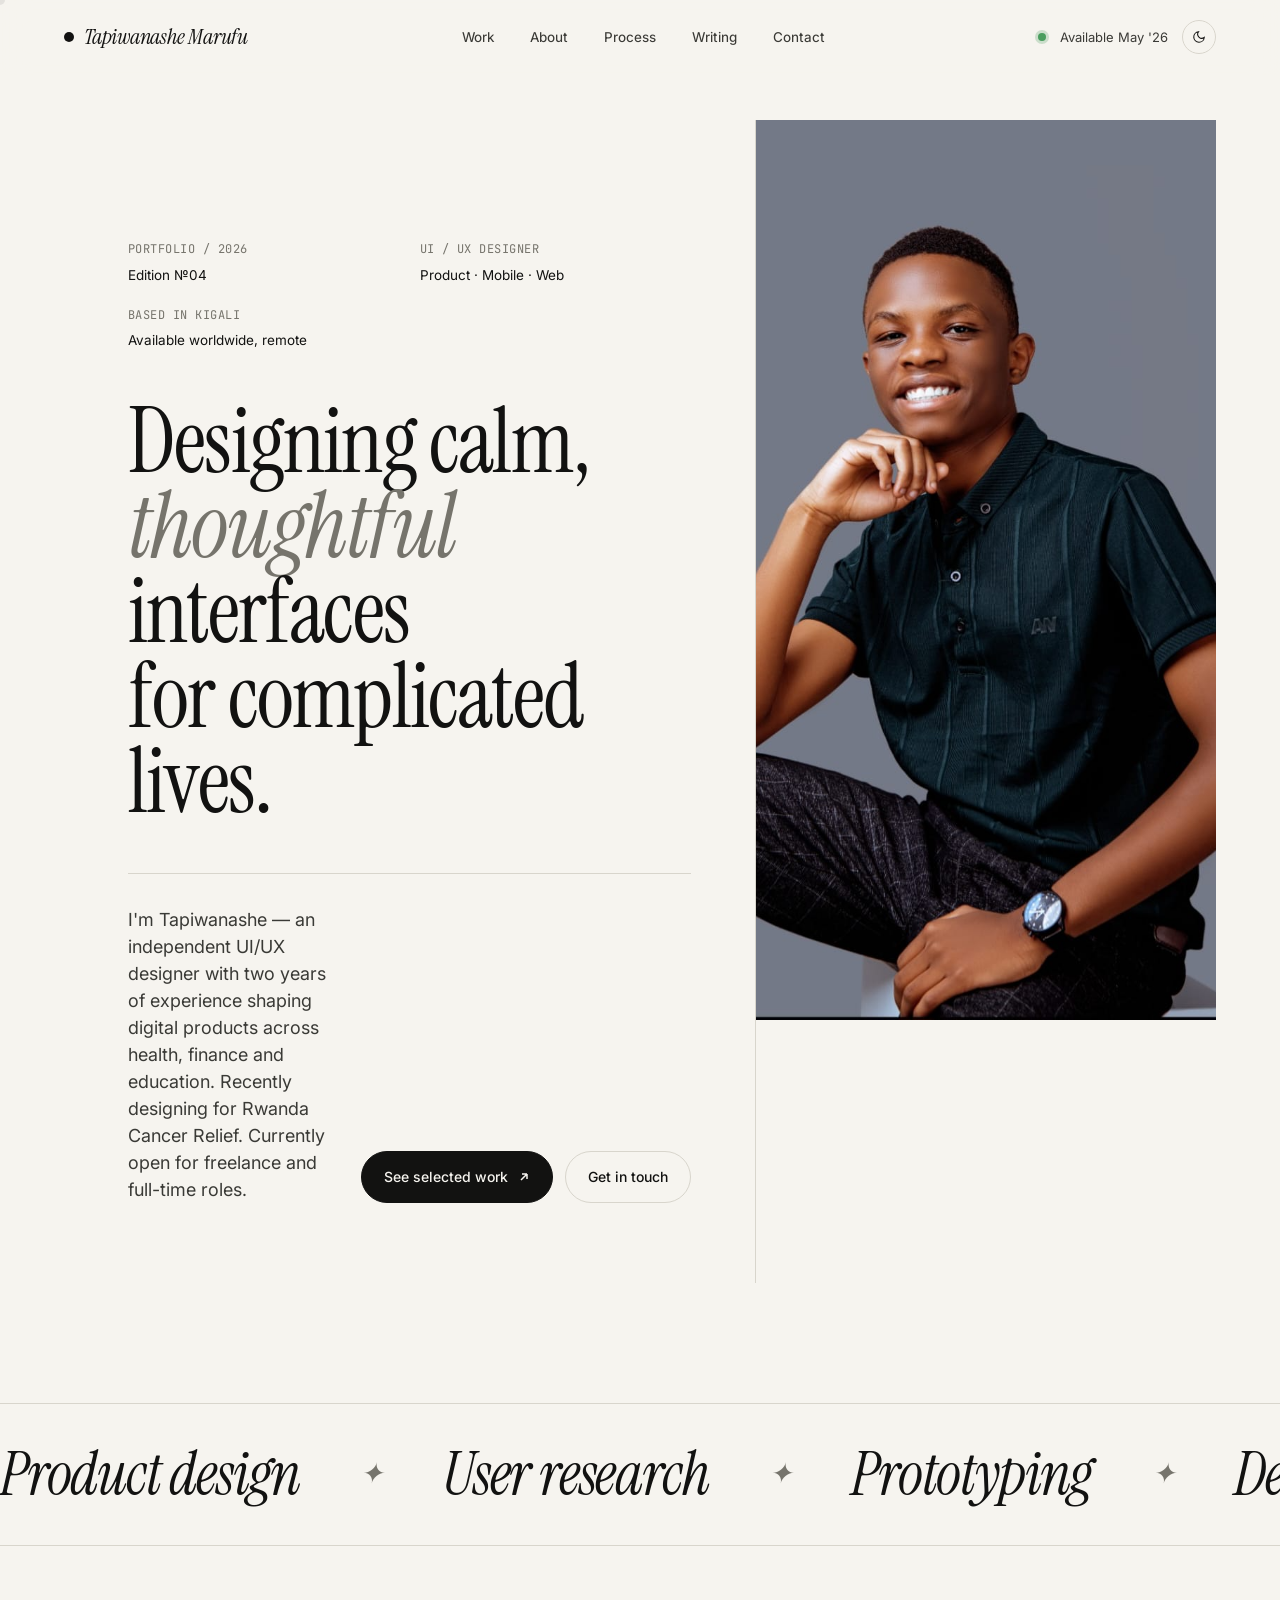
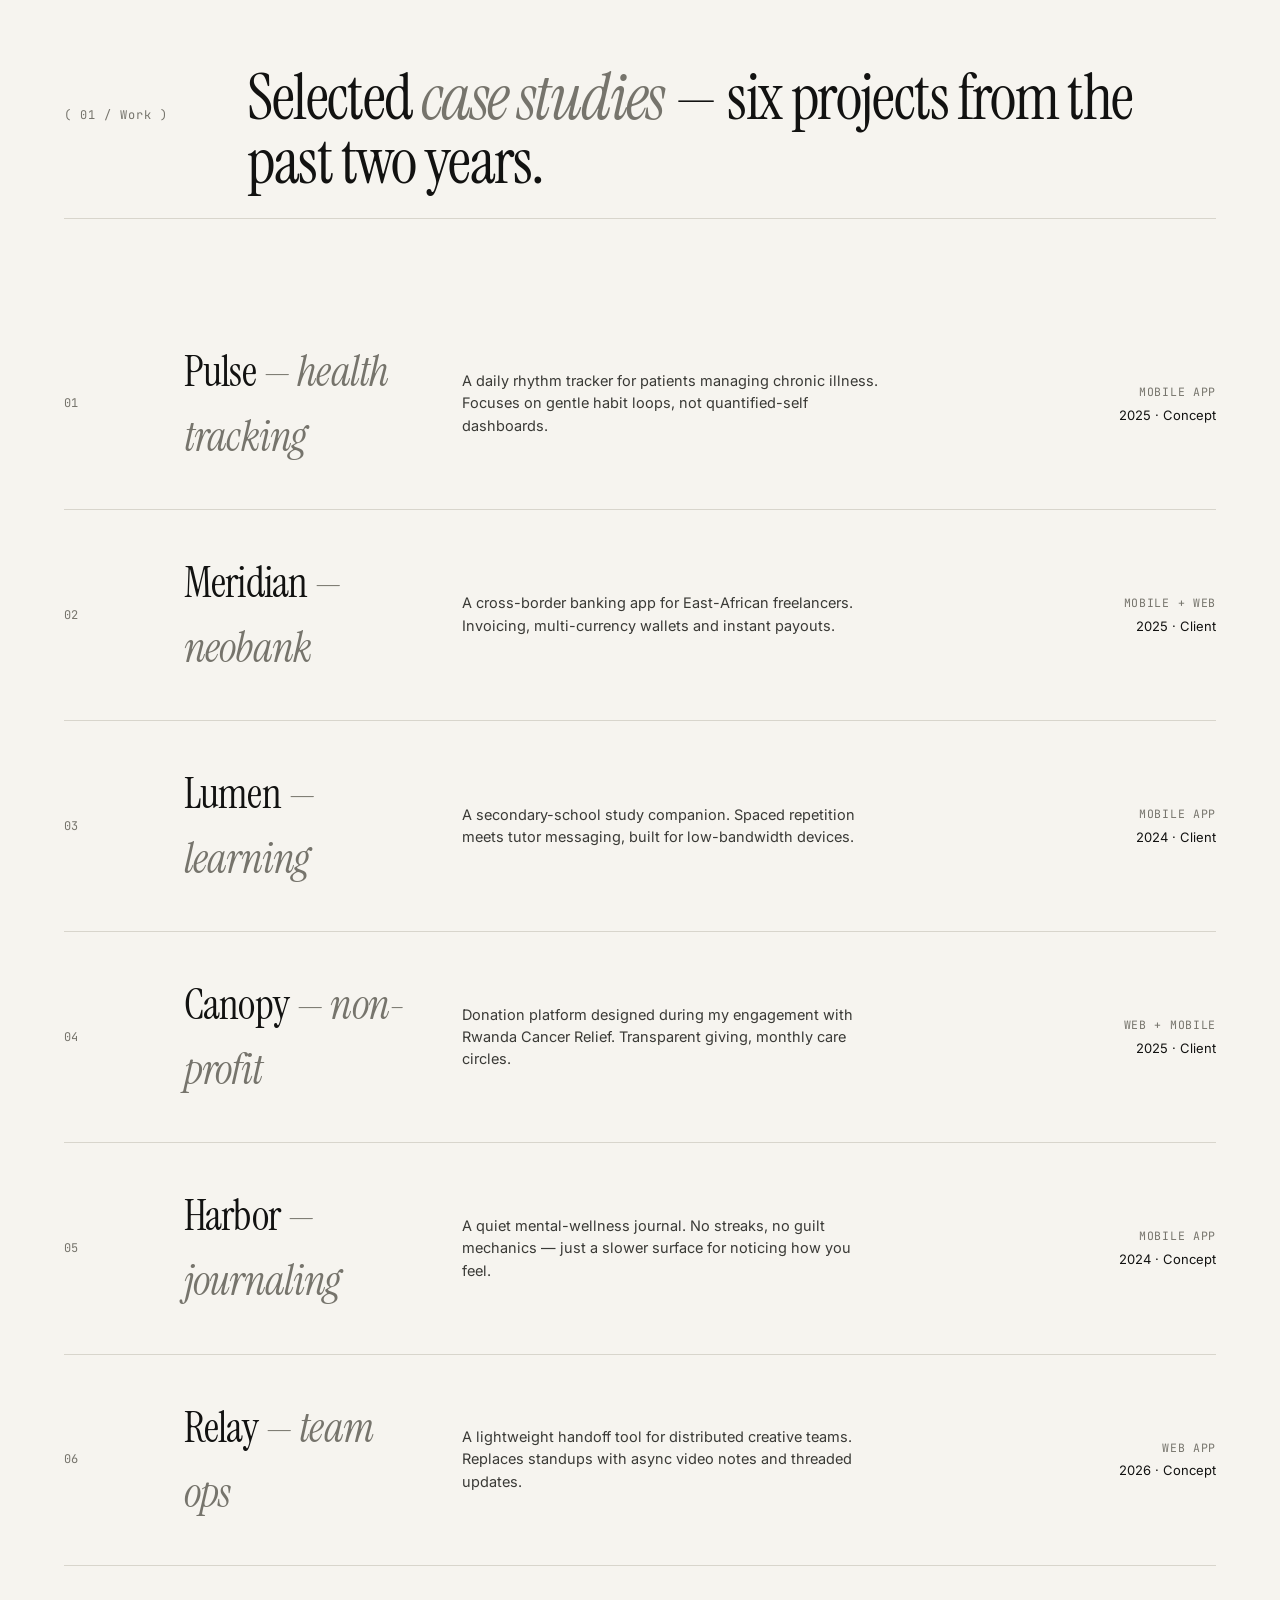
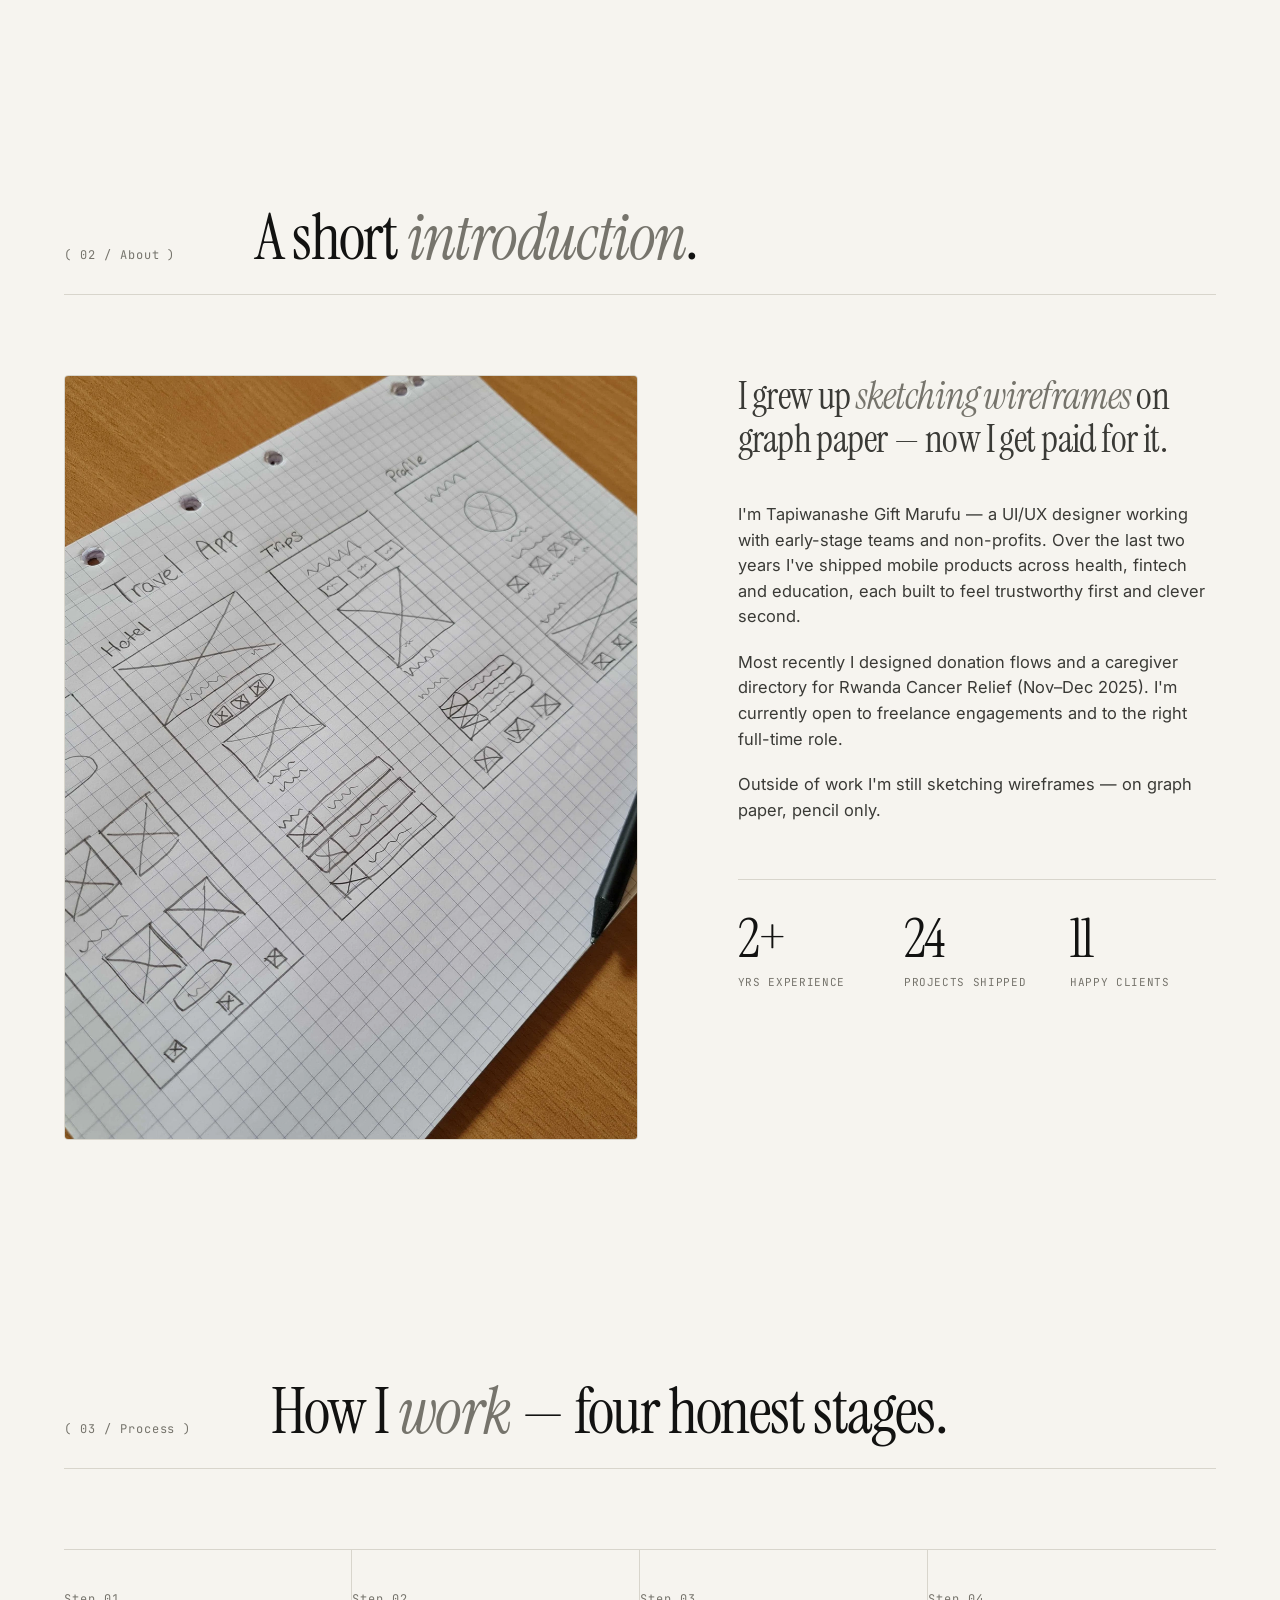
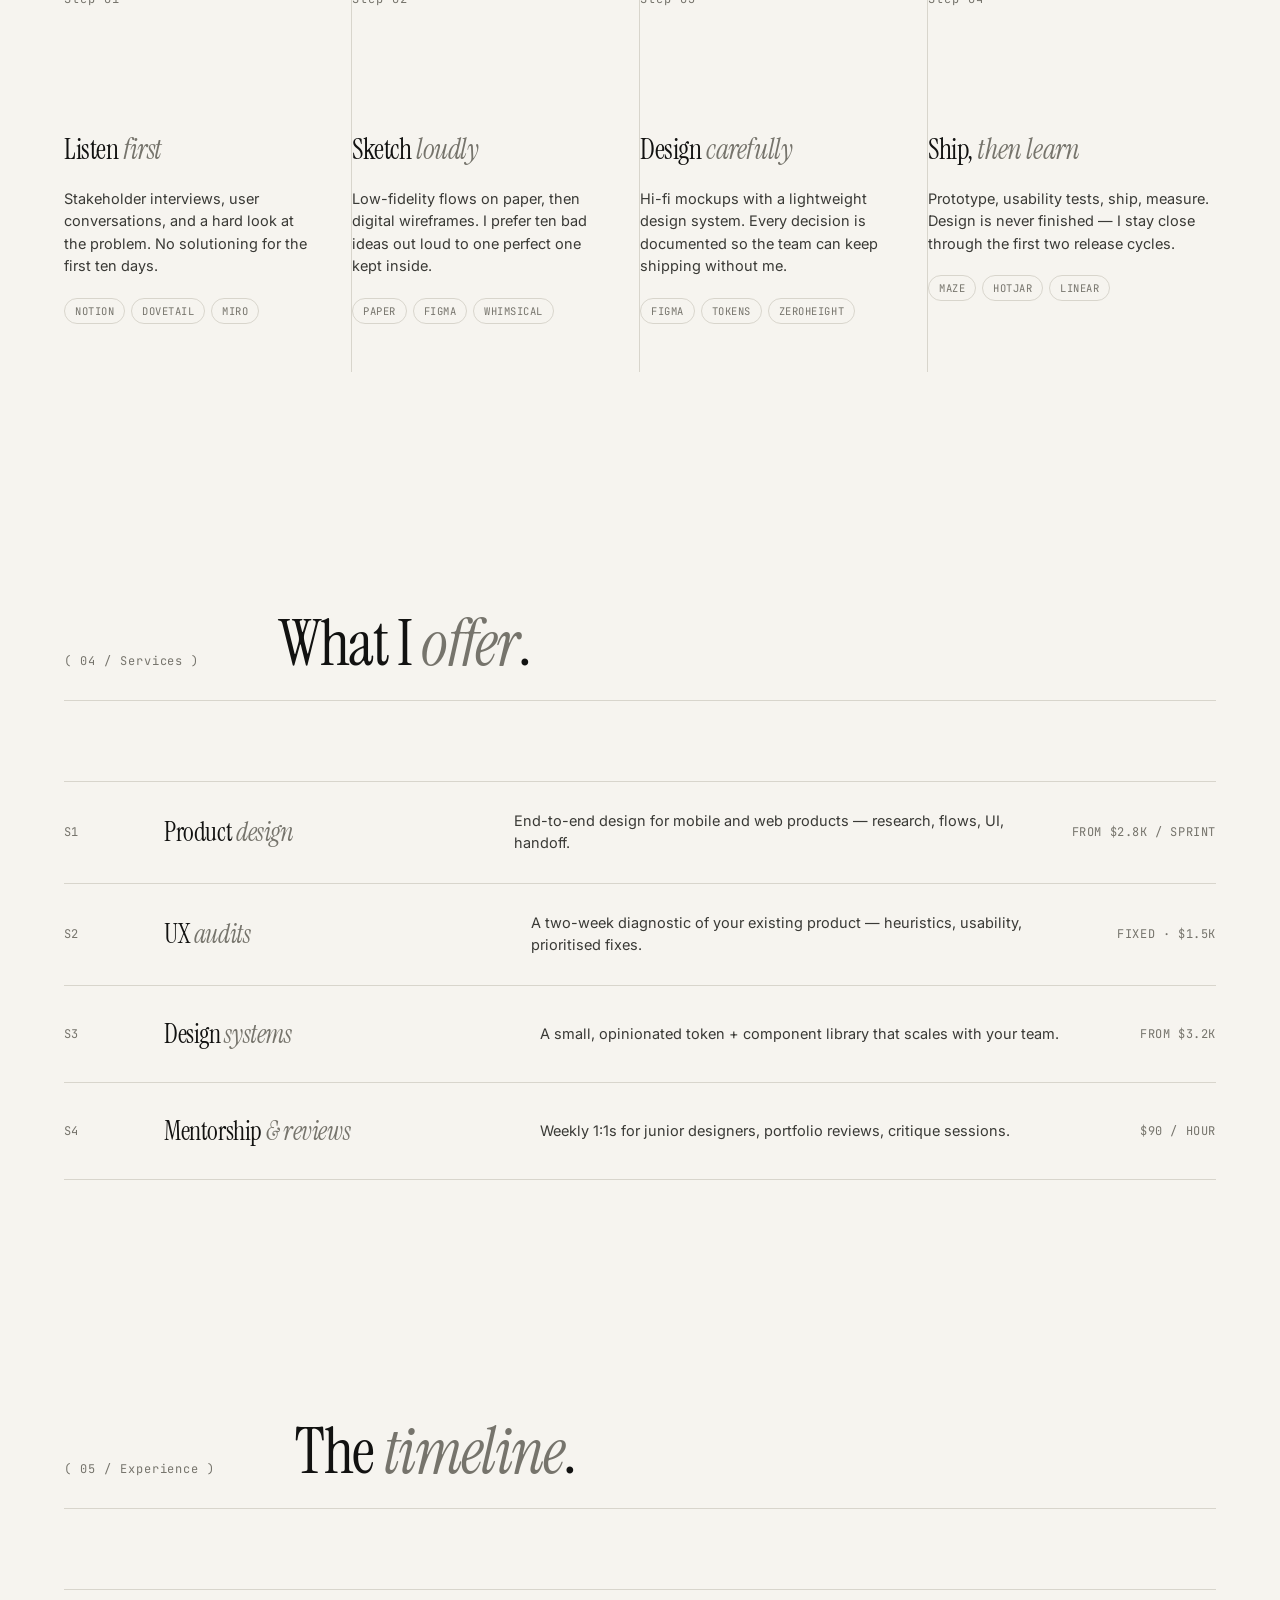
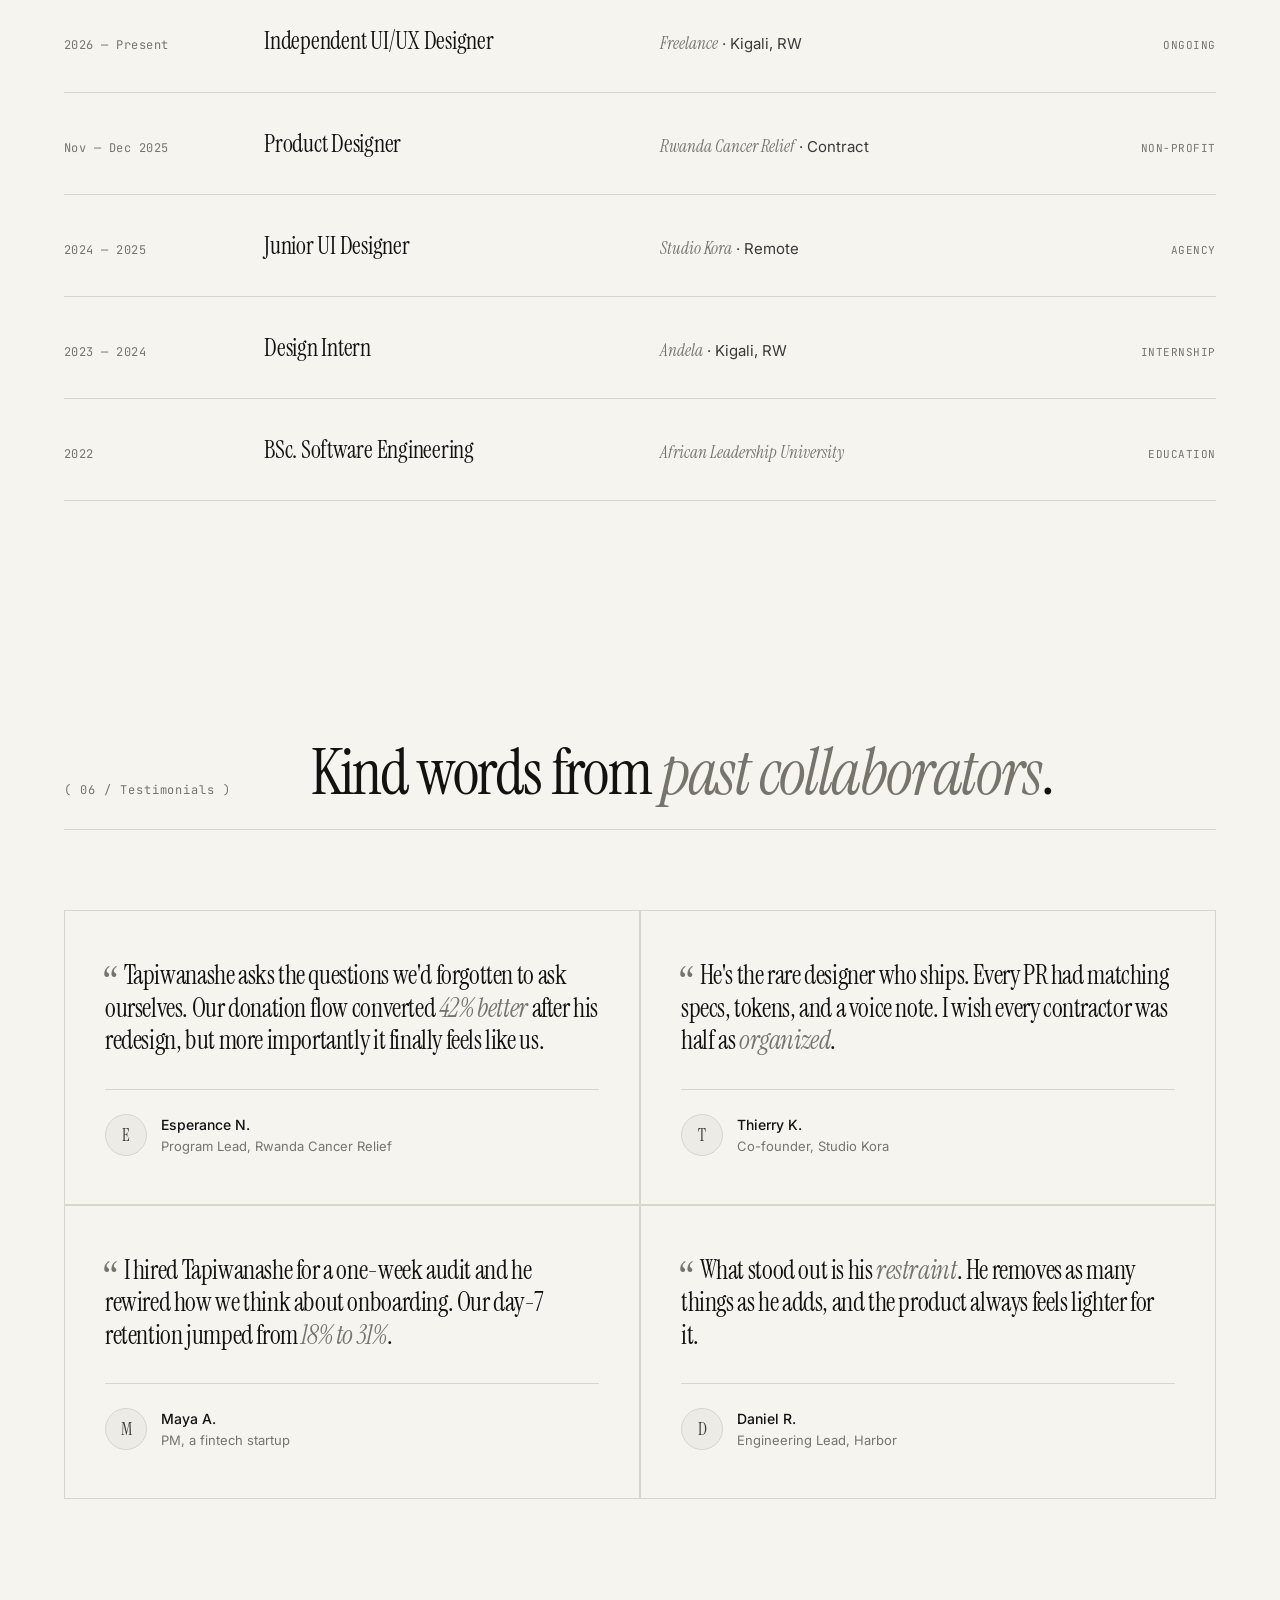
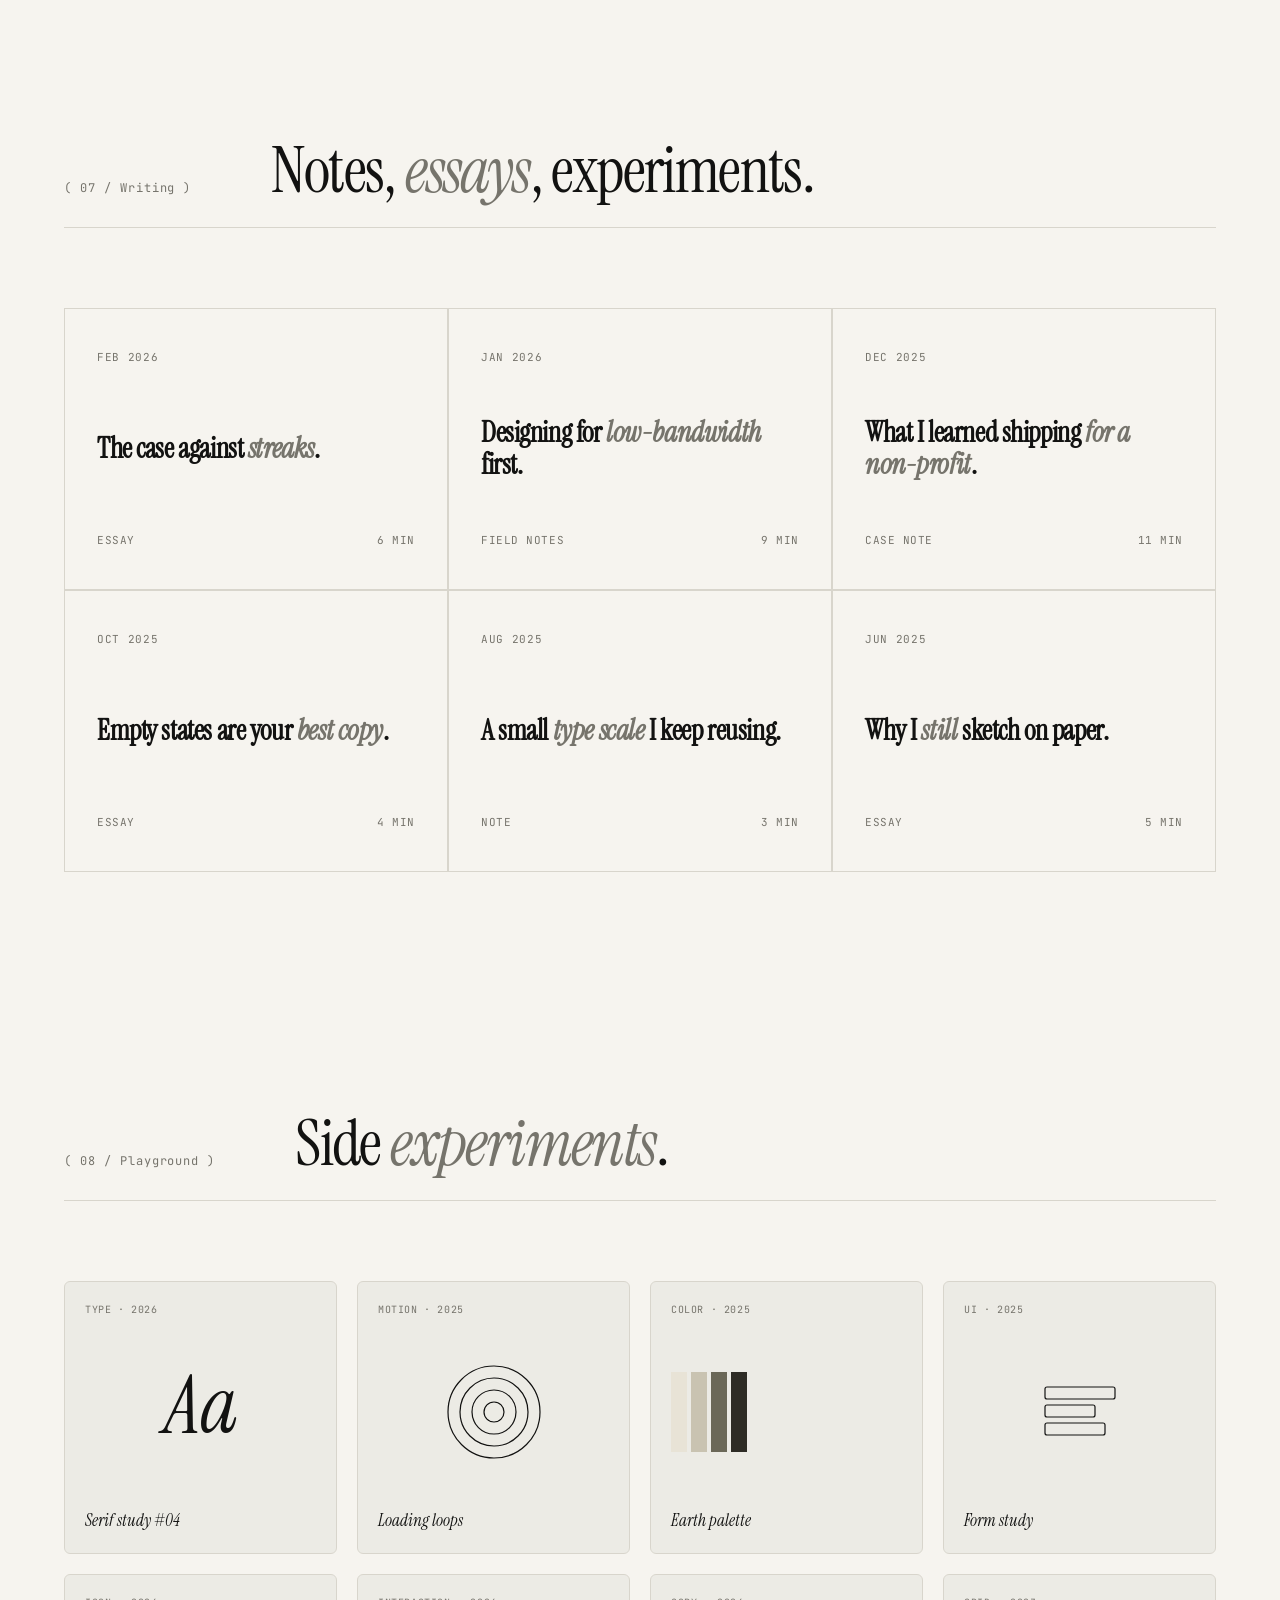
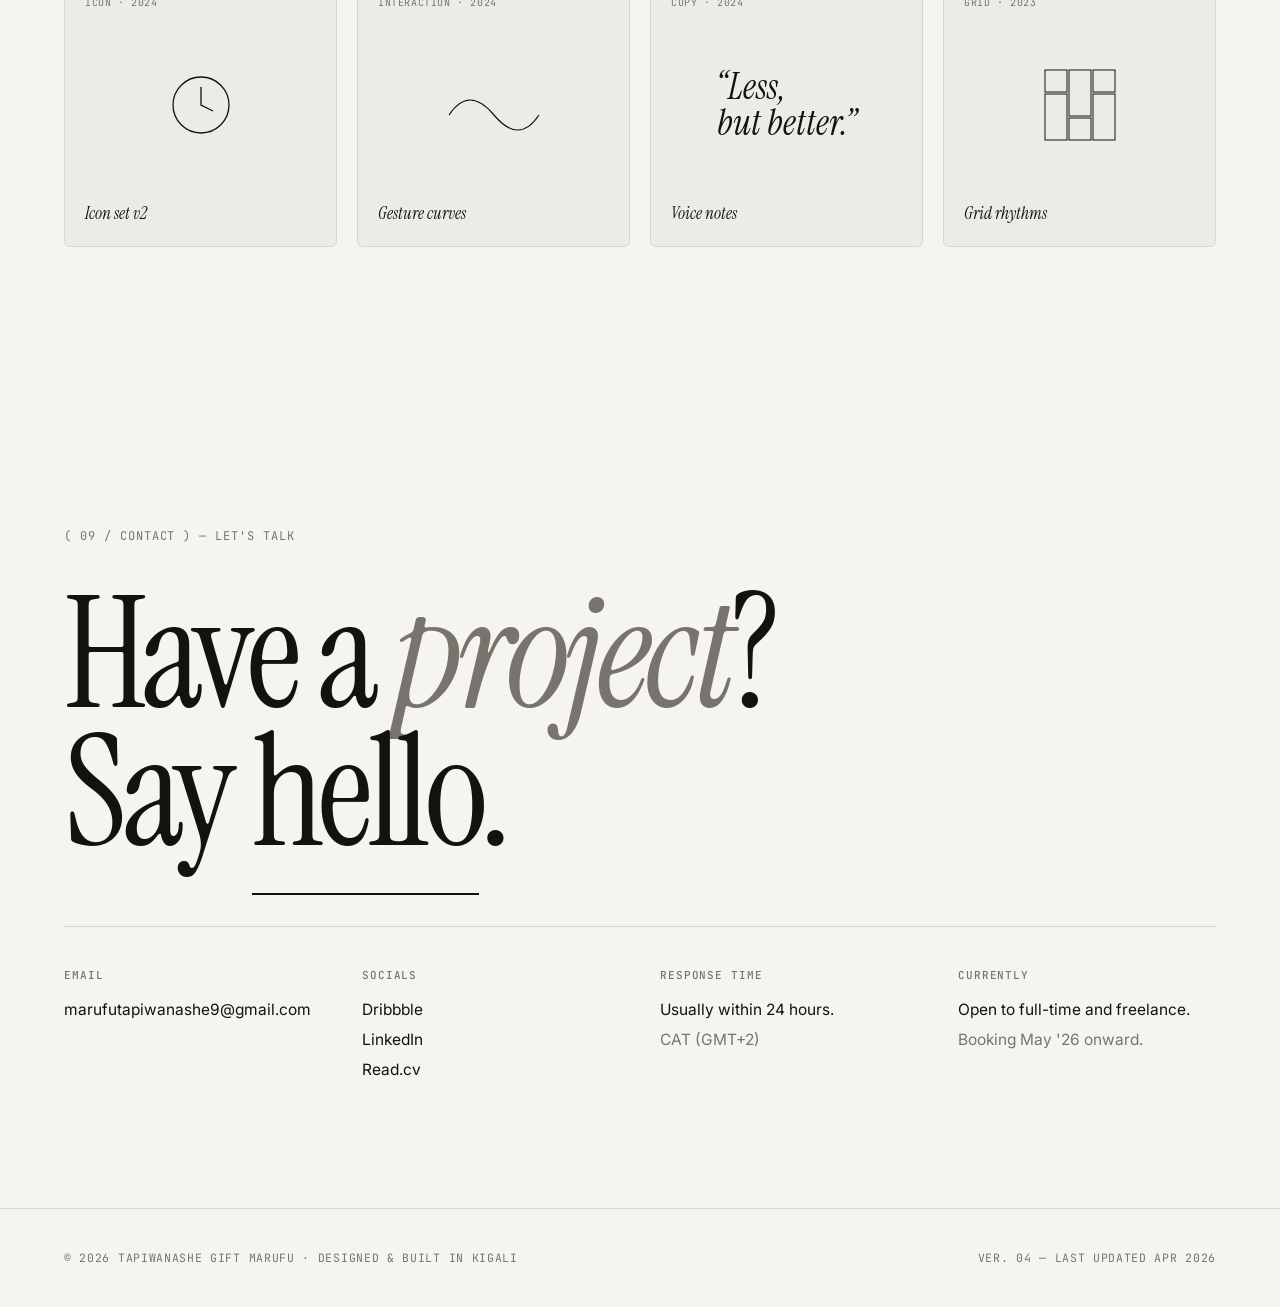
==== portfolio/index.html @ c7a2dbd0 "Fix mobile responsiveness: hero text fits above fold on small screens - Remove double-stacked sectio" ====
<!DOCTYPE html>
<html lang="en">
<head>
<meta charset="UTF-8" />
<meta name="viewport" content="width=device-width, initial-scale=1.0" />
<title>Tapiwanashe Gift Marufu — UI/UX Designer</title>
<link rel="preconnect" href="https://fonts.googleapis.com">
<link rel="preconnect" href="https://fonts.gstatic.com" crossorigin>
<link href="https://fonts.googleapis.com/css2?family=Instrument+Serif:ital@0;1&family=Inter:wght@300;400;500;600;700&family=JetBrains+Mono:wght@400;500&display=swap" rel="stylesheet">
<style>
  /* ===== TWEAK DEFAULTS (editable) ===== */
</style>
<script>
  const TWEAK_DEFAULTS = /*EDITMODE-BEGIN*/{
    "accent": "#121211",
    "theme": "light",
    "density": "comfortable",
    "displayFont": "Inter"
  }/*EDITMODE-END*/;
</script>
<style>
  :root {
    --bg: #f6f4ef;
    --bg-alt: #ecebe5;
    --ink: #121211;
    --ink-soft: #3a3a36;
    --ink-mute: #76746c;
    --ink-fade: #b8b5ac;
    --line: #d8d5cc;
    --line-soft: #e5e2da;
    --accent: #121211;
    --serif: 'Instrument Serif', 'Times New Roman', serif;
    --sans: 'Inter', -apple-system, system-ui, sans-serif;
    --mono: 'JetBrains Mono', ui-monospace, monospace;
    --pad-x: clamp(24px, 5vw, 96px);
    --max: 1440px;
  }
  [data-theme="dark"] {
    --bg: #0e0e0d;
    --bg-alt: #181816;
    --ink: #f2f0ea;
    --ink-soft: #c9c6bd;
    --ink-mute: #84817a;
    --ink-fade: #4a4843;
    --line: #282724;
    --line-soft: #1e1d1b;
  }
  * { box-sizing: border-box; margin: 0; padding: 0; }
  html { scroll-behavior: smooth; }
  body {
    font-family: var(--sans);
    background: var(--bg);
    color: var(--ink);
    font-size: 16px;
    line-height: 1.55;
    -webkit-font-smoothing: antialiased;
    overflow-x: hidden;
    transition: background 0.35s ease, color 0.35s ease;
  }
  a { color: inherit; text-decoration: none; }
  img { max-width: 100%; display: block; }
  ::selection { background: var(--ink); color: var(--bg); }

  /* ===== NAV ===== */
  .nav {
    position: fixed;
    top: 0; left: 0; right: 0;
    z-index: 100;
    padding: 20px var(--pad-x);
    display: flex;
    align-items: center;
    justify-content: space-between;
    backdrop-filter: blur(14px);
    -webkit-backdrop-filter: blur(14px);
    background: color-mix(in srgb, var(--bg) 78%, transparent);
    border-bottom: 1px solid transparent;
    transition: border-color 0.3s;
  }
  .nav.scrolled { border-bottom-color: var(--line); }
  .nav-logo {
    font-family: var(--serif);
    font-size: 22px;
    font-style: italic;
    letter-spacing: -0.01em;
    display: flex;
    align-items: center;
    gap: 10px;
  }
  .nav-logo::before {
    content: "";
    width: 10px; height: 10px;
    background: var(--ink);
    border-radius: 50%;
    display: inline-block;
  }
  .nav-links {
    display: flex;
    gap: 36px;
    list-style: none;
    font-size: 13.5px;
    font-weight: 450;
  }
  .nav-links a {
    color: var(--ink-soft);
    position: relative;
    transition: color 0.2s;
  }
  .nav-links a:hover { color: var(--ink); }
  .nav-links a::after {
    content: "";
    position: absolute;
    bottom: -4px; left: 0;
    height: 1px; width: 0;
    background: var(--ink);
    transition: width 0.25s ease;
  }
  .nav-links a:hover::after { width: 100%; }
  .nav-cta {
    display: flex;
    align-items: center;
    gap: 14px;
    font-size: 13px;
  }
  .status-dot {
    width: 8px; height: 8px;
    background: #4a9d5e;
    border-radius: 50%;
    box-shadow: 0 0 0 3px color-mix(in srgb, #4a9d5e 25%, transparent);
    animation: pulse 2.2s ease-in-out infinite;
  }
  @keyframes pulse {
    0%, 100% { opacity: 1; }
    50% { opacity: 0.55; }
  }
  .theme-toggle {
    width: 34px; height: 34px;
    border: 1px solid var(--line);
    background: transparent;
    border-radius: 50%;
    display: inline-flex;
    align-items: center;
    justify-content: center;
    cursor: pointer;
    color: var(--ink);
    transition: background 0.2s, transform 0.4s;
  }
  .theme-toggle:hover { background: var(--bg-alt); transform: rotate(30deg); }

  /* ===== HERO ===== */
  .hero {
    min-height: 100vh;
    display: grid;
    grid-template-columns: 1fr 460px;
    gap: 0;
    position: relative;
    max-width: var(--max);
    margin: 0 auto;
  }
  .hero-left {
    padding: 120px var(--pad-x) 80px;
    display: flex;
    flex-direction: column;
    justify-content: space-between;
    border-right: 1px solid var(--line);
  }
  .hero-right {
    position: sticky;
    top: 0;
    height: 100vh;
    overflow: hidden;
  }
  .hero-right img {
    width: 100%; height: 100%;
    object-fit: cover;
    object-position: center top;
    display: block;
  }
  @media (max-width: 1100px) { .hero { grid-template-columns: 1fr 360px; } }
  @media (max-width: 900px) { .hero { grid-template-columns: 1fr; min-height: auto; padding: 0; } .hero-right { display: none; } .hero-left { padding: 80px var(--pad-x) 48px; border-right: none; } }
  .hero-meta {
    display: grid;
    grid-template-columns: 1fr 1fr;
    gap: 20px;
    font-family: var(--mono);
    font-size: 12px;
    letter-spacing: 0.04em;
    text-transform: uppercase;
    color: var(--ink-mute);
    margin-bottom: 48px;
  }
  .hero-meta-item span { display: block; color: var(--ink); margin-top: 6px; text-transform: none; letter-spacing: 0; font-family: var(--sans); font-size: 13.5px; }
  .hero-title {
    font-family: var(--serif);
    font-size: clamp(52px, 7vw, 130px);
    line-height: 0.95;
    letter-spacing: -0.02em;
    font-weight: 400;
    max-width: 100%;
    font-kerning: none;
  }
  .hero-title em {
    font-style: italic;
    color: var(--ink-mute);
  }
  .hero-sub {
    display: grid;
    grid-template-columns: 1fr auto;
    gap: 24px;
    align-items: end;
    margin-top: 48px;
    padding-top: 32px;
    border-top: 1px solid var(--line);
  }
  .hero-portrait {
    display: none;
    width: 220px;
    aspect-ratio: 3/4;
    border-radius: 4px;
    overflow: hidden;
    border: 1px solid var(--line);
    align-self: end;
  }
  .hero-portrait img {
    width: 100%; height: 100%;
    object-fit: cover;
    object-position: center top;
  }
  @media (max-width: 900px) { .hero-portrait { display: none; } }
  .hero-desc {
    font-size: 18px;
    line-height: 1.5;
    max-width: 520px;
    color: var(--ink-soft);
  }
  .hero-cta {
    display: flex;
    gap: 12px;
  }
  .btn {
    display: inline-flex;
    align-items: center;
    gap: 10px;
    padding: 14px 22px;
    border-radius: 100px;
    font-size: 14px;
    font-weight: 500;
    border: 1px solid var(--ink);
    background: var(--ink);
    color: var(--bg);
    cursor: pointer;
    transition: all 0.25s;
  }
  .btn:hover {
    background: transparent;
    color: var(--ink);
  }
  .btn-ghost {
    background: transparent;
    color: var(--ink);
    border-color: var(--line);
  }
  .btn-ghost:hover {
    background: var(--ink);
    color: var(--bg);
    border-color: var(--ink);
  }
  .btn svg { transition: transform 0.25s; }
  .btn:hover svg { transform: translate(3px, -3px); }

  /* marquee */
  .marquee {
    overflow: hidden;
    padding: 24px 0;
    border-top: 1px solid var(--line);
    border-bottom: 1px solid var(--line);
    white-space: nowrap;
    font-family: var(--serif);
    font-style: italic;
    font-size: 60px;
    letter-spacing: -0.02em;
    color: var(--ink);
  }
  .marquee-track {
    display: inline-flex;
    gap: 60px;
    animation: scroll 38s linear infinite;
  }
  .marquee-track span { display: inline-flex; align-items: center; gap: 60px; }
  .marquee-track span::after {
    content: "✦";
    font-size: 28px;
    color: var(--ink-mute);
    display: inline-block;
  }
  @keyframes scroll {
    from { transform: translateX(0); }
    to { transform: translateX(-50%); }
  }

  /* ===== SECTIONS ===== */
  section {
    padding: 120px var(--pad-x);
    max-width: var(--max);
    margin: 0 auto;
    position: relative;
  }
  .sec-head {
    display: grid;
    grid-template-columns: auto 1fr;
    gap: 80px;
    align-items: baseline;
    margin-bottom: 80px;
    padding-bottom: 24px;
    border-bottom: 1px solid var(--line);
  }
  .sec-num {
    font-family: var(--mono);
    font-size: 12px;
    color: var(--ink-mute);
    letter-spacing: 0.08em;
  }
  .sec-title {
    font-family: var(--serif);
    font-size: clamp(40px, 5vw, 72px);
    line-height: 1;
    letter-spacing: -0.025em;
    font-weight: 400;
  }
  .sec-title em { font-style: italic; color: var(--ink-mute); }

  /* ===== WORK ===== */
  .work-grid {
    display: grid;
    grid-template-columns: 1fr;
    gap: 0;
  }
  .work-item {
    display: grid;
    grid-template-columns: 80px 1fr 2fr 1fr;
    gap: 40px;
    padding: 40px 0;
    border-bottom: 1px solid var(--line);
    align-items: center;
    cursor: pointer;
    transition: padding 0.3s ease;
    position: relative;
  }
  .work-item:hover { padding-left: 24px; }
  .work-item::before {
    content: "";
    position: absolute;
    inset: 0;
    background: var(--ink);
    transform: scaleY(0);
    transform-origin: bottom;
    transition: transform 0.4s cubic-bezier(0.22,1,0.36,1);
    z-index: -1;
  }
  .work-item:hover::before { transform: scaleY(1); transform-origin: top; }
  .work-item:hover, .work-item:hover * { color: var(--bg) !important; }
  .work-item:hover .work-thumb { filter: invert(0); }
  .work-num { font-family: var(--mono); font-size: 12px; color: var(--ink-mute); }
  .work-name {
    font-family: var(--serif);
    font-size: 42px;
    letter-spacing: -0.02em;
    font-weight: 400;
  }
  .work-name em { font-style: italic; color: var(--ink-mute); }
  .work-desc { font-size: 14.5px; color: var(--ink-soft); max-width: 420px; }
  .work-meta { font-family: var(--mono); font-size: 11.5px; text-transform: uppercase; color: var(--ink-mute); letter-spacing: 0.06em; text-align: right; }
  .work-meta span { display: block; margin-top: 4px; color: var(--ink); font-family: var(--sans); font-size: 13px; letter-spacing: 0; text-transform: none; }

  /* Work previews (fixed peek image on hover) */
  .work-peek {
    position: fixed;
    pointer-events: none;
    width: 480px;
    aspect-ratio: 16/10;
    border-radius: 6px;
    overflow: hidden;
    opacity: 0;
    transform: translate(-50%, -60%) scale(0.92);
    transition: opacity 0.3s, transform 0.35s cubic-bezier(0.22,1,0.36,1);
    z-index: 90;
    box-shadow: 0 40px 80px rgba(0,0,0,0.22), 0 0 0 1px rgba(0,0,0,0.06);
  }
  .work-peek.show { opacity: 1; transform: translate(-50%, -60%) scale(1); }

  /* ===== ABOUT ===== */
  .about {
    display: grid;
    grid-template-columns: 1.2fr 1fr;
    gap: 100px;
    align-items: start;
  }
  .about-portrait {
    aspect-ratio: 3/4;
    background: var(--bg-alt);
    border-radius: 4px;
    position: relative;
    overflow: hidden;
    border: 1px solid var(--line);
  }
  .about-portrait::before { display: none; }
  .about-portrait::after { display: none; }
  .about-text .lead {
    font-family: var(--serif);
    font-size: 38px;
    line-height: 1.15;
    letter-spacing: -0.015em;
    margin-bottom: 40px;
  }
  .about-text .lead em { font-style: italic; color: var(--ink-mute); }
  .about-text p {
    font-size: 16.5px;
    color: var(--ink-soft);
    margin-bottom: 20px;
    max-width: 500px;
  }
  .about-stats {
    margin-top: 56px;
    display: grid;
    grid-template-columns: repeat(3, 1fr);
    gap: 20px;
    padding-top: 32px;
    border-top: 1px solid var(--line);
  }
  .stat-num {
    font-family: var(--serif);
    font-size: 54px;
    letter-spacing: -0.03em;
    line-height: 1;
  }
  .stat-label {
    font-family: var(--mono);
    font-size: 11px;
    text-transform: uppercase;
    color: var(--ink-mute);
    letter-spacing: 0.06em;
    margin-top: 8px;
  }

  /* ===== PROCESS ===== */
  .process-grid {
    display: grid;
    grid-template-columns: repeat(4, 1fr);
    gap: 0;
    border-top: 1px solid var(--line);
  }
  .process-card {
    padding: 40px 32px 48px 0;
    border-right: 1px solid var(--line);
    position: relative;
  }
  .process-card:last-child { border-right: none; padding-right: 0; }
  .process-card:not(:last-child) { padding-right: 40px; }
  .process-card .step-num {
    font-family: var(--mono);
    font-size: 12px;
    color: var(--ink-mute);
    letter-spacing: 0.08em;
    margin-bottom: 120px;
    display: block;
  }
  .process-card h3 {
    font-family: var(--serif);
    font-size: 28px;
    font-weight: 400;
    letter-spacing: -0.015em;
    margin-bottom: 16px;
  }
  .process-card h3 em { font-style: italic; color: var(--ink-mute); }
  .process-card p {
    font-size: 14.5px;
    color: var(--ink-soft);
    line-height: 1.55;
  }
  .process-card .step-tools {
    display: flex;
    flex-wrap: wrap;
    gap: 6px;
    margin-top: 20px;
  }
  .tool-chip {
    font-family: var(--mono);
    font-size: 10.5px;
    padding: 4px 10px;
    border: 1px solid var(--line);
    border-radius: 100px;
    color: var(--ink-mute);
    text-transform: uppercase;
    letter-spacing: 0.05em;
  }

  /* ===== SERVICES ===== */
  .services-list {
    border-top: 1px solid var(--line);
  }
  .service-row {
    display: grid;
    grid-template-columns: 60px 1.2fr 2fr auto;
    gap: 40px;
    padding: 28px 0;
    border-bottom: 1px solid var(--line);
    align-items: center;
    font-size: 15px;
  }
  .service-row .srv-num { font-family: var(--mono); font-size: 12px; color: var(--ink-mute); }
  .service-row .srv-name { font-family: var(--serif); font-size: 26px; letter-spacing: -0.015em; }
  .service-row .srv-name em { font-style: italic; color: var(--ink-mute); }
  .service-row .srv-desc { color: var(--ink-soft); font-size: 14.5px; }
  .service-row .srv-price { font-family: var(--mono); font-size: 12px; color: var(--ink-mute); text-transform: uppercase; letter-spacing: 0.05em; }

  /* ===== EXPERIENCE ===== */
  .exp-list {
    border-top: 1px solid var(--line);
  }
  .exp-row {
    display: grid;
    grid-template-columns: 160px 1fr 1fr 160px;
    gap: 40px;
    padding: 32px 0;
    border-bottom: 1px solid var(--line);
    align-items: baseline;
  }
  .exp-year {
    font-family: var(--mono);
    font-size: 12px;
    color: var(--ink-mute);
    letter-spacing: 0.04em;
  }
  .exp-role {
    font-family: var(--serif);
    font-size: 24px;
    letter-spacing: -0.01em;
  }
  .exp-org { color: var(--ink-soft); font-size: 15px; }
  .exp-org em { color: var(--ink-mute); font-style: italic; font-family: var(--serif); font-size: 17px; }
  .exp-type {
    font-family: var(--mono);
    font-size: 11px;
    text-transform: uppercase;
    color: var(--ink-mute);
    letter-spacing: 0.05em;
    text-align: right;
  }

  /* ===== TESTIMONIALS ===== */
  .tst-grid {
    display: grid;
    grid-template-columns: repeat(2, 1fr);
    gap: 2px;
    background: var(--line);
    border: 1px solid var(--line);
  }
  .tst-card {
    background: var(--bg);
    padding: 48px 40px;
  }
  .tst-quote {
    font-family: var(--serif);
    font-size: 26px;
    line-height: 1.25;
    letter-spacing: -0.015em;
    margin-bottom: 32px;
    color: var(--ink);
  }
  .tst-quote::before { content: "“"; color: var(--ink-mute); font-size: 48px; line-height: 0; vertical-align: -20px; margin-right: 4px; }
  .tst-quote em { font-style: italic; color: var(--ink-mute); }
  .tst-meta {
    display: flex;
    align-items: center;
    gap: 14px;
    padding-top: 24px;
    border-top: 1px solid var(--line);
  }
  .tst-avatar {
    width: 42px; height: 42px;
    border-radius: 50%;
    background: var(--bg-alt);
    border: 1px solid var(--line);
    display: grid;
    place-items: center;
    font-family: var(--serif);
    font-size: 17px;
    color: var(--ink-soft);
  }
  .tst-name { font-size: 14px; font-weight: 500; }
  .tst-role { font-size: 13px; color: var(--ink-mute); }

  /* ===== WRITING ===== */
  .writing-grid {
    display: grid;
    grid-template-columns: repeat(3, 1fr);
    gap: 2px;
    background: var(--line);
    border: 1px solid var(--line);
  }
  .write-card {
    background: var(--bg);
    padding: 40px 32px;
    min-height: 280px;
    display: flex;
    flex-direction: column;
    justify-content: space-between;
    cursor: pointer;
    transition: background 0.25s;
  }
  .write-card:hover { background: var(--bg-alt); }
  .write-date {
    font-family: var(--mono);
    font-size: 11px;
    text-transform: uppercase;
    color: var(--ink-mute);
    letter-spacing: 0.06em;
  }
  .write-title {
    font-family: var(--serif);
    font-size: 28px;
    line-height: 1.15;
    letter-spacing: -0.015em;
    margin: 24px 0;
  }
  .write-title em { font-style: italic; color: var(--ink-mute); }
  .write-foot {
    display: flex;
    justify-content: space-between;
    font-family: var(--mono);
    font-size: 11px;
    text-transform: uppercase;
    color: var(--ink-mute);
    letter-spacing: 0.05em;
  }

  /* ===== PLAYGROUND ===== */
  .play-grid {
    display: grid;
    grid-template-columns: repeat(4, 1fr);
    gap: 20px;
  }
  .play-card {
    aspect-ratio: 1;
    background: var(--bg-alt);
    border: 1px solid var(--line);
    border-radius: 6px;
    display: flex;
    flex-direction: column;
    justify-content: space-between;
    padding: 20px;
    cursor: pointer;
    transition: transform 0.3s;
    position: relative;
    overflow: hidden;
  }
  .play-card:hover { transform: translateY(-4px); }
  .play-card .art {
    flex: 1;
    display: grid;
    place-items: center;
    margin: 8px 0;
  }
  .play-card .play-title { font-family: var(--serif); font-size: 17px; font-style: italic; }
  .play-card .play-tag { font-family: var(--mono); font-size: 10px; color: var(--ink-mute); text-transform: uppercase; letter-spacing: 0.06em; }

  /* ===== CONTACT ===== */
  .contact {
    padding: 160px var(--pad-x) 120px;
    text-align: left;
  }
  .contact-pre {
    font-family: var(--mono);
    font-size: 12px;
    letter-spacing: 0.08em;
    text-transform: uppercase;
    color: var(--ink-mute);
    margin-bottom: 40px;
  }
  .contact-title {
    font-family: var(--serif);
    font-size: clamp(72px, 12vw, 220px);
    line-height: 0.9;
    letter-spacing: -0.035em;
    font-weight: 400;
    margin-bottom: 64px;
  }
  .contact-title em { font-style: italic; color: var(--ink-mute); }
  .contact-title a { border-bottom: 2px solid currentColor; }
  .contact-grid {
    display: grid;
    grid-template-columns: repeat(4, 1fr);
    gap: 40px;
    padding-top: 40px;
    border-top: 1px solid var(--line);
  }
  .contact-grid h4 { font-family: var(--mono); font-size: 11px; text-transform: uppercase; color: var(--ink-mute); letter-spacing: 0.08em; margin-bottom: 14px; font-weight: 500; }
  .contact-grid a, .contact-grid p { display: block; font-size: 15.5px; margin-bottom: 6px; color: var(--ink); }
  .contact-grid a:hover { color: var(--ink-mute); }

  /* ===== FOOTER ===== */
  footer {
    padding: 40px var(--pad-x);
    border-top: 1px solid var(--line);
    display: flex;
    justify-content: space-between;
    font-family: var(--mono);
    font-size: 11.5px;
    text-transform: uppercase;
    color: var(--ink-mute);
    letter-spacing: 0.06em;
    max-width: var(--max);
    margin: 0 auto;
  }

  /* ===== REVEAL ANIMATION ===== */
  .reveal {
    opacity: 0;
    transform: translateY(24px);
    transition: opacity 0.8s cubic-bezier(0.22,1,0.36,1), transform 0.8s cubic-bezier(0.22,1,0.36,1);
  }
  .reveal.in { opacity: 1; transform: none; }

  /* ===== CURSOR ===== */
  .cursor {
    position: fixed;
    width: 10px; height: 10px;
    background: var(--ink);
    border-radius: 50%;
    pointer-events: none;
    z-index: 9999;
    mix-blend-mode: difference;
    transform: translate(-50%, -50%);
    transition: width 0.2s, height 0.2s;
  }
  .cursor.big { width: 50px; height: 50px; }
  @media (max-width: 900px) { .cursor { display: none; } }

  /* ===== TWEAKS PANEL ===== */
  .tweaks {
    position: fixed;
    bottom: 24px;
    right: 24px;
    width: 280px;
    background: var(--bg);
    border: 1px solid var(--line);
    border-radius: 14px;
    padding: 20px;
    font-size: 13px;
    box-shadow: 0 20px 50px rgba(0,0,0,0.12);
    z-index: 200;
    display: none;
    font-family: var(--sans);
  }
  .tweaks.show { display: block; }
  .tweaks h5 { font-family: var(--mono); font-size: 11px; text-transform: uppercase; color: var(--ink-mute); letter-spacing: 0.06em; margin-bottom: 12px; display: flex; justify-content: space-between; }
  .tweak-row { margin-bottom: 16px; }
  .tweak-row label { display: block; font-size: 11px; color: var(--ink-mute); text-transform: uppercase; letter-spacing: 0.05em; margin-bottom: 6px; font-family: var(--mono); }
  .tweak-opts { display: flex; gap: 6px; flex-wrap: wrap; }
  .tweak-opt {
    padding: 6px 12px;
    font-size: 12px;
    border: 1px solid var(--line);
    background: transparent;
    color: var(--ink);
    border-radius: 100px;
    cursor: pointer;
    font-family: var(--sans);
  }
  .tweak-opt.active { background: var(--ink); color: var(--bg); border-color: var(--ink); }
  .tweak-swatches { display: flex; gap: 8px; }
  .swatch {
    width: 26px; height: 26px;
    border-radius: 50%;
    cursor: pointer;
    border: 2px solid transparent;
    transition: transform 0.2s;
  }
  .swatch:hover { transform: scale(1.1); }
  .swatch.active { border-color: var(--ink); }

  @media (max-width: 480px) {
    .hero-title { font-size: clamp(34px, 9vw, 44px); }
    .hero-desc { font-size: 15px; }
    .hero-cta { flex-direction: column; }
    .btn { justify-content: center; }
    .nav { padding: 14px var(--pad-x); }
    .contact-grid { grid-template-columns: 1fr; }
    .process-grid, .writing-grid, .play-grid { grid-template-columns: 1fr; }
    .sec-head { grid-template-columns: 1fr; gap: 12px; }
  }

  @media (max-width: 900px) {
    .nav-links { display: none; }
    .hero-meta { grid-template-columns: 1fr; gap: 12px; margin-bottom: 28px; }
    .hero-sub { grid-template-columns: 1fr; margin-top: 28px; padding-top: 20px; }
    .work-item { grid-template-columns: 40px 1fr; gap: 16px; }
    .work-meta, .work-desc { display: none; }
    .about { grid-template-columns: 1fr; gap: 48px; }
    .process-grid, .writing-grid, .play-grid { grid-template-columns: 1fr 1fr; }
    .process-card { border-right: none; border-bottom: 1px solid var(--line); }
    .tst-grid { grid-template-columns: 1fr; }
    .exp-row { grid-template-columns: 1fr; gap: 8px; }
    .exp-type { text-align: left; }
    .contact-grid { grid-template-columns: 1fr 1fr; }
    .service-row { grid-template-columns: 40px 1fr; gap: 12px; }
    .service-row .srv-desc, .service-row .srv-price { display: none; }
    .tweaks { display: none !important; }
  }
</style>
</head>
<body data-theme="light">

<div class="cursor" id="cursor"></div>

<!-- NAV -->
<nav class="nav" id="nav">
  <a href="#top" class="nav-logo">Tapiwanashe Marufu</a>
  <ul class="nav-links">
    <li><a href="#work">Work</a></li>
    <li><a href="#about">About</a></li>
    <li><a href="#process">Process</a></li>
    <li><a href="#writing">Writing</a></li>
    <li><a href="#contact">Contact</a></li>
  </ul>
  <div class="nav-cta">
    <span class="status-dot" title="Open to work"></span>
    <span style="color: var(--ink-soft);">Available May '26</span>
    <button class="theme-toggle" id="themeToggle" aria-label="Toggle theme">
      <svg width="14" height="14" viewBox="0 0 24 24" fill="none" stroke="currentColor" stroke-width="1.8"><path d="M21 12.79A9 9 0 1 1 11.21 3 7 7 0 0 0 21 12.79z"/></svg>
    </button>
  </div>
</nav>

<!-- HERO -->
<section id="top" class="hero">
  <div class="hero-left">
    <div class="hero-meta reveal">
      <div class="hero-meta-item">Portfolio / 2026<span>Edition №04</span></div>
      <div class="hero-meta-item">UI / UX Designer<span>Product · Mobile · Web</span></div>
      <div class="hero-meta-item">Based in Kigali<span>Available worldwide, remote</span></div>
    </div>

    <h1 class="hero-title reveal">
      Designing calm,<br>
      <em>thoughtful</em> interfaces<br>
      for complicated lives.
    </h1>

    <div class="hero-sub reveal">
      <p class="hero-desc">
        I'm Tapiwanashe — an independent UI/UX designer with two years of experience shaping digital products across health, finance and education. Recently designing for Rwanda Cancer Relief. Currently open for freelance and full-time roles.
      </p>
      <div class="hero-cta">
        <a href="#work" class="btn">
          See selected work
          <svg width="12" height="12" viewBox="0 0 12 12" fill="none" stroke="currentColor" stroke-width="1.5"><path d="M3 9L9 3M9 3H4M9 3V8"/></svg>
        </a>
        <a href="#contact" class="btn btn-ghost">Get in touch</a>
      </div>
    </div>
  </div>

  <div class="hero-right">
    <img src="assets/portrait.png" alt="Tapiwanashe Gift Marufu">
  </div>
</section>

<!-- MARQUEE -->
<div class="marquee">
  <div class="marquee-track">
    <span>Product design</span><span>User research</span><span>Prototyping</span><span>Design systems</span><span>Mobile-first</span><span>Accessibility</span>
    <span>Product design</span><span>User research</span><span>Prototyping</span><span>Design systems</span><span>Mobile-first</span><span>Accessibility</span>
  </div>
</div>

<!-- WORK -->
<section id="work">
  <div class="sec-head reveal">
    <span class="sec-num">( 01 / Work )</span>
    <h2 class="sec-title">Selected <em>case studies</em> — six projects from the past two years.</h2>
  </div>

  <div class="work-grid">
    <a class="work-item reveal" href="case/pulse.html" data-peek="assets/peek-pulse.png?v=1776683668541">
      <span class="work-num">01</span>
      <div>
        <div class="work-name">Pulse <em>— health tracking</em></div>
      </div>
      <p class="work-desc">A daily rhythm tracker for patients managing chronic illness. Focuses on gentle habit loops, not quantified-self dashboards.</p>
      <div class="work-meta">Mobile App<span>2025 · Concept</span></div>
    </a>

    <a class="work-item reveal" href="case/meridian.html" data-peek="assets/peek-meridian.png?v=1776683668541">
      <span class="work-num">02</span>
      <div>
        <div class="work-name">Meridian <em>— neobank</em></div>
      </div>
      <p class="work-desc">A cross-border banking app for East-African freelancers. Invoicing, multi-currency wallets and instant payouts.</p>
      <div class="work-meta">Mobile + Web<span>2025 · Client</span></div>
    </a>

    <a class="work-item reveal" href="case/lumen.html" data-peek="assets/peek-lumen.png?v=1776683668541">
      <span class="work-num">03</span>
      <div>
        <div class="work-name">Lumen <em>— learning</em></div>
      </div>
      <p class="work-desc">A secondary-school study companion. Spaced repetition meets tutor messaging, built for low-bandwidth devices.</p>
      <div class="work-meta">Mobile App<span>2024 · Client</span></div>
    </a>

    <a class="work-item reveal" href="case/canopy.html" data-peek="assets/peek-canopy.png?v=1776683668541">
      <span class="work-num">04</span>
      <div>
        <div class="work-name">Canopy <em>— non-profit</em></div>
      </div>
      <p class="work-desc">Donation platform designed during my engagement with Rwanda Cancer Relief. Transparent giving, monthly care circles.</p>
      <div class="work-meta">Web + Mobile<span>2025 · Client</span></div>
    </a>

    <a class="work-item reveal" href="case/harbor.html" data-peek="assets/peek-harbor.png?v=1776683668541">
      <span class="work-num">05</span>
      <div>
        <div class="work-name">Harbor <em>— journaling</em></div>
      </div>
      <p class="work-desc">A quiet mental-wellness journal. No streaks, no guilt mechanics — just a slower surface for noticing how you feel.</p>
      <div class="work-meta">Mobile App<span>2024 · Concept</span></div>
    </a>

    <a class="work-item reveal" href="case/relay.html" data-peek="assets/peek-relay.png?v=1776683668541">
      <span class="work-num">06</span>
      <div>
        <div class="work-name">Relay <em>— team ops</em></div>
      </div>
      <p class="work-desc">A lightweight handoff tool for distributed creative teams. Replaces standups with async video notes and threaded updates.</p>
      <div class="work-meta">Web App<span>2026 · Concept</span></div>
    </a>
  </div>
</section>

<!-- ABOUT -->
<section id="about">
  <div class="sec-head reveal">
    <span class="sec-num">( 02 / About )</span>
    <h2 class="sec-title">A short <em>introduction</em>.</h2>
  </div>

  <div class="about">
    <div class="about-portrait reveal" style="padding:0;overflow:hidden;"><img src="assets/sketch.png" alt="Hand-drawn wireframe sketches on graph paper" style="width:100%;height:100%;object-fit:cover;object-position:center top;"></div>
    <div class="about-text reveal">
      <p class="lead">I grew up <em>sketching wireframes</em> on graph paper — now I get paid for it.</p>
      <p>I'm Tapiwanashe Gift Marufu — a UI/UX designer working with early-stage teams and non-profits. Over the last two years I've shipped mobile products across health, fintech and education, each built to feel trustworthy first and clever second.</p>
      <p>Most recently I designed donation flows and a caregiver directory for Rwanda Cancer Relief (Nov–Dec 2025). I'm currently open to freelance engagements and to the right full-time role.</p>
      <p>Outside of work I'm still sketching wireframes — on graph paper, pencil only.</p>
      <div class="about-stats">
        <div><div class="stat-num">2+</div><div class="stat-label">Yrs experience</div></div>
        <div><div class="stat-num">24</div><div class="stat-label">Projects shipped</div></div>
        <div><div class="stat-num">11</div><div class="stat-label">Happy clients</div></div>
      </div>
    </div>
  </div>
</section>

<!-- PROCESS -->
<section id="process">
  <div class="sec-head reveal">
    <span class="sec-num">( 03 / Process )</span>
    <h2 class="sec-title">How I <em>work</em> — four honest stages.</h2>
  </div>

  <div class="process-grid">
    <div class="process-card reveal">
      <span class="step-num">Step 01</span>
      <h3>Listen <em>first</em></h3>
      <p>Stakeholder interviews, user conversations, and a hard look at the problem. No solutioning for the first ten days.</p>
      <div class="step-tools">
        <span class="tool-chip">Notion</span><span class="tool-chip">Dovetail</span><span class="tool-chip">Miro</span>
      </div>
    </div>
    <div class="process-card reveal">
      <span class="step-num">Step 02</span>
      <h3>Sketch <em>loudly</em></h3>
      <p>Low-fidelity flows on paper, then digital wireframes. I prefer ten bad ideas out loud to one perfect one kept inside.</p>
      <div class="step-tools">
        <span class="tool-chip">Paper</span><span class="tool-chip">Figma</span><span class="tool-chip">Whimsical</span>
      </div>
    </div>
    <div class="process-card reveal">
      <span class="step-num">Step 03</span>
      <h3>Design <em>carefully</em></h3>
      <p>Hi-fi mockups with a lightweight design system. Every decision is documented so the team can keep shipping without me.</p>
      <div class="step-tools">
        <span class="tool-chip">Figma</span><span class="tool-chip">Tokens</span><span class="tool-chip">Zeroheight</span>
      </div>
    </div>
    <div class="process-card reveal">
      <span class="step-num">Step 04</span>
      <h3>Ship, <em>then learn</em></h3>
      <p>Prototype, usability tests, ship, measure. Design is never finished — I stay close through the first two release cycles.</p>
      <div class="step-tools">
        <span class="tool-chip">Maze</span><span class="tool-chip">Hotjar</span><span class="tool-chip">Linear</span>
      </div>
    </div>
  </div>
</section>

<!-- SERVICES -->
<section id="services">
  <div class="sec-head reveal">
    <span class="sec-num">( 04 / Services )</span>
    <h2 class="sec-title">What I <em>offer</em>.</h2>
  </div>

  <div class="services-list">
    <div class="service-row reveal">
      <span class="srv-num">S1</span>
      <div class="srv-name">Product <em>design</em></div>
      <div class="srv-desc">End-to-end design for mobile and web products — research, flows, UI, handoff.</div>
      <span class="srv-price">From $2.8K / sprint</span>
    </div>
    <div class="service-row reveal">
      <span class="srv-num">S2</span>
      <div class="srv-name">UX <em>audits</em></div>
      <div class="srv-desc">A two-week diagnostic of your existing product — heuristics, usability, prioritised fixes.</div>
      <span class="srv-price">Fixed · $1.5K</span>
    </div>
    <div class="service-row reveal">
      <span class="srv-num">S3</span>
      <div class="srv-name">Design <em>systems</em></div>
      <div class="srv-desc">A small, opinionated token + component library that scales with your team.</div>
      <span class="srv-price">From $3.2K</span>
    </div>
    <div class="service-row reveal">
      <span class="srv-num">S4</span>
      <div class="srv-name">Mentorship <em>& reviews</em></div>
      <div class="srv-desc">Weekly 1:1s for junior designers, portfolio reviews, critique sessions.</div>
      <span class="srv-price">$90 / hour</span>
    </div>
  </div>
</section>

<!-- EXPERIENCE -->
<section id="experience">
  <div class="sec-head reveal">
    <span class="sec-num">( 05 / Experience )</span>
    <h2 class="sec-title">The <em>timeline</em>.</h2>
  </div>

  <div class="exp-list">
    <div class="exp-row reveal">
      <span class="exp-year">2026 — Present</span>
      <span class="exp-role">Independent UI/UX Designer</span>
      <span class="exp-org"><em>Freelance</em> · Kigali, RW</span>
      <span class="exp-type">Ongoing</span>
    </div>
    <div class="exp-row reveal">
      <span class="exp-year">Nov — Dec 2025</span>
      <span class="exp-role">Product Designer</span>
      <span class="exp-org"><em>Rwanda Cancer Relief</em> · Contract</span>
      <span class="exp-type">Non-profit</span>
    </div>
    <div class="exp-row reveal">
      <span class="exp-year">2024 — 2025</span>
      <span class="exp-role">Junior UI Designer</span>
      <span class="exp-org"><em>Studio Kora</em> · Remote</span>
      <span class="exp-type">Agency</span>
    </div>
    <div class="exp-row reveal">
      <span class="exp-year">2023 — 2024</span>
      <span class="exp-role">Design Intern</span>
      <span class="exp-org"><em>Andela</em> · Kigali, RW</span>
      <span class="exp-type">Internship</span>
    </div>
    <div class="exp-row reveal">
      <span class="exp-year">2022</span>
      <span class="exp-role">BSc. Software Engineering</span>
      <span class="exp-org"><em>African Leadership University</em></span>
      <span class="exp-type">Education</span>
    </div>
  </div>
</section>

<!-- TESTIMONIALS -->
<section id="testimonials">
  <div class="sec-head reveal">
    <span class="sec-num">( 06 / Testimonials )</span>
    <h2 class="sec-title">Kind words from <em>past collaborators</em>.</h2>
  </div>

  <div class="tst-grid">
    <div class="tst-card reveal">
      <p class="tst-quote">Tapiwanashe asks the questions we'd forgotten to ask ourselves. Our donation flow converted <em>42% better</em> after his redesign, but more importantly it finally feels like us.</p>
      <div class="tst-meta">
        <div class="tst-avatar">E</div>
        <div>
          <div class="tst-name">Esperance N.</div>
          <div class="tst-role">Program Lead, Rwanda Cancer Relief</div>
        </div>
      </div>
    </div>
    <div class="tst-card reveal">
      <p class="tst-quote">He's the rare designer who ships. Every PR had matching specs, tokens, and a voice note. I wish every contractor was half as <em>organized</em>.</p>
      <div class="tst-meta">
        <div class="tst-avatar">T</div>
        <div>
          <div class="tst-name">Thierry K.</div>
          <div class="tst-role">Co-founder, Studio Kora</div>
        </div>
      </div>
    </div>
    <div class="tst-card reveal">
      <p class="tst-quote">I hired Tapiwanashe for a one-week audit and he rewired how we think about onboarding. Our day-7 retention jumped from <em>18% to 31%</em>.</p>
      <div class="tst-meta">
        <div class="tst-avatar">M</div>
        <div>
          <div class="tst-name">Maya A.</div>
          <div class="tst-role">PM, a fintech startup</div>
        </div>
      </div>
    </div>
    <div class="tst-card reveal">
      <p class="tst-quote">What stood out is his <em>restraint</em>. He removes as many things as he adds, and the product always feels lighter for it.</p>
      <div class="tst-meta">
        <div class="tst-avatar">D</div>
        <div>
          <div class="tst-name">Daniel R.</div>
          <div class="tst-role">Engineering Lead, Harbor</div>
        </div>
      </div>
    </div>
  </div>
</section>

<!-- WRITING -->
<section id="writing">
  <div class="sec-head reveal">
    <span class="sec-num">( 07 / Writing )</span>
    <h2 class="sec-title">Notes, <em>essays</em>, experiments.</h2>
  </div>

  <div class="writing-grid">
    <div class="write-card reveal">
      <span class="write-date">Feb 2026</span>
      <h3 class="write-title">The case against <em>streaks</em>.</h3>
      <div class="write-foot"><span>Essay</span><span>6 min</span></div>
    </div>
    <div class="write-card reveal">
      <span class="write-date">Jan 2026</span>
      <h3 class="write-title">Designing for <em>low-bandwidth</em> first.</h3>
      <div class="write-foot"><span>Field notes</span><span>9 min</span></div>
    </div>
    <div class="write-card reveal">
      <span class="write-date">Dec 2025</span>
      <h3 class="write-title">What I learned shipping <em>for a non-profit</em>.</h3>
      <div class="write-foot"><span>Case note</span><span>11 min</span></div>
    </div>
    <div class="write-card reveal">
      <span class="write-date">Oct 2025</span>
      <h3 class="write-title">Empty states are your <em>best copy</em>.</h3>
      <div class="write-foot"><span>Essay</span><span>4 min</span></div>
    </div>
    <div class="write-card reveal">
      <span class="write-date">Aug 2025</span>
      <h3 class="write-title">A small <em>type scale</em> I keep reusing.</h3>
      <div class="write-foot"><span>Note</span><span>3 min</span></div>
    </div>
    <div class="write-card reveal">
      <span class="write-date">Jun 2025</span>
      <h3 class="write-title">Why I <em>still</em> sketch on paper.</h3>
      <div class="write-foot"><span>Essay</span><span>5 min</span></div>
    </div>
  </div>
</section>

<!-- PLAYGROUND -->
<section id="playground">
  <div class="sec-head reveal">
    <span class="sec-num">( 08 / Playground )</span>
    <h2 class="sec-title">Side <em>experiments</em>.</h2>
  </div>

  <div class="play-grid">
    <div class="play-card reveal">
      <span class="play-tag">Type · 2026</span>
      <div class="art">
        <svg width="100" height="100" viewBox="0 0 100 100" fill="none"><text x="50" y="70" font-family="Instrument Serif" font-size="80" font-style="italic" text-anchor="middle" fill="currentColor">Aa</text></svg>
      </div>
      <span class="play-title">Serif study #04</span>
    </div>
    <div class="play-card reveal">
      <span class="play-tag">Motion · 2025</span>
      <div class="art">
        <svg width="100" height="100" viewBox="0 0 100 100" fill="none" stroke="currentColor" stroke-width="1.2">
          <circle cx="50" cy="50" r="10"/><circle cx="50" cy="50" r="22"/><circle cx="50" cy="50" r="34"/><circle cx="50" cy="50" r="46"/>
        </svg>
      </div>
      <span class="play-title">Loading loops</span>
    </div>
    <div class="play-card reveal">
      <span class="play-tag">Color · 2025</span>
      <div class="art" style="display: flex; gap: 4px;">
        <div style="width: 16px; height: 80px; background: #e8e3d6;"></div>
        <div style="width: 16px; height: 80px; background: #c9c3b1;"></div>
        <div style="width: 16px; height: 80px; background: #6b6858;"></div>
        <div style="width: 16px; height: 80px; background: #2e2c25;"></div>
      </div>
      <span class="play-title">Earth palette</span>
    </div>
    <div class="play-card reveal">
      <span class="play-tag">UI · 2025</span>
      <div class="art">
        <svg width="90" height="90" viewBox="0 0 90 90" fill="none" stroke="currentColor" stroke-width="1.2">
          <rect x="10" y="20" width="70" height="12" rx="2"/>
          <rect x="10" y="38" width="50" height="12" rx="2"/>
          <rect x="10" y="56" width="60" height="12" rx="2"/>
        </svg>
      </div>
      <span class="play-title">Form study</span>
    </div>
    <div class="play-card reveal">
      <span class="play-tag">Icon · 2024</span>
      <div class="art">
        <svg width="80" height="80" viewBox="0 0 80 80" fill="none" stroke="currentColor" stroke-width="1.3">
          <circle cx="40" cy="40" r="28"/><path d="M40 22v18l12 6"/>
        </svg>
      </div>
      <span class="play-title">Icon set v2</span>
    </div>
    <div class="play-card reveal">
      <span class="play-tag">Interaction · 2024</span>
      <div class="art">
        <svg width="100" height="60" viewBox="0 0 100 60" fill="none" stroke="currentColor" stroke-width="1.2">
          <path d="M5 40 Q25 10 50 40 T95 40"/>
        </svg>
      </div>
      <span class="play-title">Gesture curves</span>
    </div>
    <div class="play-card reveal">
      <span class="play-tag">Copy · 2024</span>
      <div class="art">
        <span style="font-family: 'Instrument Serif'; font-style: italic; font-size: 36px; line-height: 1;">“Less, <br>but&nbsp;better.”</span>
      </div>
      <span class="play-title">Voice notes</span>
    </div>
    <div class="play-card reveal">
      <span class="play-tag">Grid · 2023</span>
      <div class="art">
        <svg width="80" height="80" viewBox="0 0 80 80" fill="none" stroke="currentColor" stroke-width="1">
          <rect x="5" y="5" width="22" height="22"/><rect x="29" y="5" width="22" height="46"/><rect x="53" y="5" width="22" height="22"/><rect x="5" y="29" width="22" height="46"/><rect x="53" y="29" width="22" height="46"/><rect x="29" y="53" width="22" height="22"/>
        </svg>
      </div>
      <span class="play-title">Grid rhythms</span>
    </div>
  </div>
</section>

<!-- CONTACT -->
<section id="contact" class="contact">
  <p class="contact-pre">( 09 / Contact ) — Let's talk</p>
  <h2 class="contact-title reveal">
    Have a <em>project</em>?<br>
    Say <a href="mailto:marufutapiwanashe9@gmail.com">hello</a>.
  </h2>

  <div class="contact-grid reveal">
    <div>
      <h4>Email</h4>
      <a href="mailto:marufutapiwanashe9@gmail.com">marufutapiwanashe9@gmail.com</a>
    </div>
    <div>
      <h4>Socials</h4>
      <a href="#">Dribbble</a>
      <a href="#">LinkedIn</a>
      <a href="#">Read.cv</a>
    </div>
    <div>
      <h4>Response time</h4>
      <p>Usually within 24 hours.</p>
      <p style="color: var(--ink-mute);">CAT (GMT+2)</p>
    </div>
    <div>
      <h4>Currently</h4>
      <p>Open to full-time and freelance.</p>
      <p style="color: var(--ink-mute);">Booking May '26 onward.</p>
    </div>
  </div>
</section>

<footer>
  <span>© 2026 Tapiwanashe Gift Marufu · Designed & built in Kigali</span>
  <span>Ver. 04 — Last updated Apr 2026</span>
</footer>

<!-- Work peek preview -->
<div class="work-peek" id="workPeek"></div>

<!-- TWEAKS PANEL -->
<div class="tweaks" id="tweaks">
  <h5>Tweaks <span style="color: var(--ink-mute); cursor: pointer;" id="closeTweaks">×</span></h5>
  <div class="tweak-row">
    <label>Theme</label>
    <div class="tweak-opts">
      <button class="tweak-opt" data-key="theme" data-val="light">Light</button>
      <button class="tweak-opt" data-key="theme" data-val="dark">Dark</button>
    </div>
  </div>
  <div class="tweak-row">
    <label>Accent</label>
    <div class="tweak-swatches">
      <div class="swatch" data-val="#121211" style="background: #121211;"></div>
      <div class="swatch" data-val="#6b5d4f" style="background: #6b5d4f;"></div>
      <div class="swatch" data-val="#3a5a40" style="background: #3a5a40;"></div>
      <div class="swatch" data-val="#4a3a7a" style="background: #4a3a7a;"></div>
      <div class="swatch" data-val="#b24a2c" style="background: #b24a2c;"></div>
    </div>
  </div>
  <div class="tweak-row">
    <label>Density</label>
    <div class="tweak-opts">
      <button class="tweak-opt" data-key="density" data-val="compact">Compact</button>
      <button class="tweak-opt" data-key="density" data-val="comfortable">Comfortable</button>
      <button class="tweak-opt" data-key="density" data-val="spacious">Spacious</button>
    </div>
  </div>
  <div class="tweak-row">
    <label>Serif font</label>
    <div class="tweak-opts">
      <button class="tweak-opt" data-key="serif" data-val="Instrument Serif">Instrument</button>
      <button class="tweak-opt" data-key="serif" data-val="Playfair Display">Playfair</button>
      <button class="tweak-opt" data-key="serif" data-val="EB Garamond">Garamond</button>
    </div>
  </div>
</div>

<script>
  // Nav scroll state
  const nav = document.getElementById('nav');
  window.addEventListener('scroll', () => {
    nav.classList.toggle('scrolled', window.scrollY > 20);
  });

  // Theme toggle
  const themeToggle = document.getElementById('themeToggle');
  const setTheme = (theme) => {
    document.body.dataset.theme = theme;
    localStorage.setItem('theme', theme);
  };
  const savedTheme = localStorage.getItem('theme') || TWEAK_DEFAULTS.theme;
  setTheme(savedTheme);
  themeToggle.addEventListener('click', () => {
    setTheme(document.body.dataset.theme === 'dark' ? 'light' : 'dark');
  });

  // Reveal on scroll
  const io = new IntersectionObserver((entries) => {
    entries.forEach(e => { if (e.isIntersecting) { e.target.classList.add('in'); io.unobserve(e.target); } });
  }, { threshold: 0.12, rootMargin: '0px 0px -80px 0px' });
  document.querySelectorAll('.reveal').forEach(el => io.observe(el));

  // Custom cursor
  const cursor = document.getElementById('cursor');
  let mx = 0, my = 0, cx = 0, cy = 0;
  document.addEventListener('mousemove', (e) => { mx = e.clientX; my = e.clientY; });
  const tick = () => {
    cx += (mx - cx) * 0.22;
    cy += (my - cy) * 0.22;
    cursor.style.left = cx + 'px';
    cursor.style.top = cy + 'px';
    requestAnimationFrame(tick);
  };
  tick();
  document.querySelectorAll('a, button, .work-item, .play-card, .write-card').forEach(el => {
    el.addEventListener('mouseenter', () => cursor.classList.add('big'));
    el.addEventListener('mouseleave', () => cursor.classList.remove('big'));
  });

  // Work peek (hover preview)
  const peek = document.getElementById('workPeek');
  document.querySelectorAll('.work-item').forEach(item => {
    item.addEventListener('mouseenter', () => {
      const src = item.dataset.peek;
      if (src) peek.innerHTML = `<img src="${src}" style="width:100%;height:100%;object-fit:cover;" onerror="this.parentElement.style.background='#d8d5cc';this.remove();">`;
      peek.classList.add('show');
    });
    item.addEventListener('mouseleave', () => peek.classList.remove('show'));
    item.addEventListener('mousemove', (e) => {
      peek.style.left = e.clientX + 'px';
      peek.style.top = e.clientY + 'px';
    });
  });

  // ===== TWEAKS PANEL =====
  const tweaks = document.getElementById('tweaks');
  let tweakState = { ...TWEAK_DEFAULTS };

  window.addEventListener('message', (e) => {
    if (e.data?.type === '__activate_edit_mode') tweaks.classList.add('show');
    if (e.data?.type === '__deactivate_edit_mode') tweaks.classList.remove('show');
  });
  window.parent.postMessage({ type: '__edit_mode_available' }, '*');

  document.getElementById('closeTweaks').addEventListener('click', () => tweaks.classList.remove('show'));

  const applyTweak = (key, val) => {
    tweakState[key] = val;
    if (key === 'theme') setTheme(val);
    if (key === 'accent') document.documentElement.style.setProperty('--accent', val);
    if (key === 'serif') document.documentElement.style.setProperty('--serif', `'${val}', serif`);
    if (key === 'density') {
      const pads = { compact: '80px', comfortable: '120px', spacious: '160px' };
      document.querySelectorAll('section').forEach(s => {
        if (!s.classList.contains('hero') && !s.classList.contains('contact')) s.style.paddingTop = s.style.paddingBottom = pads[val];
      });
    }
    window.parent.postMessage({ type: '__edit_mode_set_keys', edits: { [key]: val } }, '*');
    syncTweakUI();
  };

  const syncTweakUI = () => {
    document.querySelectorAll('.tweak-opt').forEach(b => {
      b.classList.toggle('active', tweakState[b.dataset.key] === b.dataset.val);
    });
    document.querySelectorAll('.swatch').forEach(s => {
      s.classList.toggle('active', tweakState.accent === s.dataset.val);
    });
  };

  document.querySelectorAll('.tweak-opt').forEach(btn => {
    btn.addEventListener('click', () => applyTweak(btn.dataset.key, btn.dataset.val));
  });
  document.querySelectorAll('.swatch').forEach(sw => {
    sw.addEventListener('click', () => applyTweak('accent', sw.dataset.val));
  });

  // Load Playfair/Garamond on demand
  const extraFont = document.createElement('link');
  extraFont.rel = 'stylesheet';
  extraFont.href = 'https://fonts.googleapis.com/css2?family=EB+Garamond:ital@0;1&family=Playfair+Display:ital@0;1&display=swap';
  document.head.appendChild(extraFont);

  syncTweakUI();
</script>
</body>
</html>
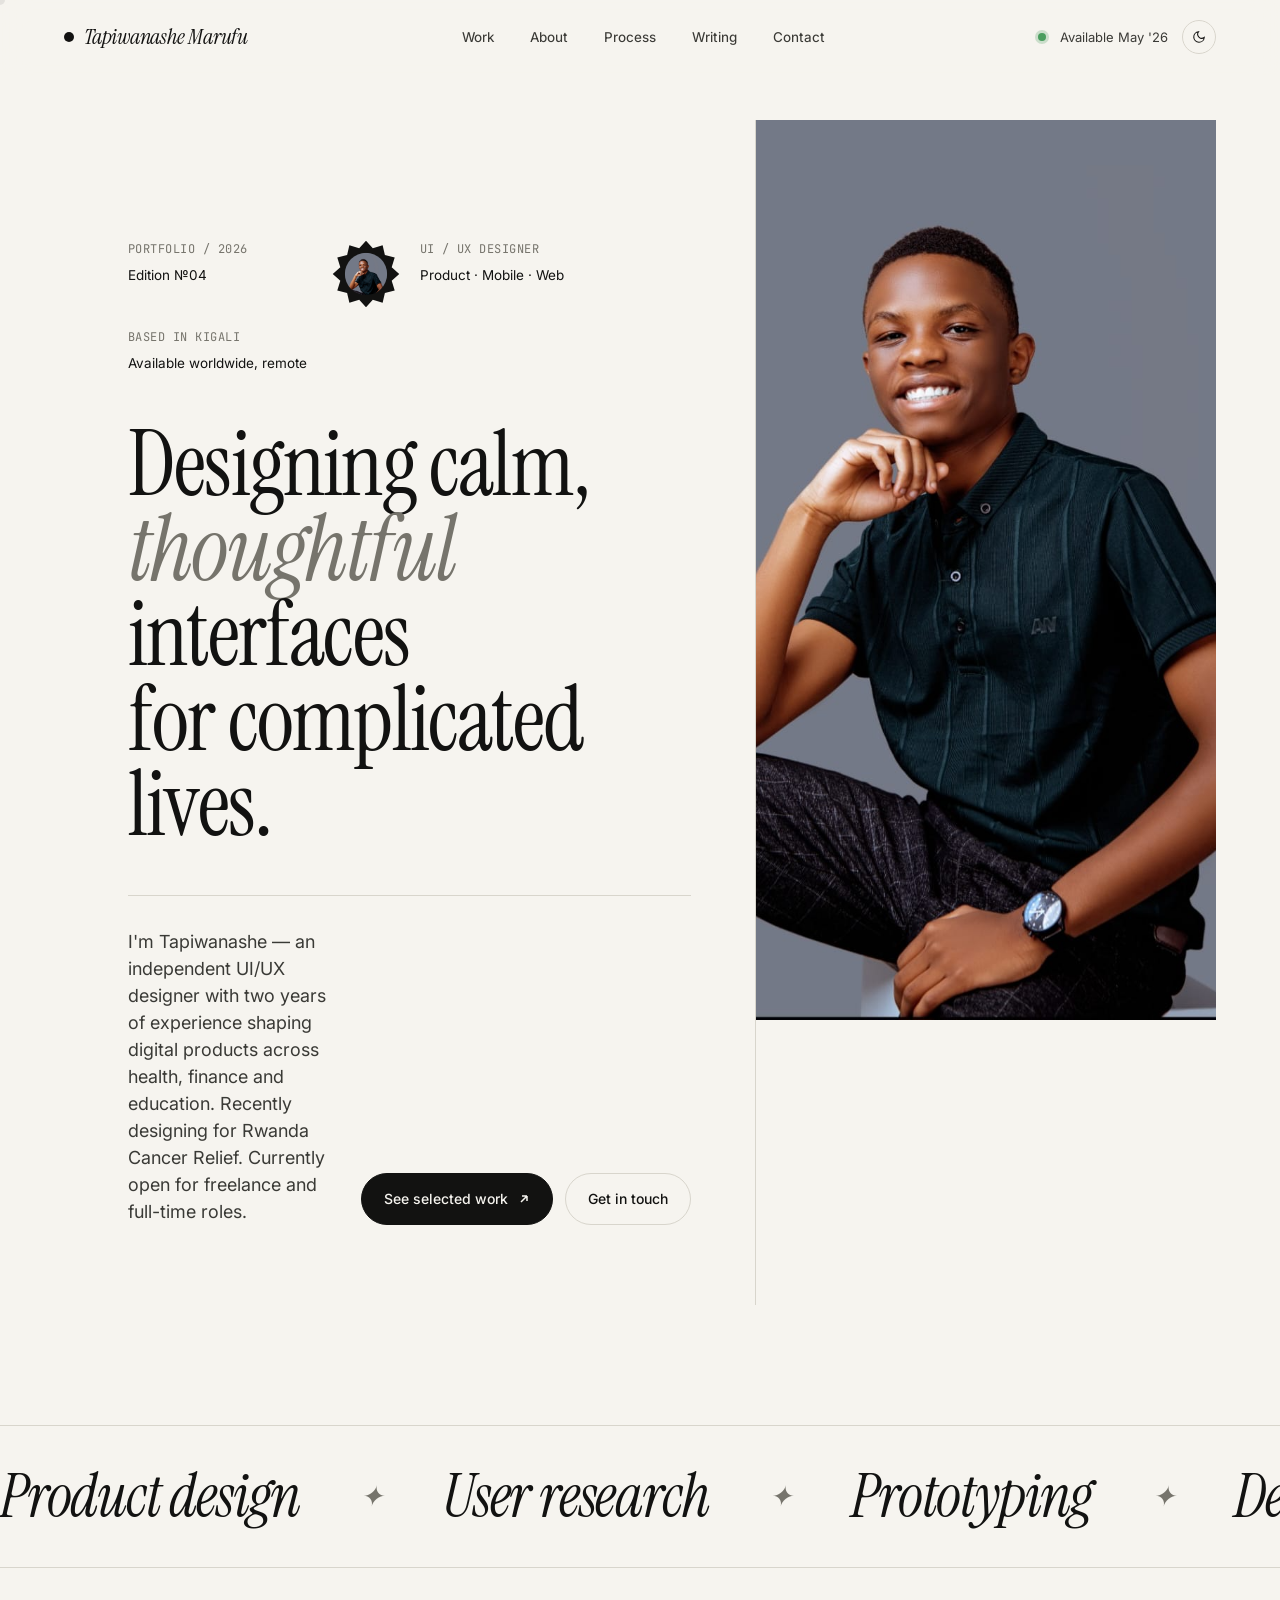
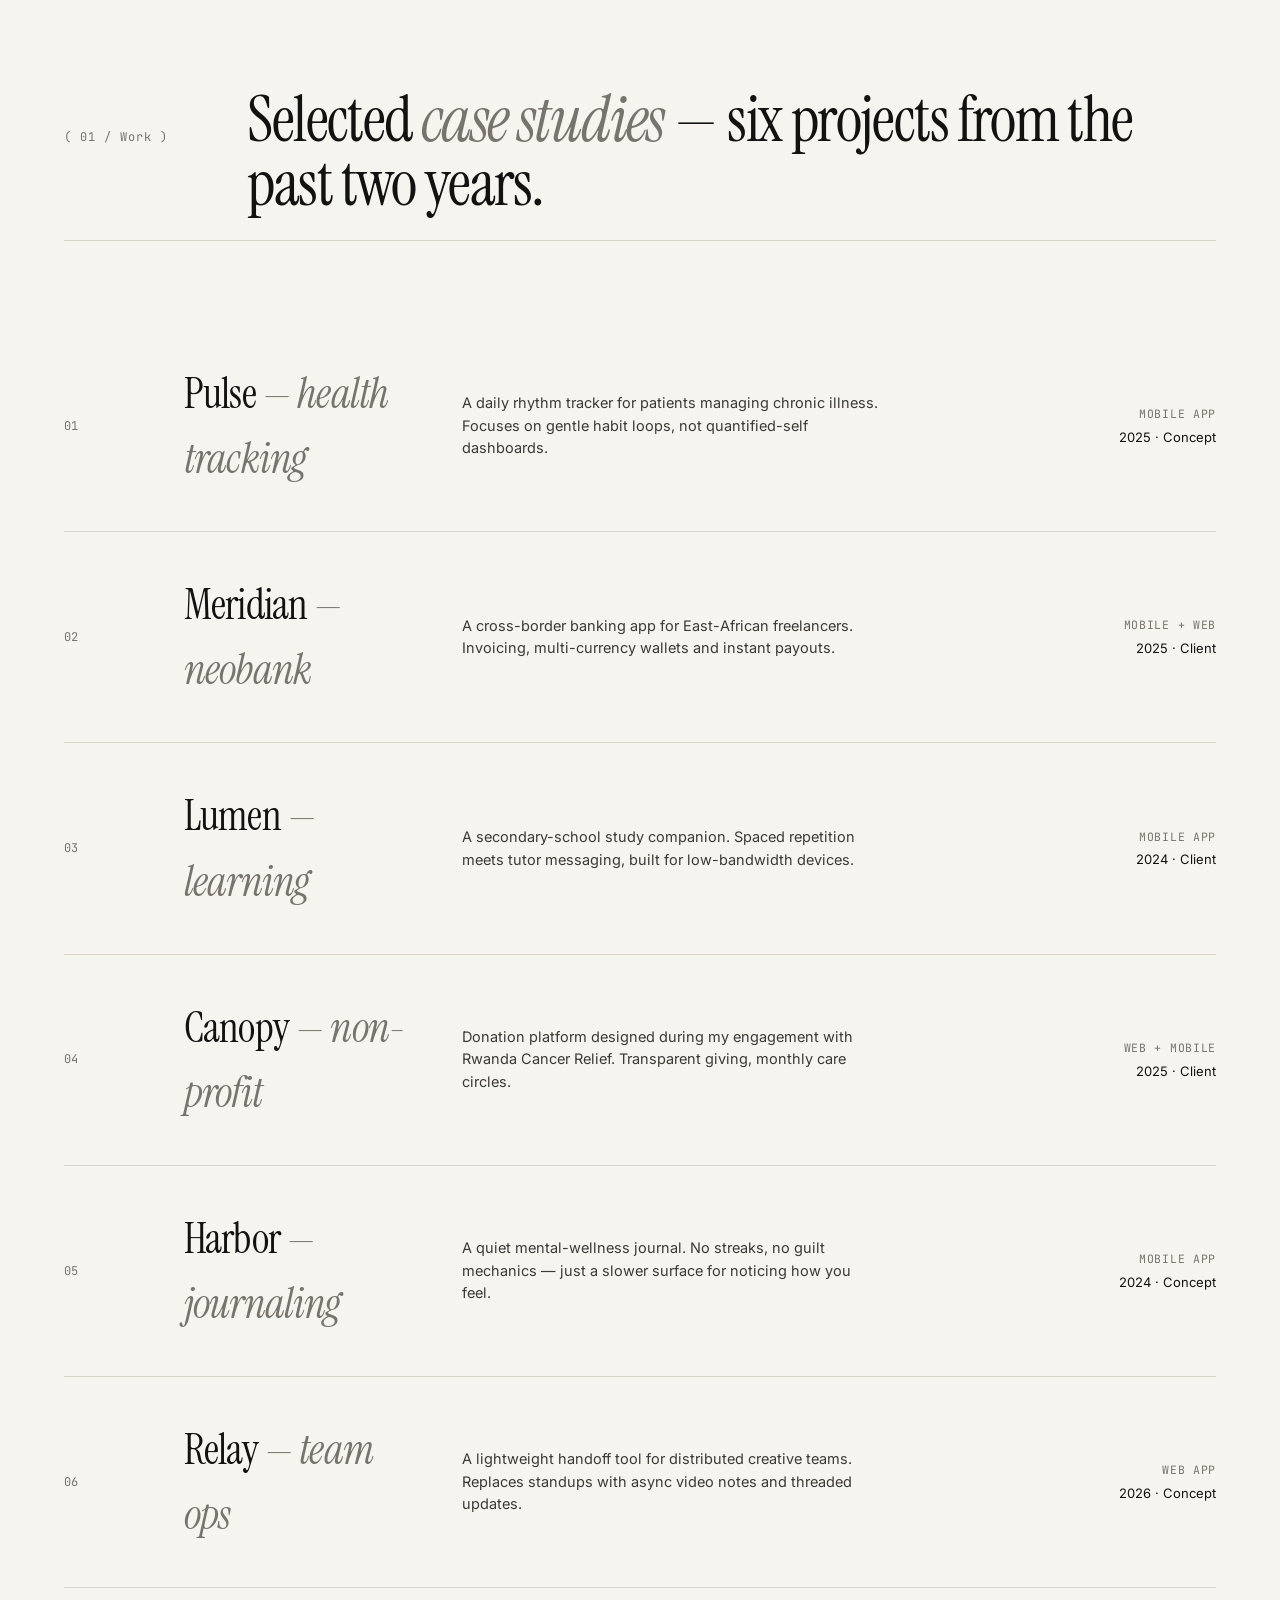
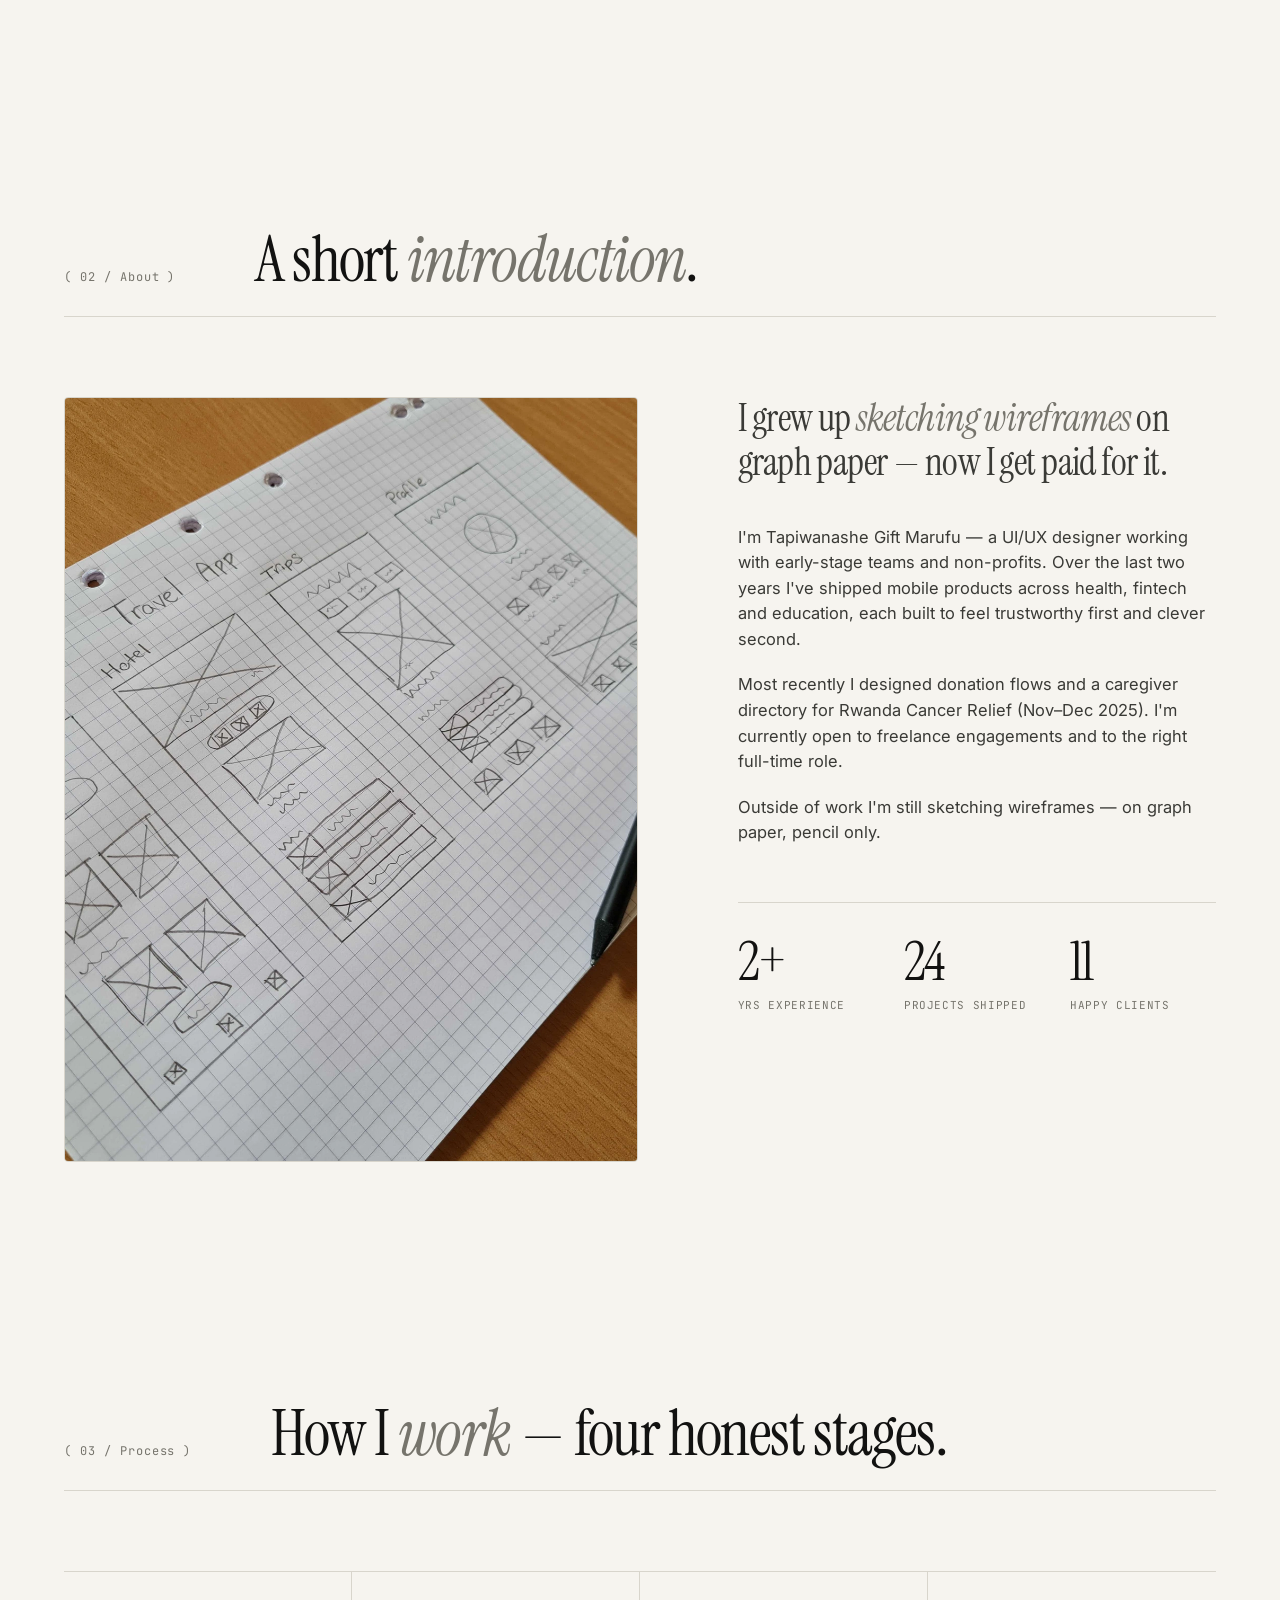
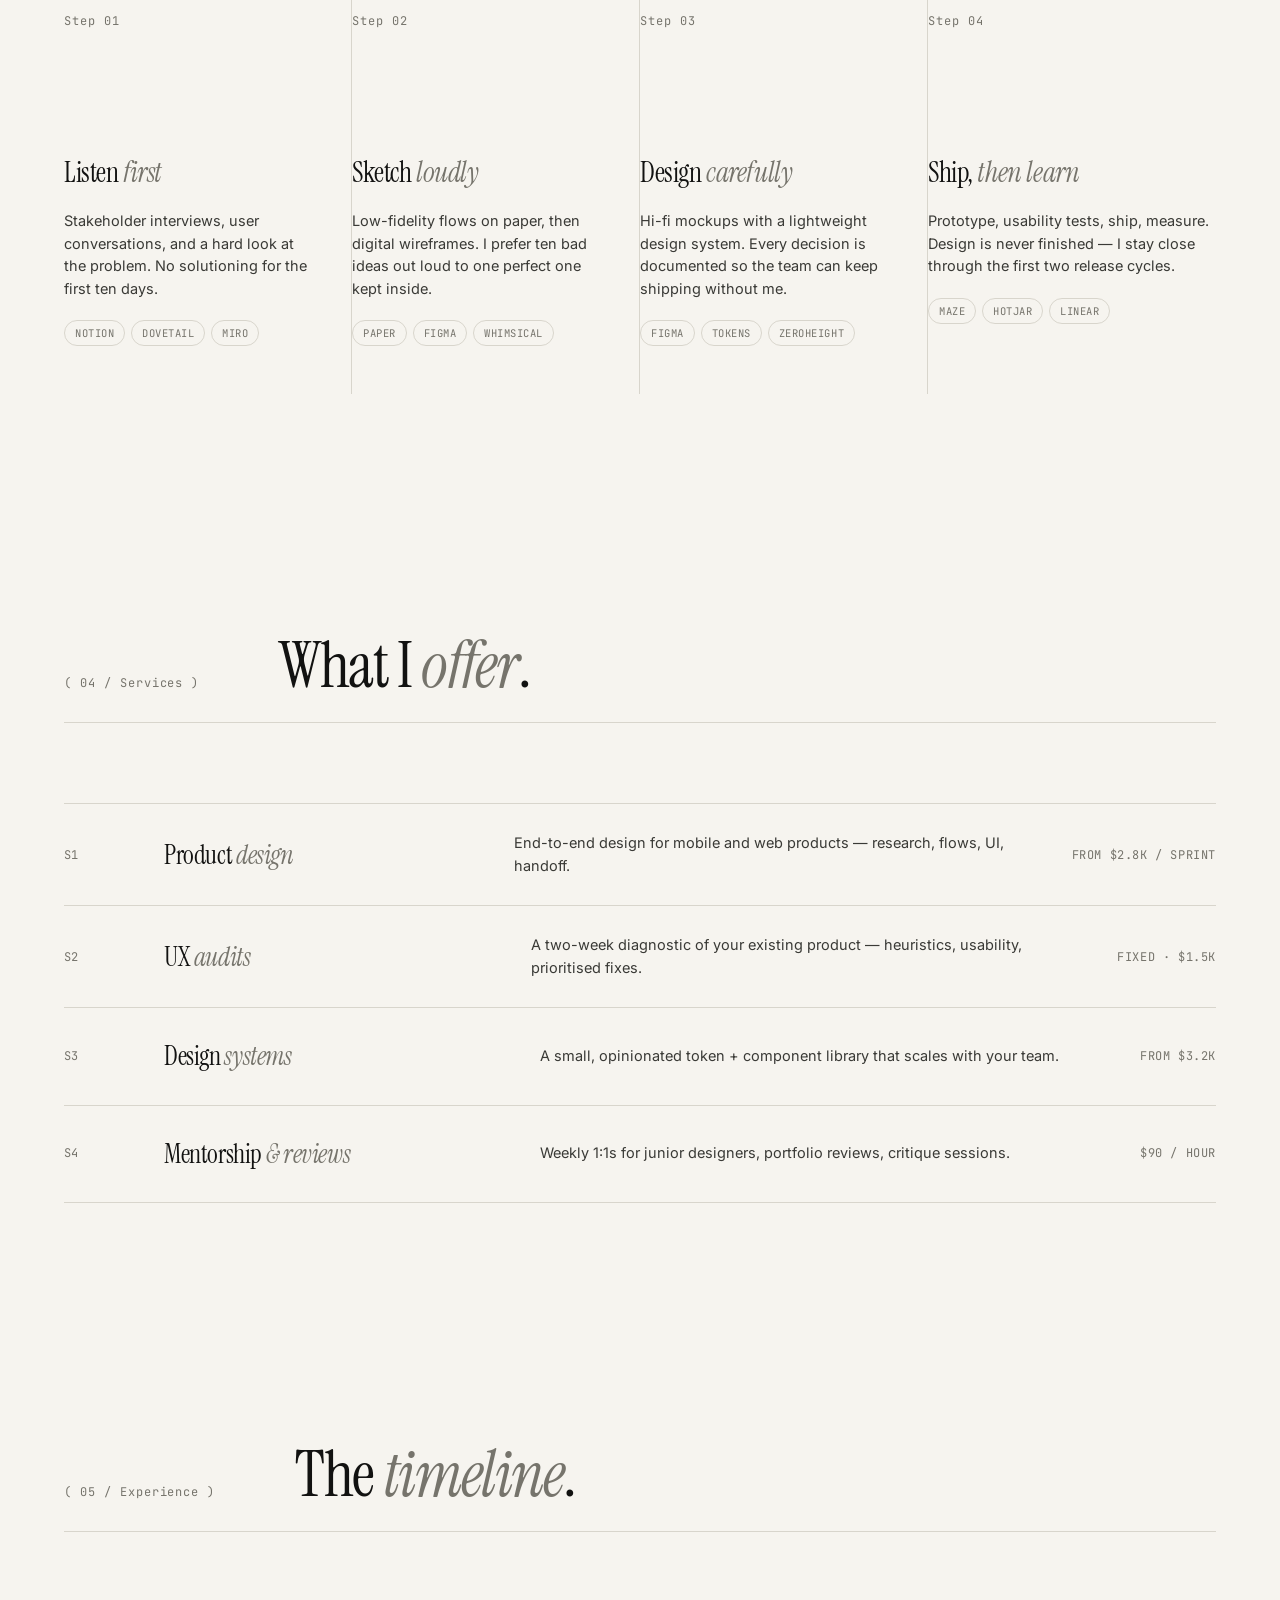
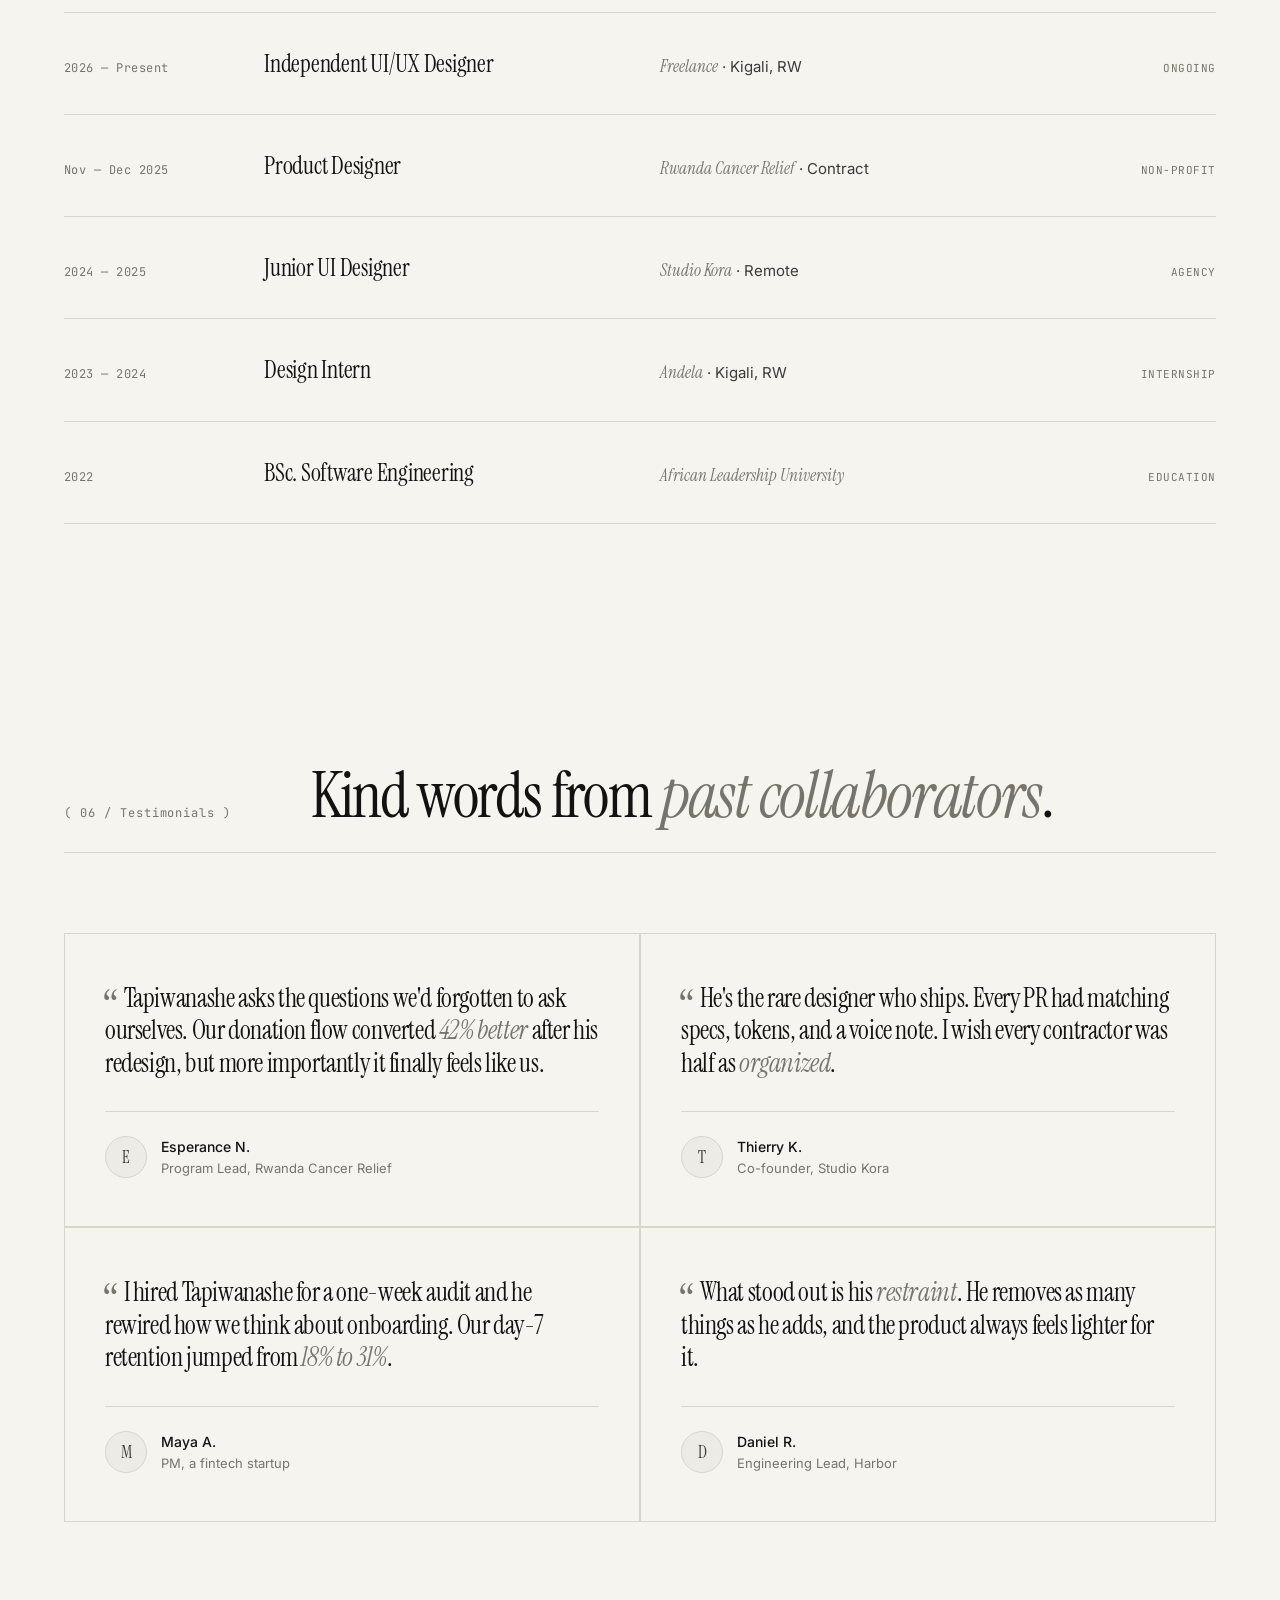
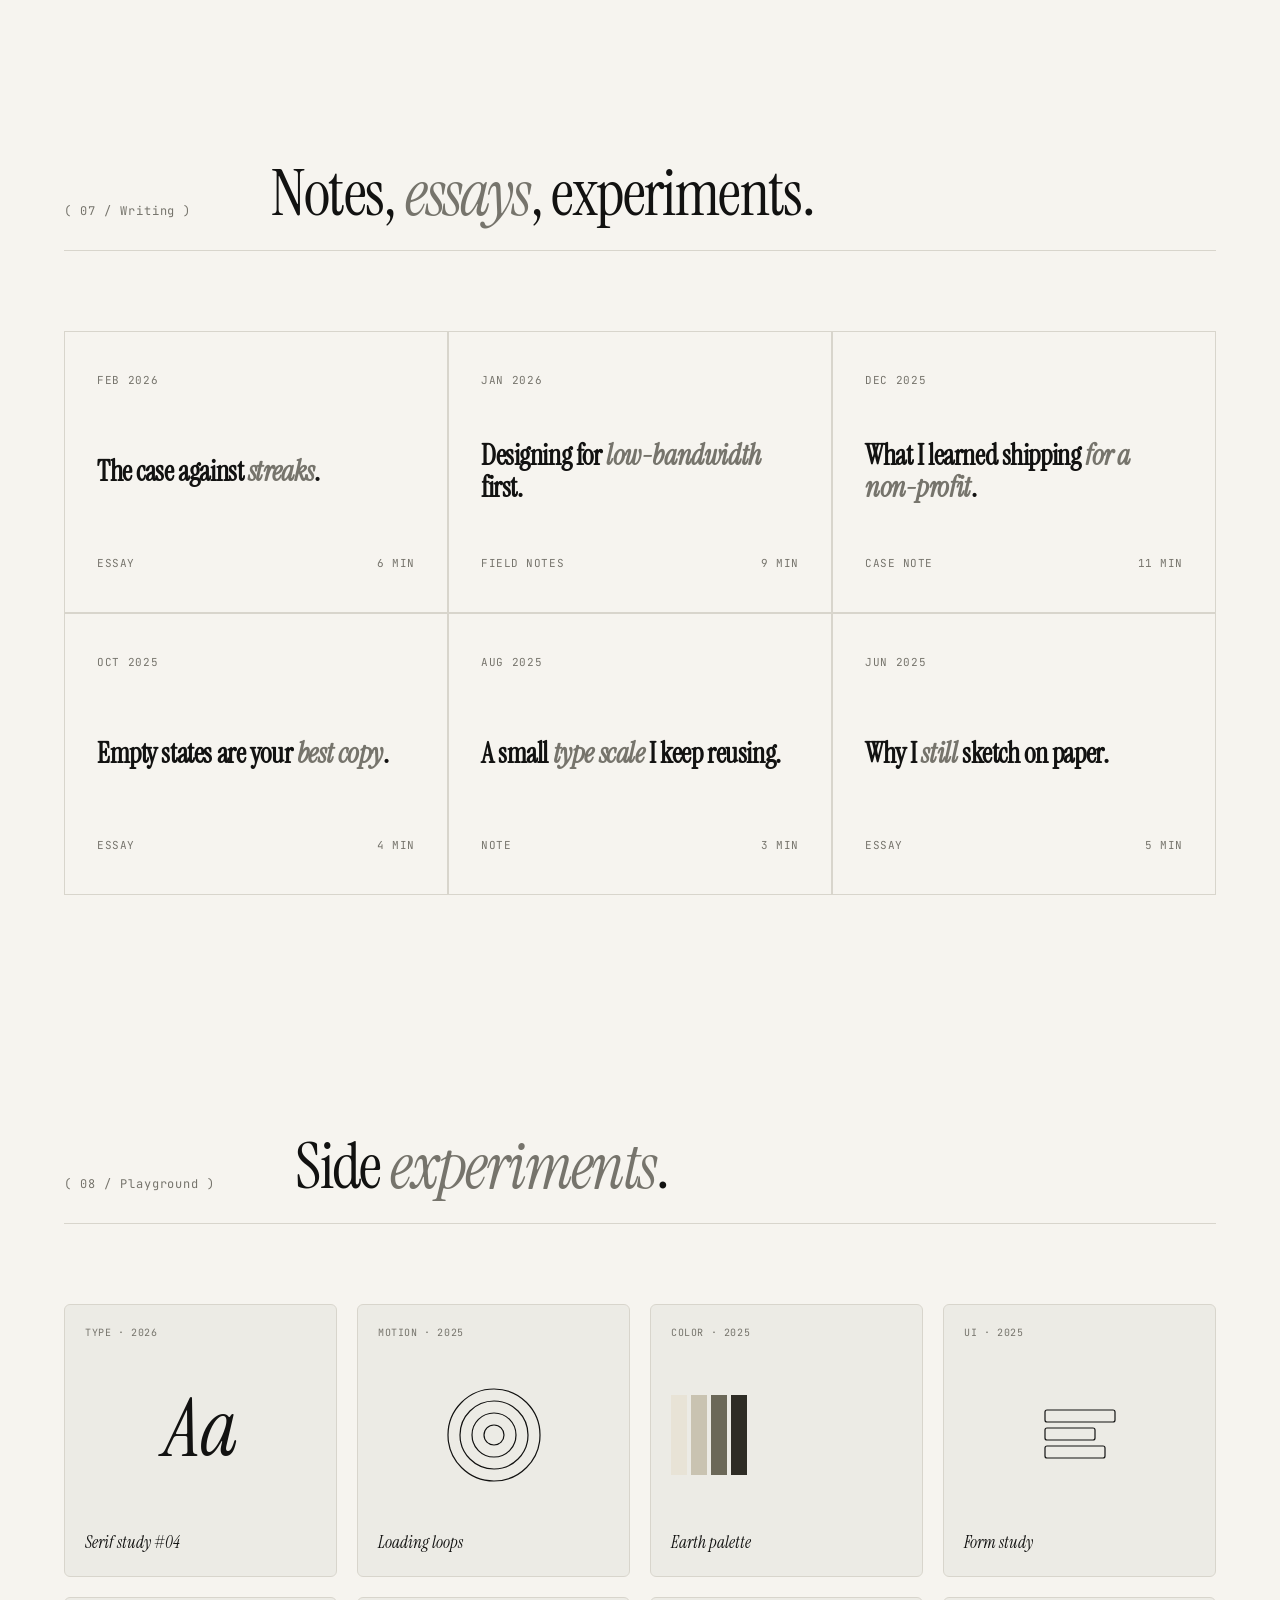
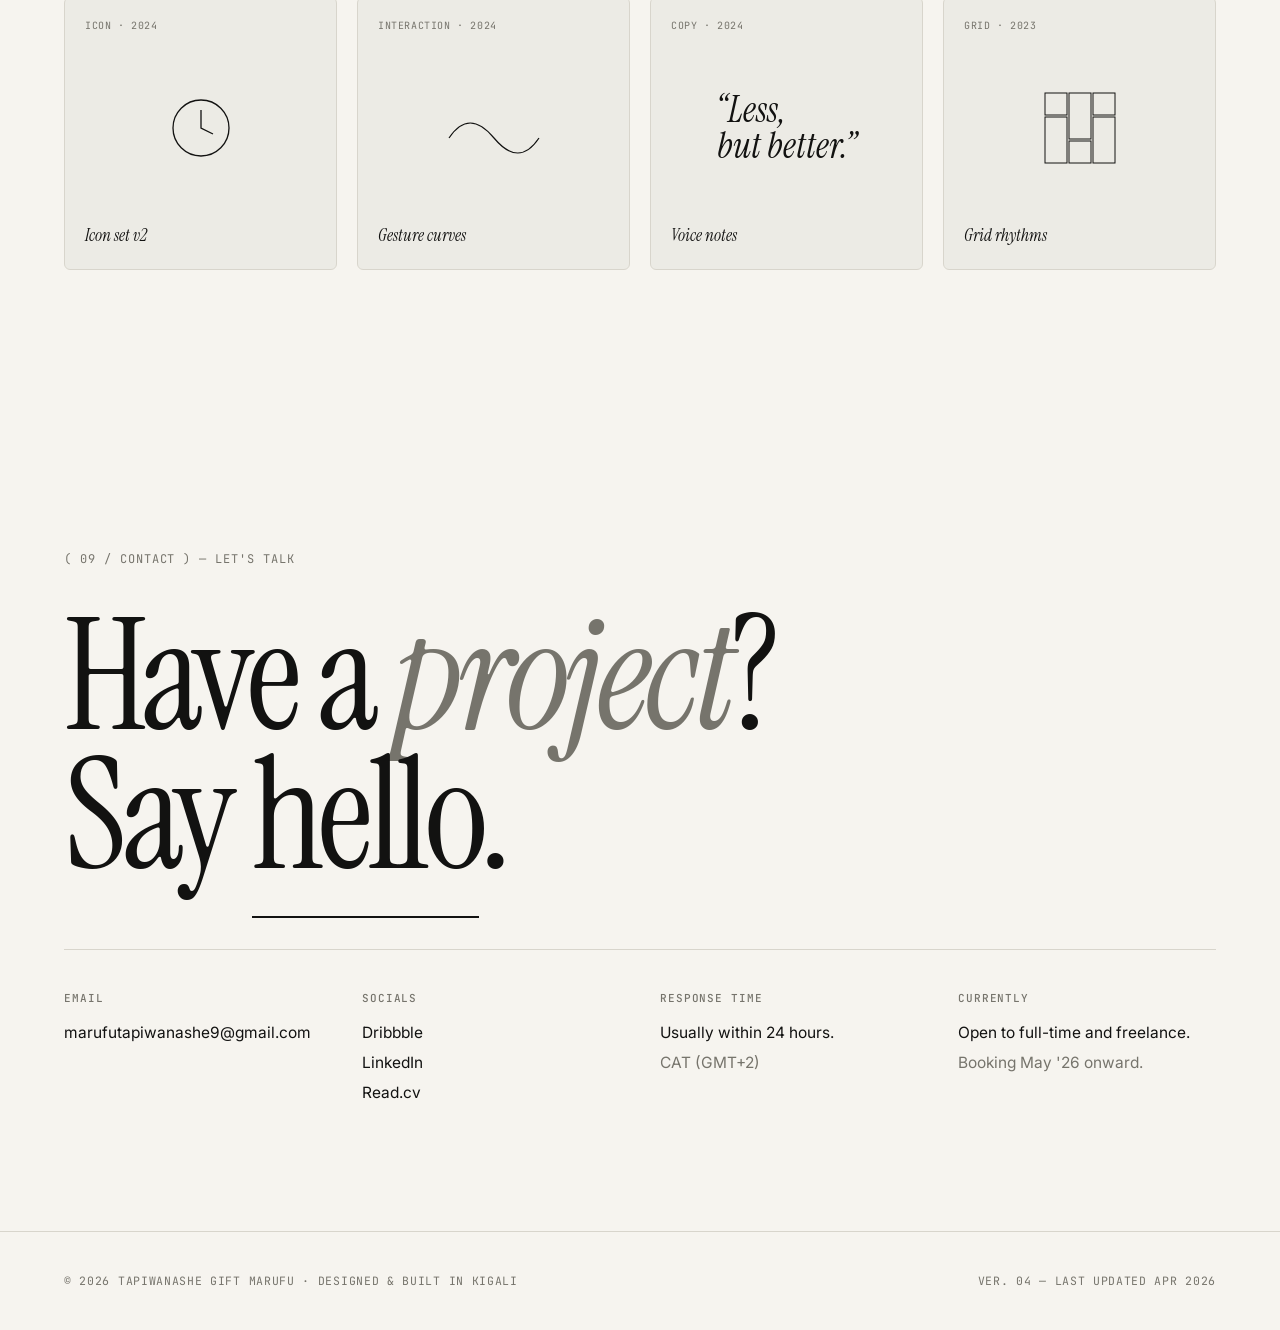
==== commit d77a748e: "Add portrait sun-stamp badge and fix peek to hover-only devices - Portrait stamp: circular photo wit" ====
--- a/portfolio/index.html
+++ b/portfolio/index.html
@@ -226,6 +226,15 @@
     object-position: center top;
   }
   @media (max-width: 900px) { .hero-portrait { display: none; } }
+  .hero-edition-row {
+    display: flex;
+    align-items: flex-start;
+    justify-content: space-between;
+    gap: 12px;
+  }
+  .hero-stamp {
+    flex-shrink: 0;
+  }
   .hero-desc {
     font-size: 18px;
     line-height: 1.5;
@@ -835,7 +844,20 @@
 <section id="top" class="hero">
   <div class="hero-left">
     <div class="hero-meta reveal">
-      <div class="hero-meta-item">Portfolio / 2026<span>Edition №04</span></div>
+      <div class="hero-meta-item">
+        <div class="hero-edition-row">
+          <div>Portfolio / 2026<span>Edition №04</span></div>
+          <svg class="hero-stamp" viewBox="0 0 90 90" width="68" height="68" aria-hidden="true">
+            <defs>
+              <clipPath id="stampClip">
+                <circle cx="45" cy="45" r="28"/>
+              </clipPath>
+            </defs>
+            <polygon points="45,1 54,11 67,7 70,20 83,23 79,36 89,45 79,54 83,67 70,70 67,83 54,79 45,89 36,79 23,83 20,70 7,67 11,54 1,45 11,36 7,23 20,20 23,7 36,11" fill="var(--ink)"/>
+            <image href="assets/portrait.png" x="17" y="17" width="56" height="56" clip-path="url(#stampClip)" preserveAspectRatio="xMidYMin slice"/>
+          </svg>
+        </div>
+      </div>
       <div class="hero-meta-item">UI / UX Designer<span>Product · Mobile · Web</span></div>
       <div class="hero-meta-item">Based in Kigali<span>Available worldwide, remote</span></div>
     </div>
@@ -1373,20 +1395,23 @@
     el.addEventListener('mouseleave', () => cursor.classList.remove('big'));
   });
 
-  // Work peek (hover preview)
+  // Work peek (hover preview — desktop only)
   const peek = document.getElementById('workPeek');
-  document.querySelectorAll('.work-item').forEach(item => {
-    item.addEventListener('mouseenter', () => {
-      const src = item.dataset.peek;
-      if (src) peek.innerHTML = `<img src="${src}" style="width:100%;height:100%;object-fit:cover;" onerror="this.parentElement.style.background='#d8d5cc';this.remove();">`;
-      peek.classList.add('show');
+  if (window.matchMedia('(hover: hover) and (pointer: fine)').matches) {
+    document.querySelectorAll('.work-item').forEach(item => {
+      item.addEventListener('mouseenter', () => {
+        const src = item.dataset.peek;
+        if (src) peek.innerHTML = `<img src="${src}" style="width:100%;height:100%;object-fit:cover;" onerror="this.parentElement.style.background='#d8d5cc';this.remove();">`;
+        peek.classList.add('show');
+      });
+      item.addEventListener('mouseleave', () => peek.classList.remove('show'));
+      item.addEventListener('mousemove', (e) => {
+        peek.style.left = e.clientX + 'px';
+        peek.style.top = e.clientY + 'px';
+      });
     });
-    item.addEventListener('mouseleave', () => peek.classList.remove('show'));
-    item.addEventListener('mousemove', (e) => {
-      peek.style.left = e.clientX + 'px';
-      peek.style.top = e.clientY + 'px';
-    });
-  });
+    window.addEventListener('scroll', () => peek.classList.remove('show'), { passive: true });
+  }
 
   // ===== TWEAKS PANEL =====
   const tweaks = document.getElementById('tweaks');
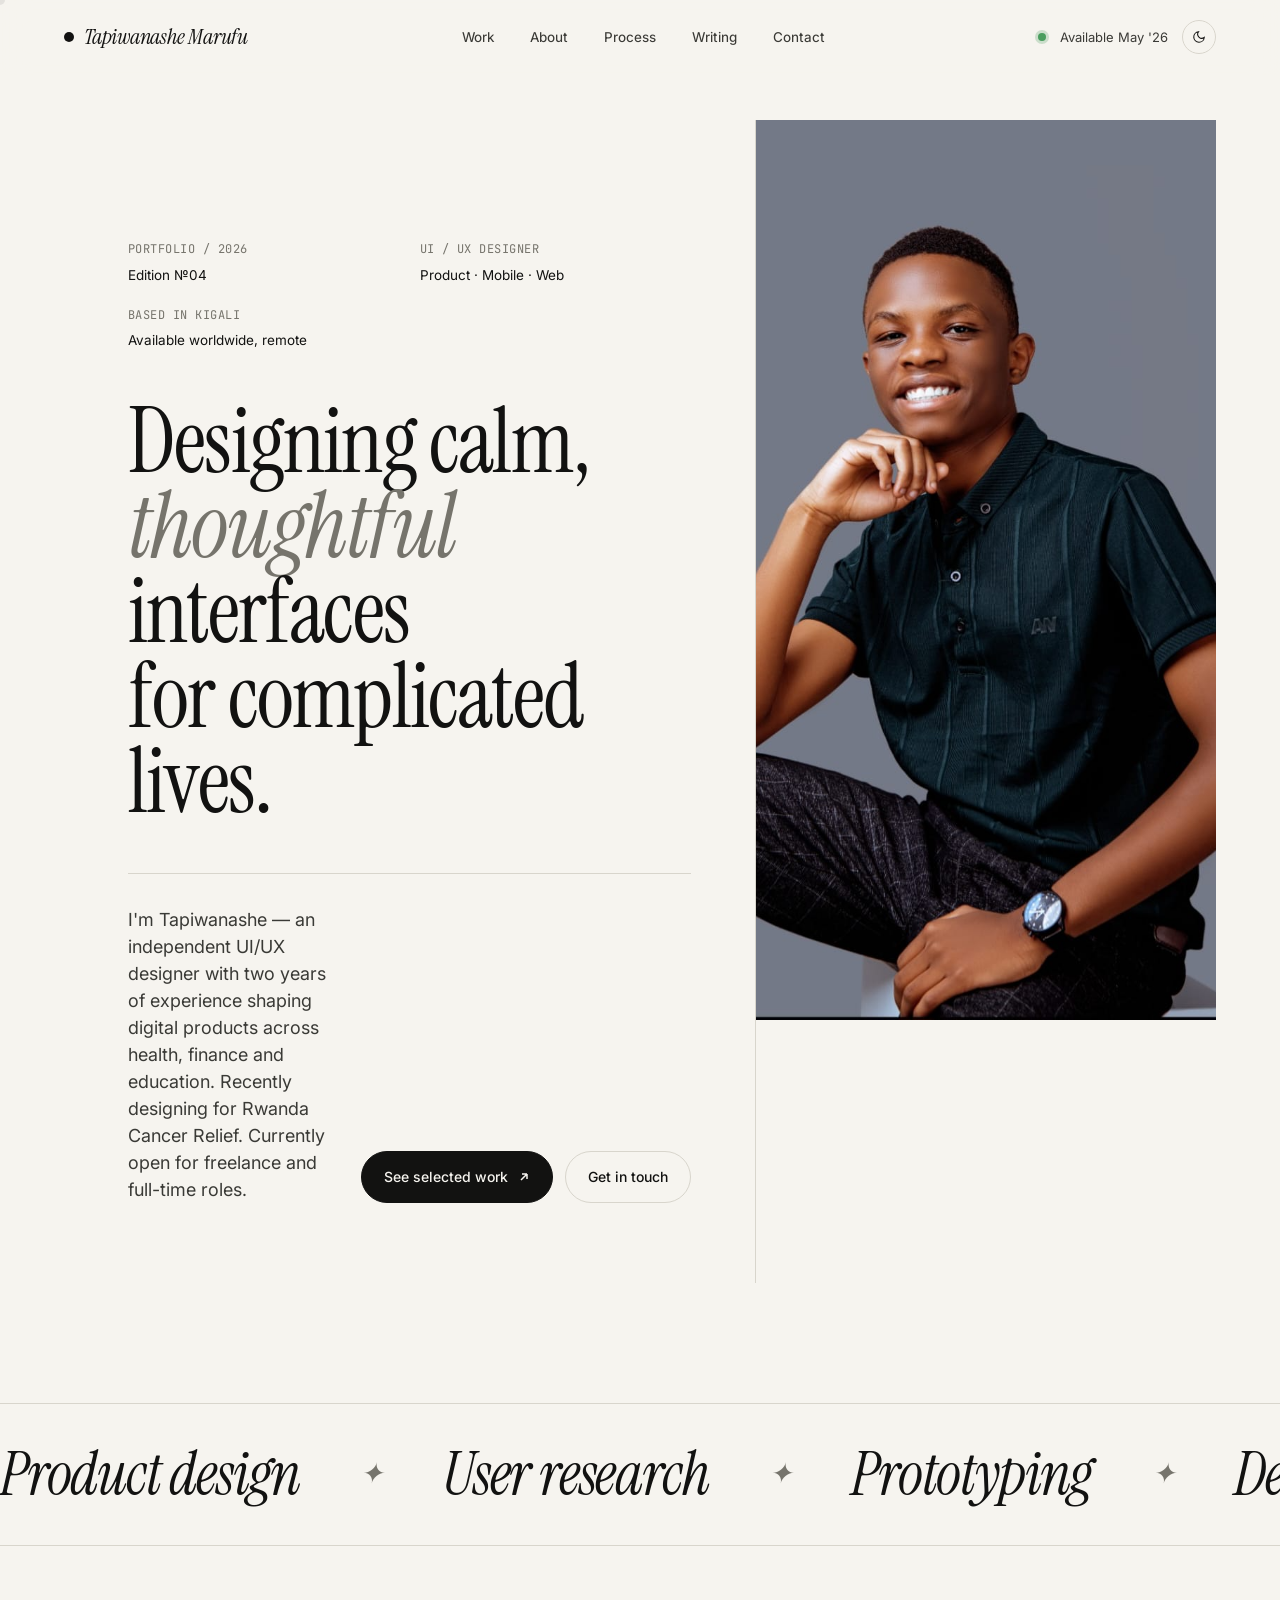
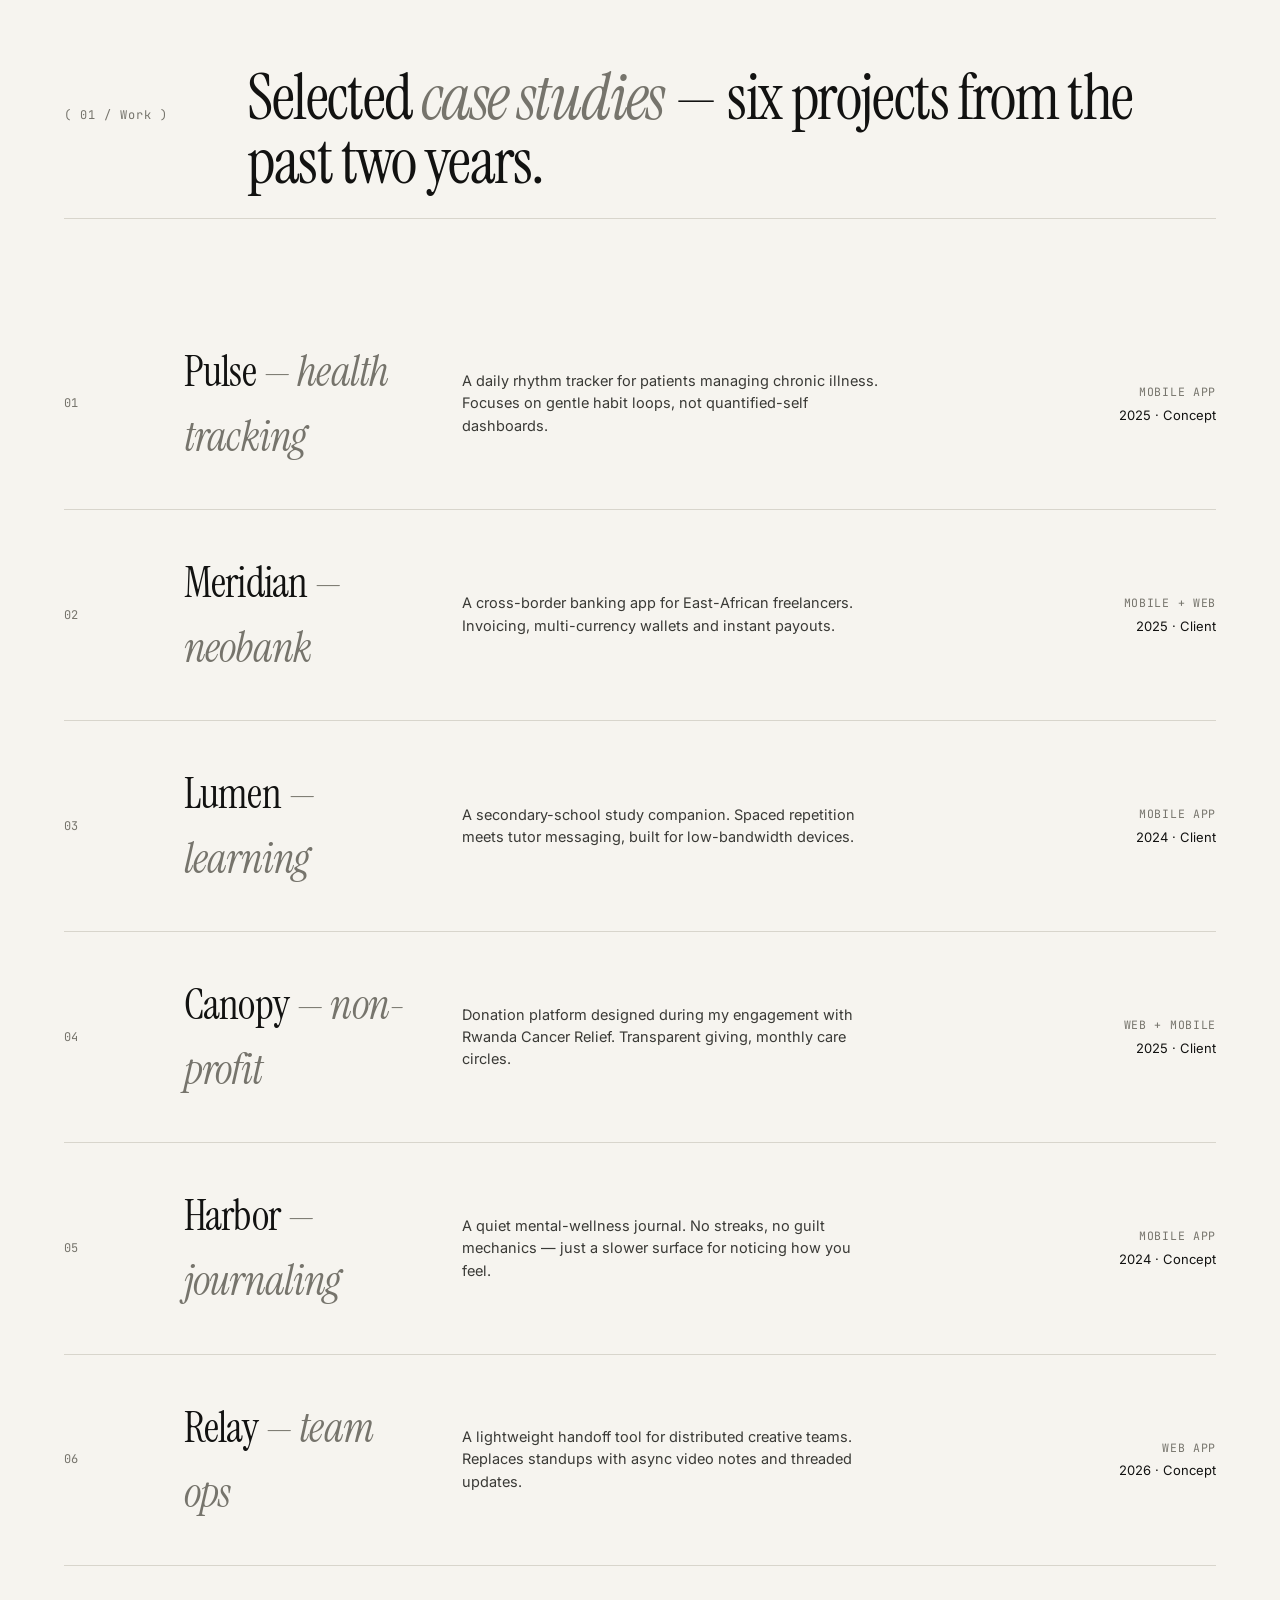
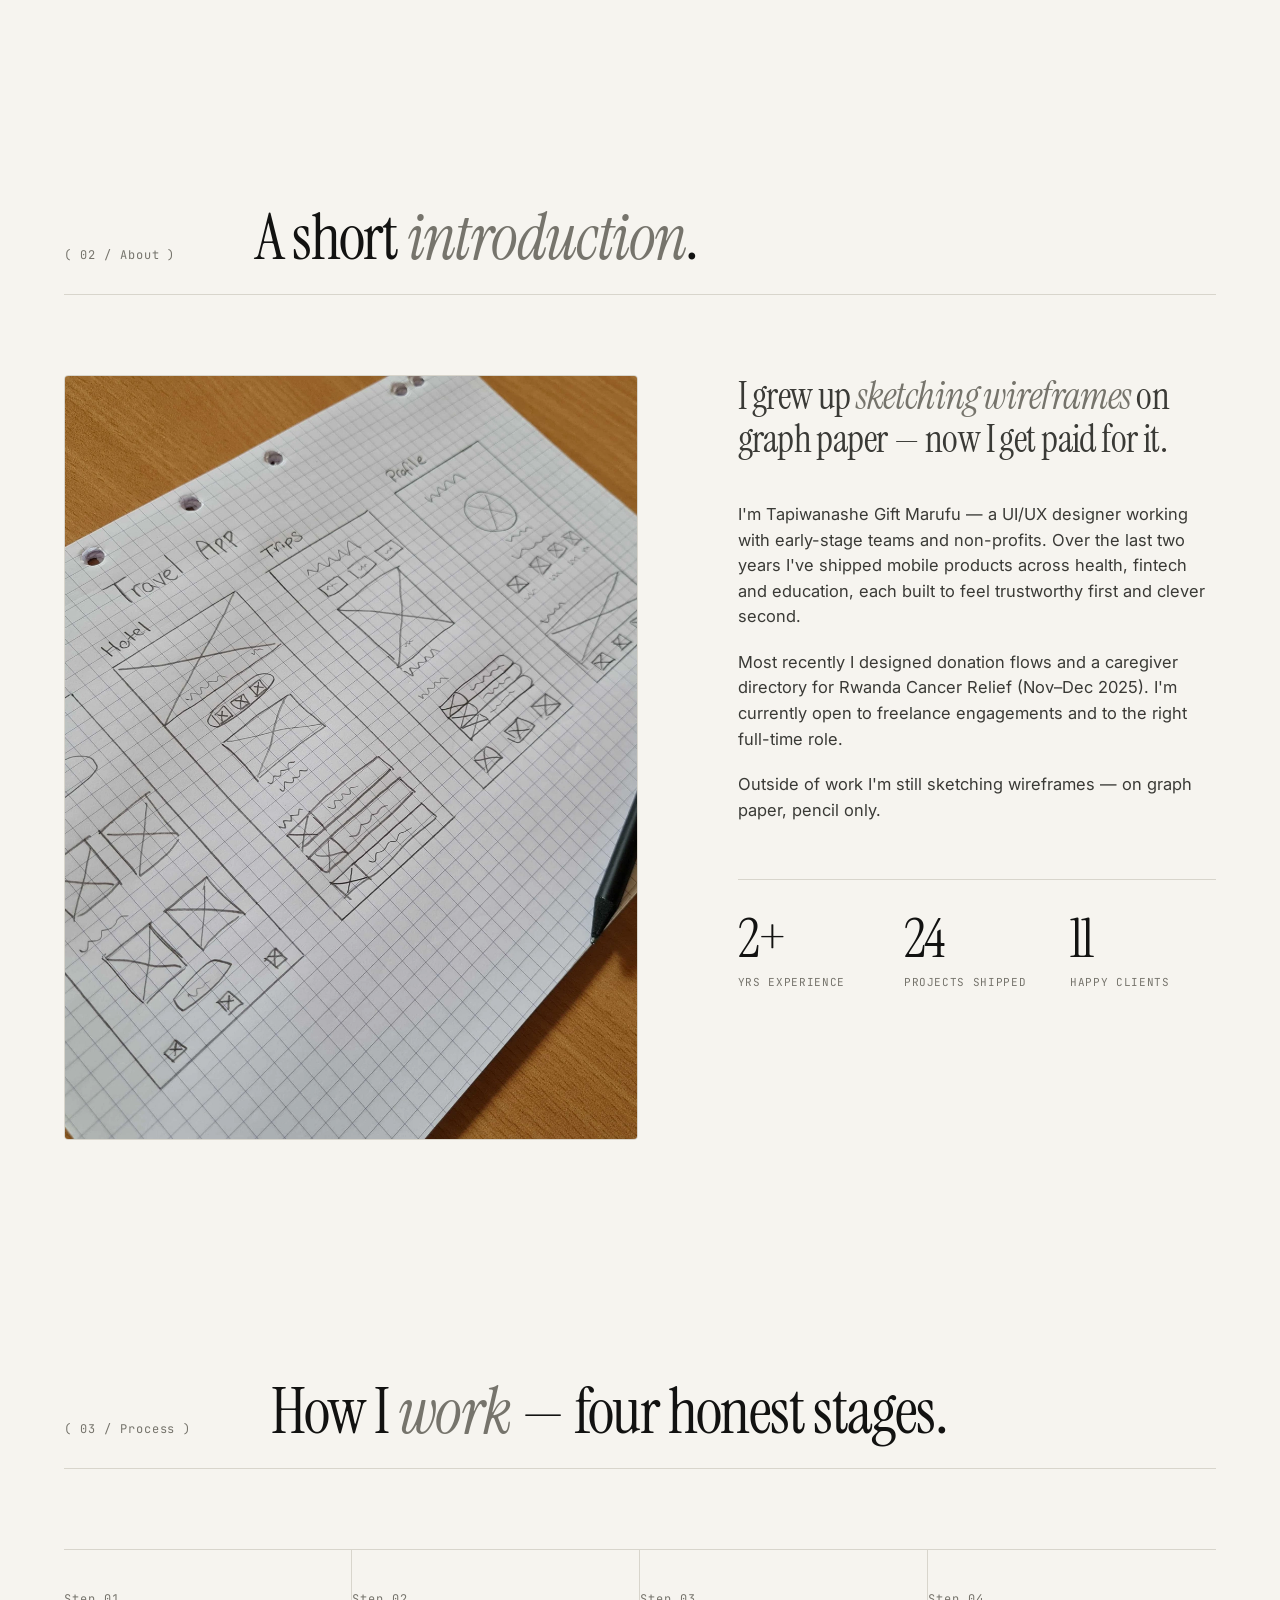
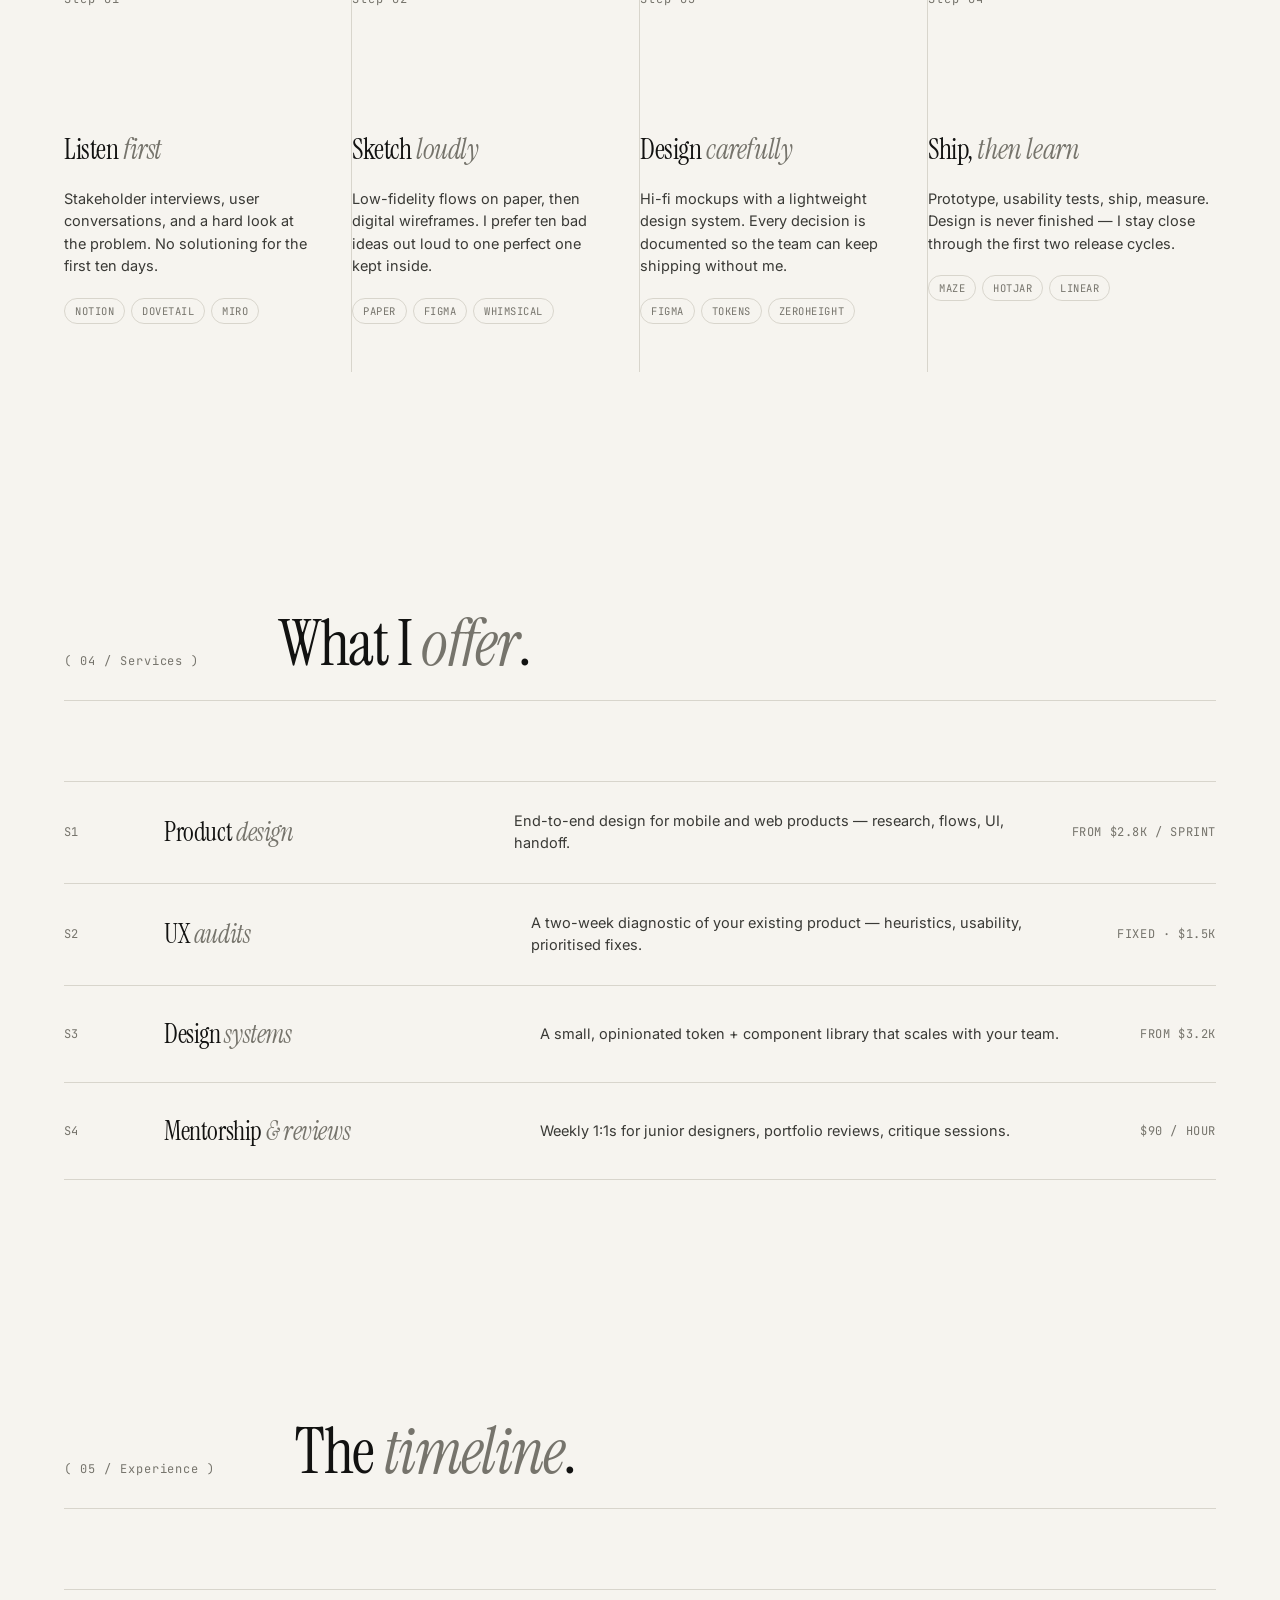
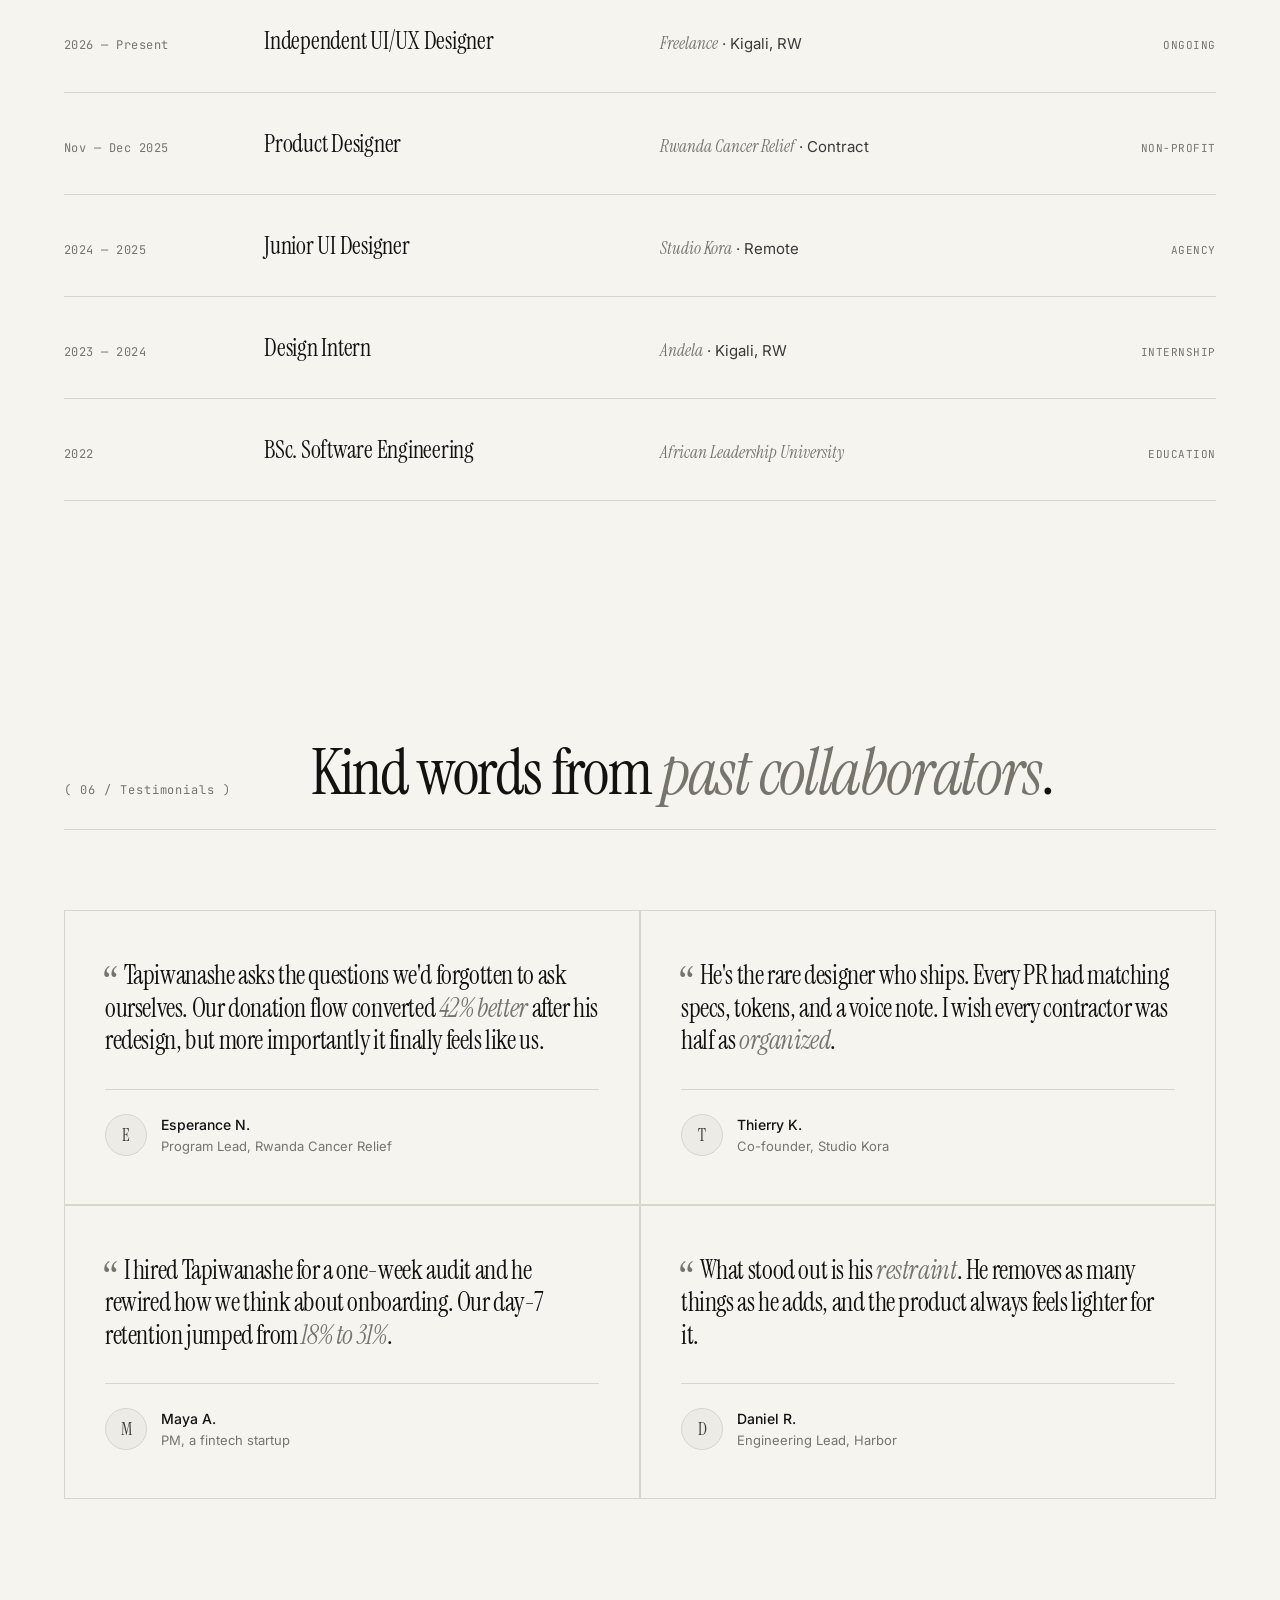
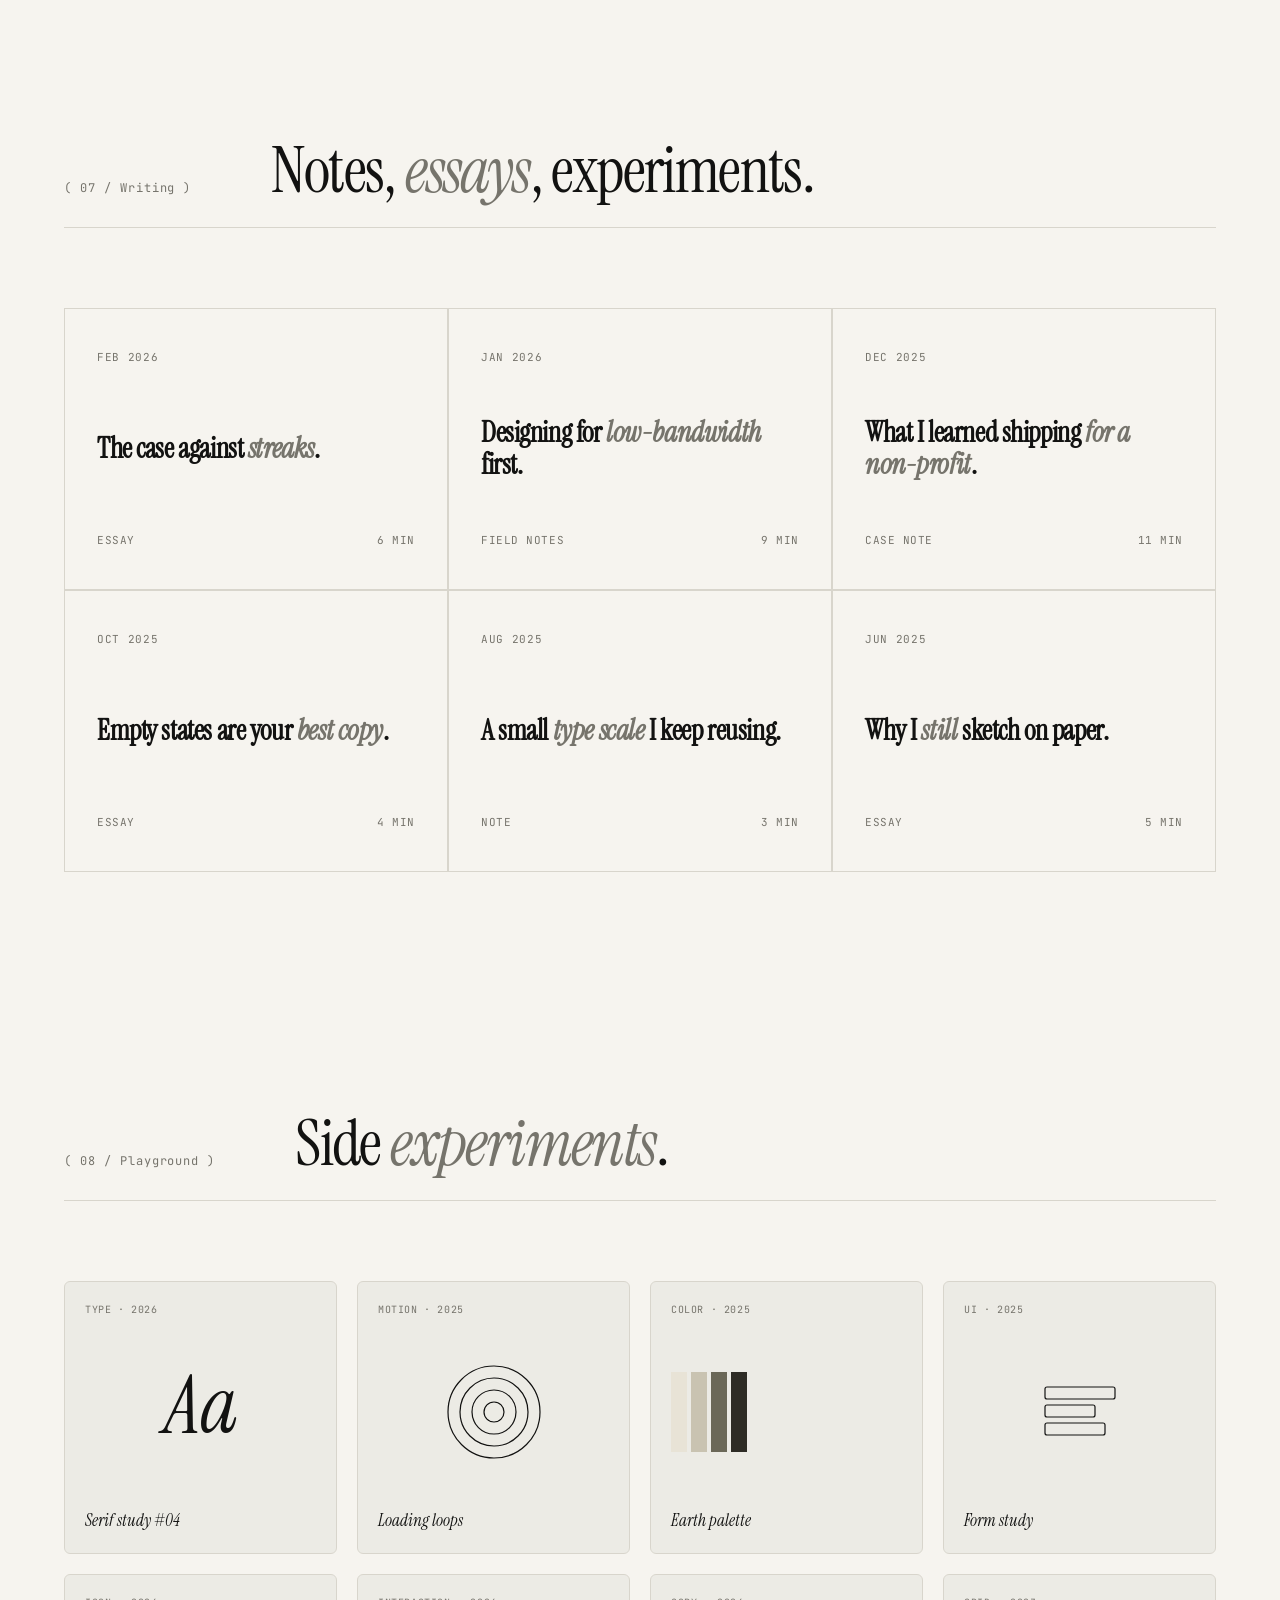
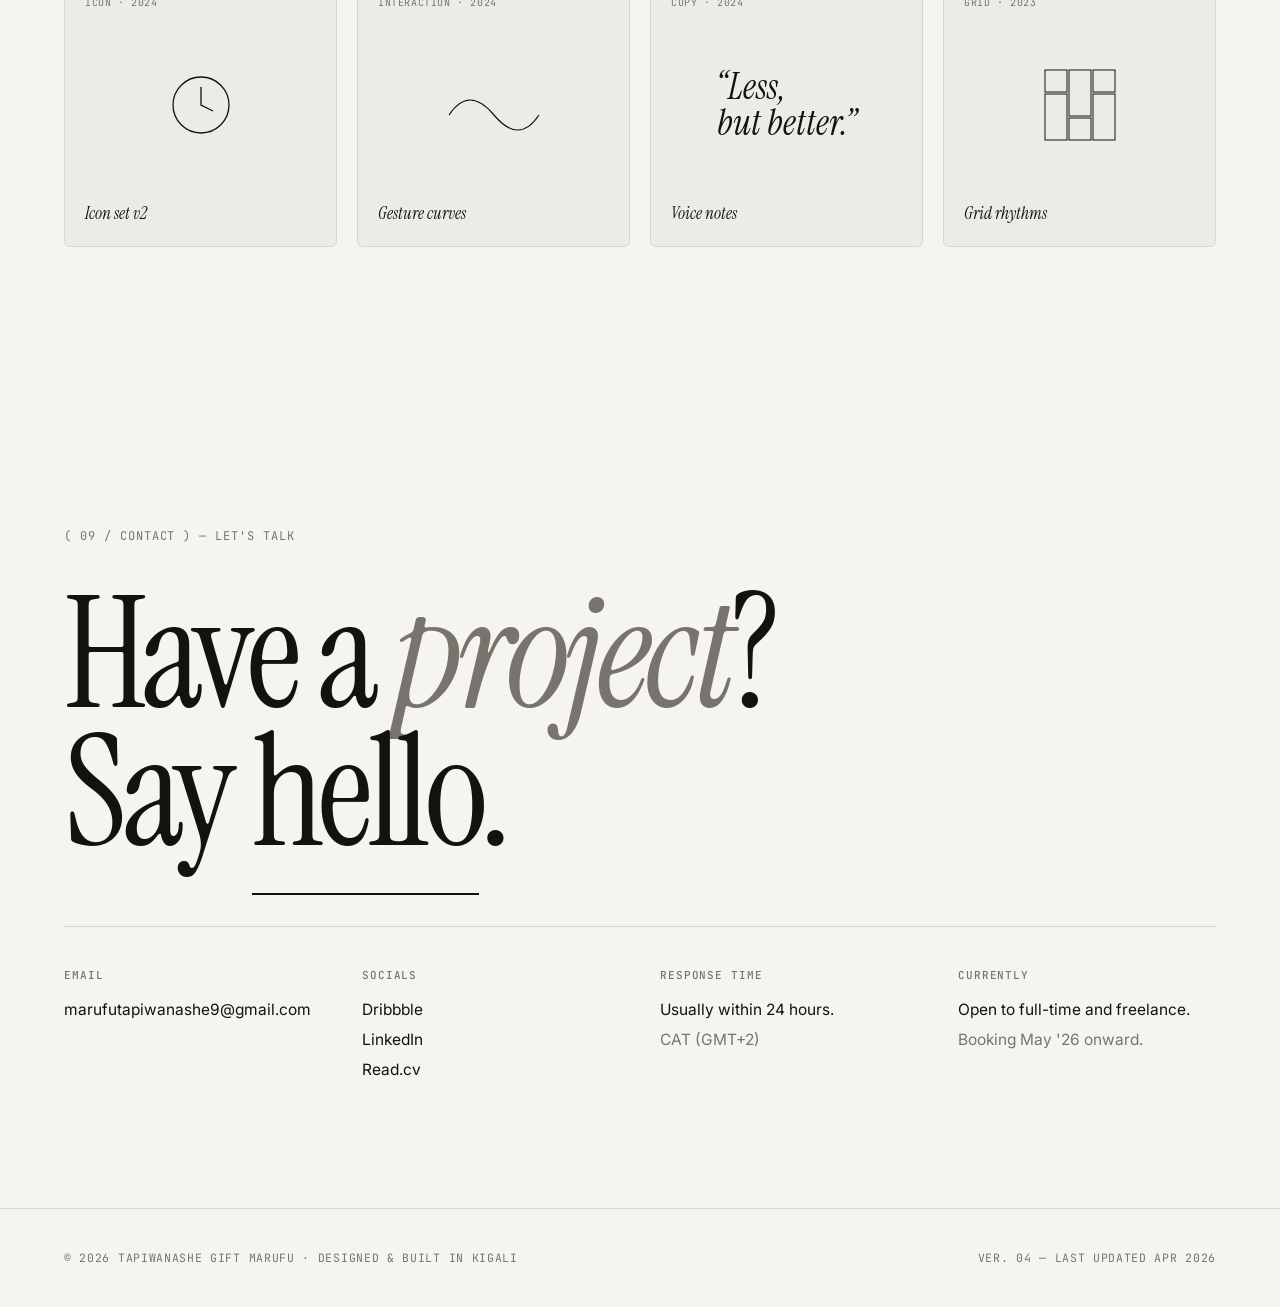
==== commit 0c4faee1: "Badge mobile-only, tight beside text, portrait centered in clip circle" ====
--- a/portfolio/index.html
+++ b/portfolio/index.html
@@ -176,7 +176,7 @@
     display: block;
   }
   @media (max-width: 1100px) { .hero { grid-template-columns: 1fr 360px; } }
-  @media (max-width: 900px) { .hero { grid-template-columns: 1fr; min-height: auto; padding: 0; } .hero-right { display: none; } .hero-left { padding: 80px var(--pad-x) 48px; border-right: none; } }
+  @media (max-width: 900px) { .hero { grid-template-columns: 1fr; min-height: auto; padding: 0; } .hero-right { display: none; } .hero-left { padding: 96px var(--pad-x) 48px; border-right: none; } }
   .hero-meta {
     display: grid;
     grid-template-columns: 1fr 1fr;
@@ -228,12 +228,15 @@
   @media (max-width: 900px) { .hero-portrait { display: none; } }
   .hero-edition-row {
     display: flex;
-    align-items: flex-start;
-    justify-content: space-between;
+    align-items: center;
     gap: 12px;
   }
   .hero-stamp {
     flex-shrink: 0;
+    display: none;
+  }
+  @media (max-width: 900px) {
+    .hero-stamp { display: block; }
   }
   .hero-desc {
     font-size: 18px;
@@ -854,7 +857,7 @@
               </clipPath>
             </defs>
             <polygon points="45,1 54,11 67,7 70,20 83,23 79,36 89,45 79,54 83,67 70,70 67,83 54,79 45,89 36,79 23,83 20,70 7,67 11,54 1,45 11,36 7,23 20,20 23,7 36,11" fill="var(--ink)"/>
-            <image href="assets/portrait.png" x="17" y="17" width="56" height="56" clip-path="url(#stampClip)" preserveAspectRatio="xMidYMin slice"/>
+            <image href="assets/portrait.png" x="17" y="17" width="56" height="56" clip-path="url(#stampClip)" preserveAspectRatio="xMidYMid slice"/>
           </svg>
         </div>
       </div>
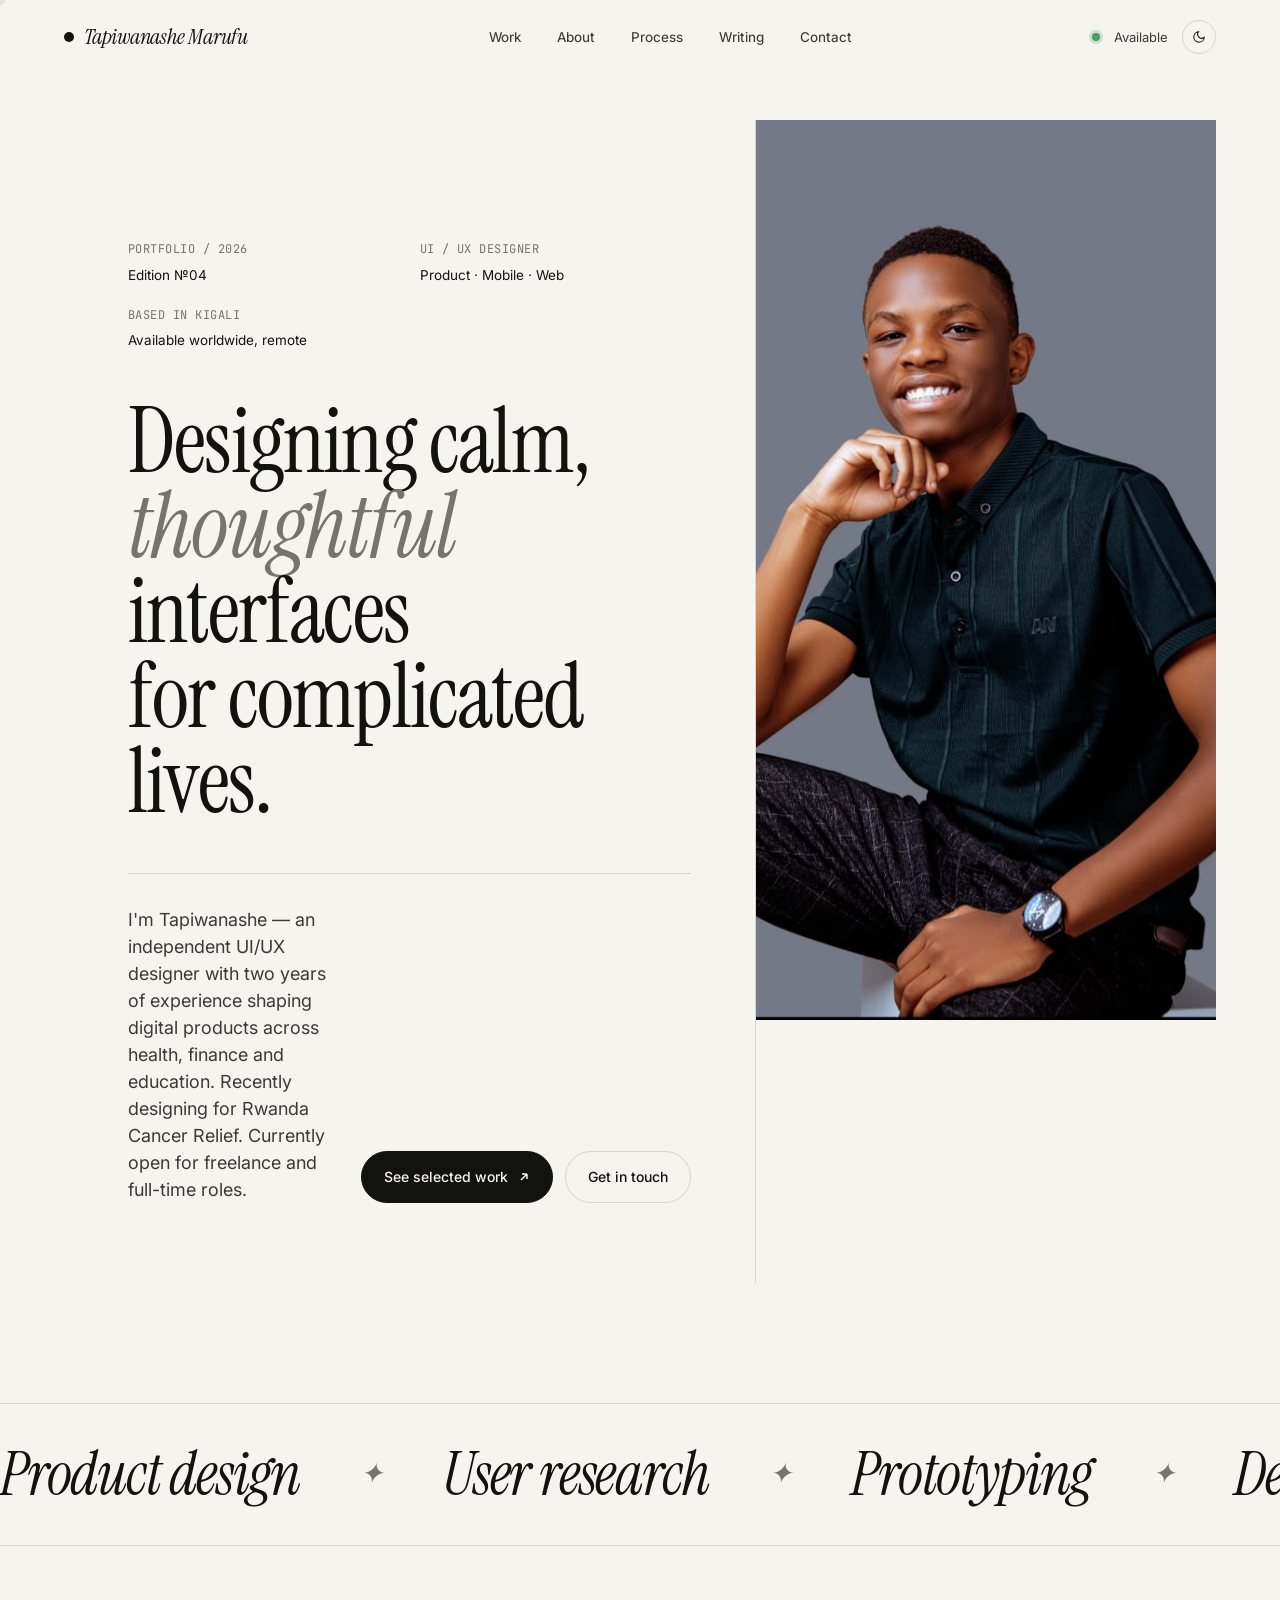
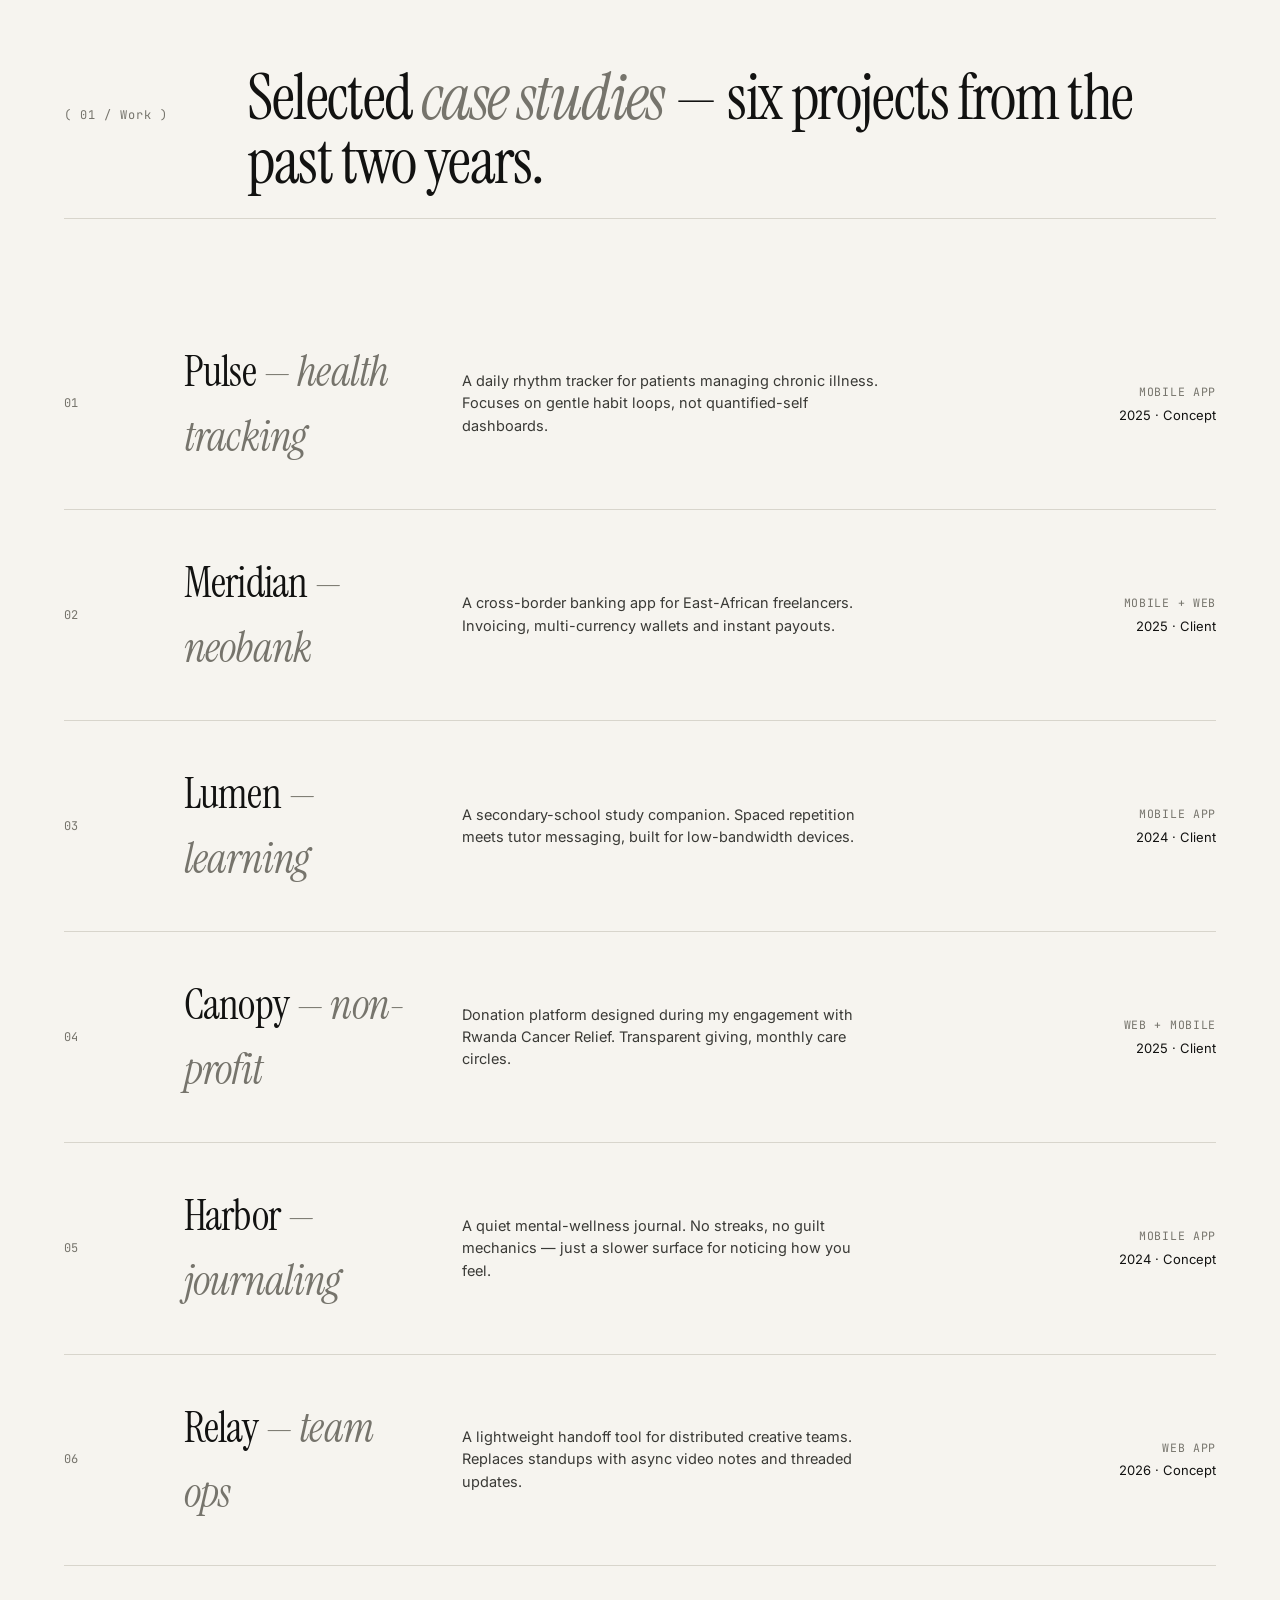
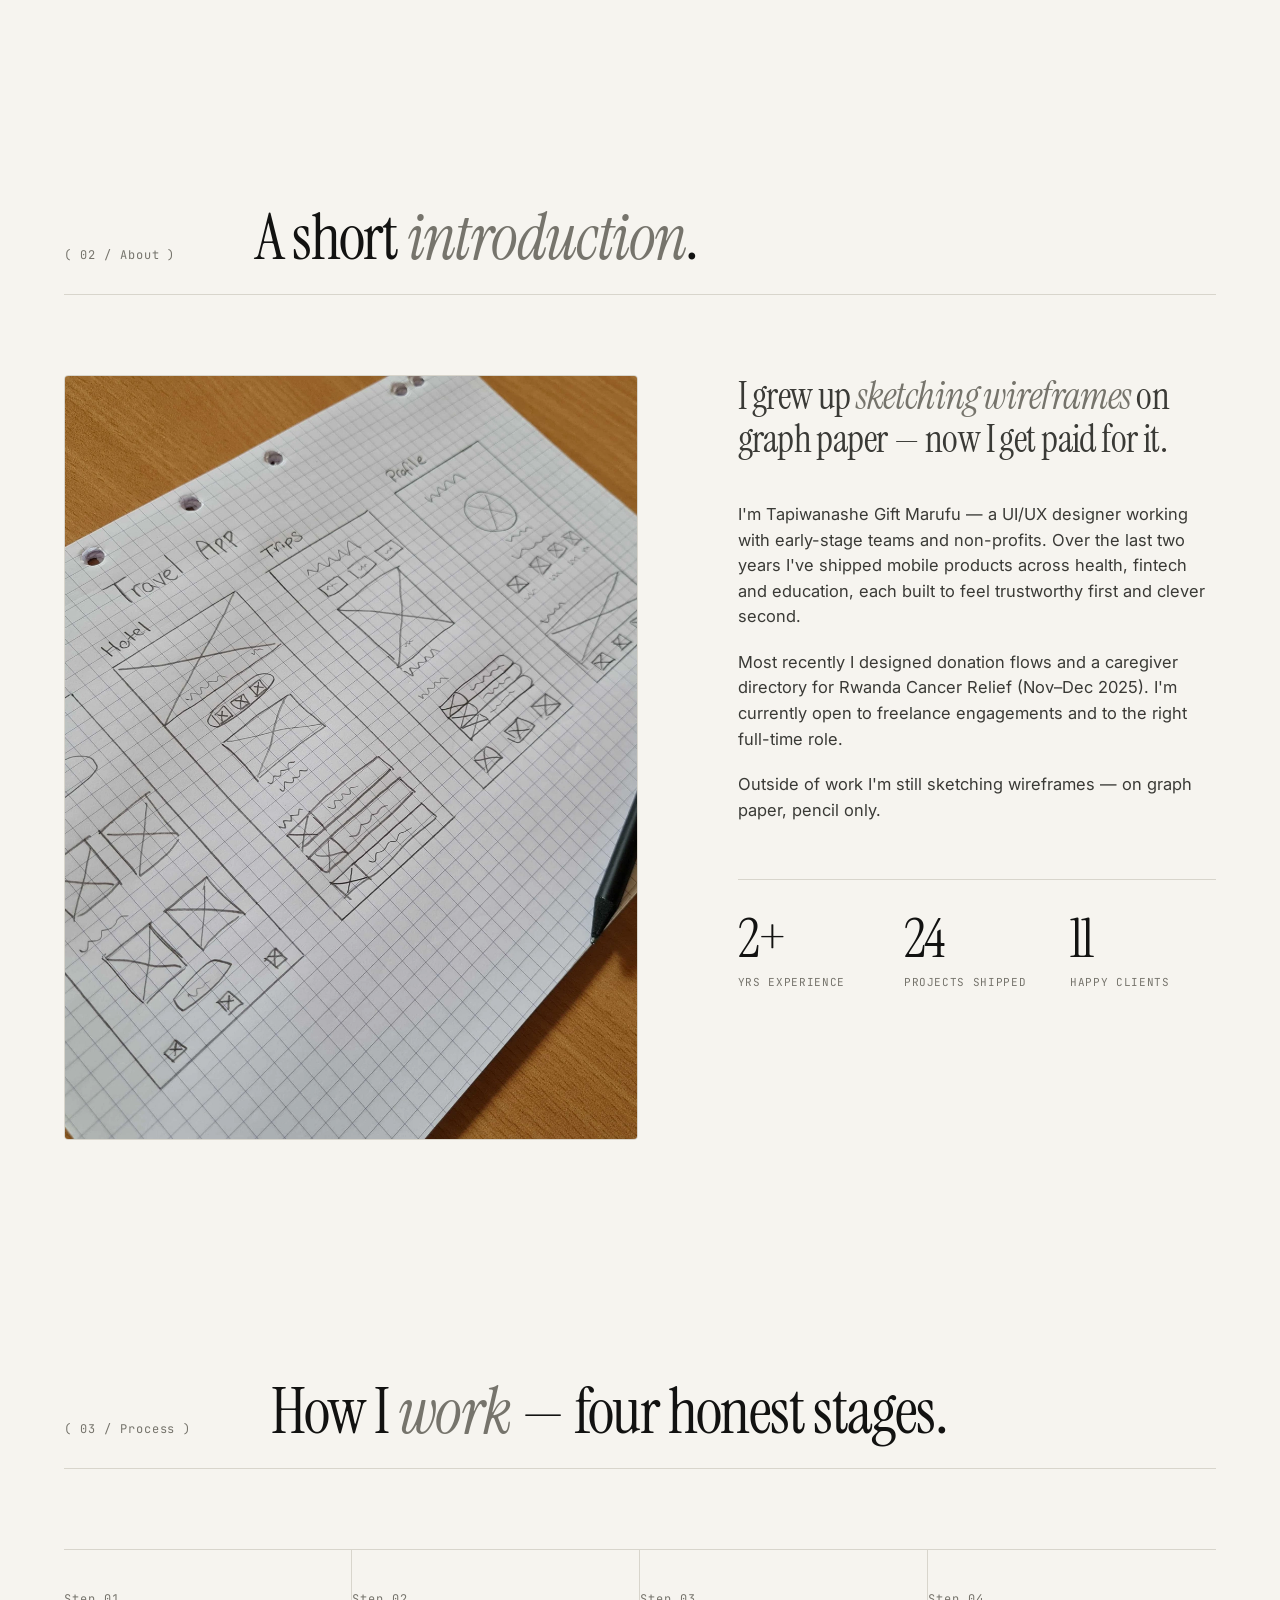
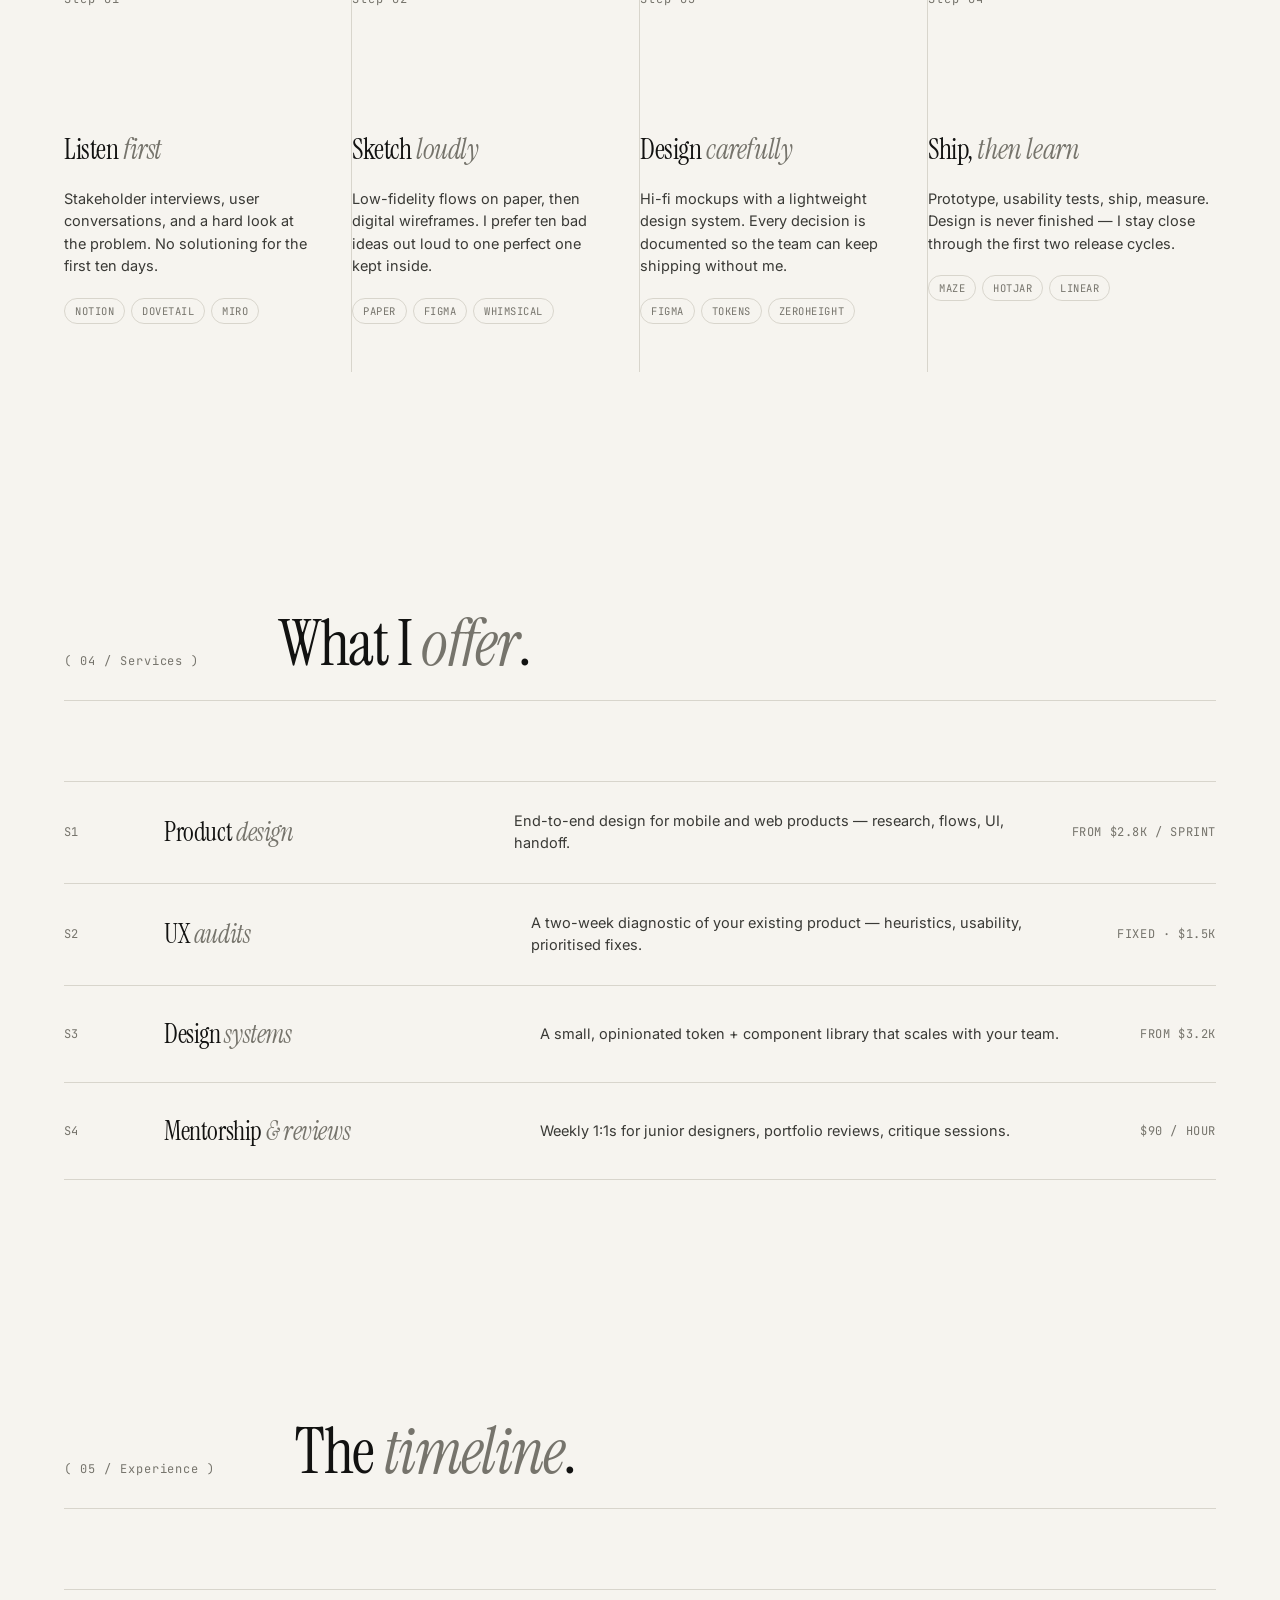
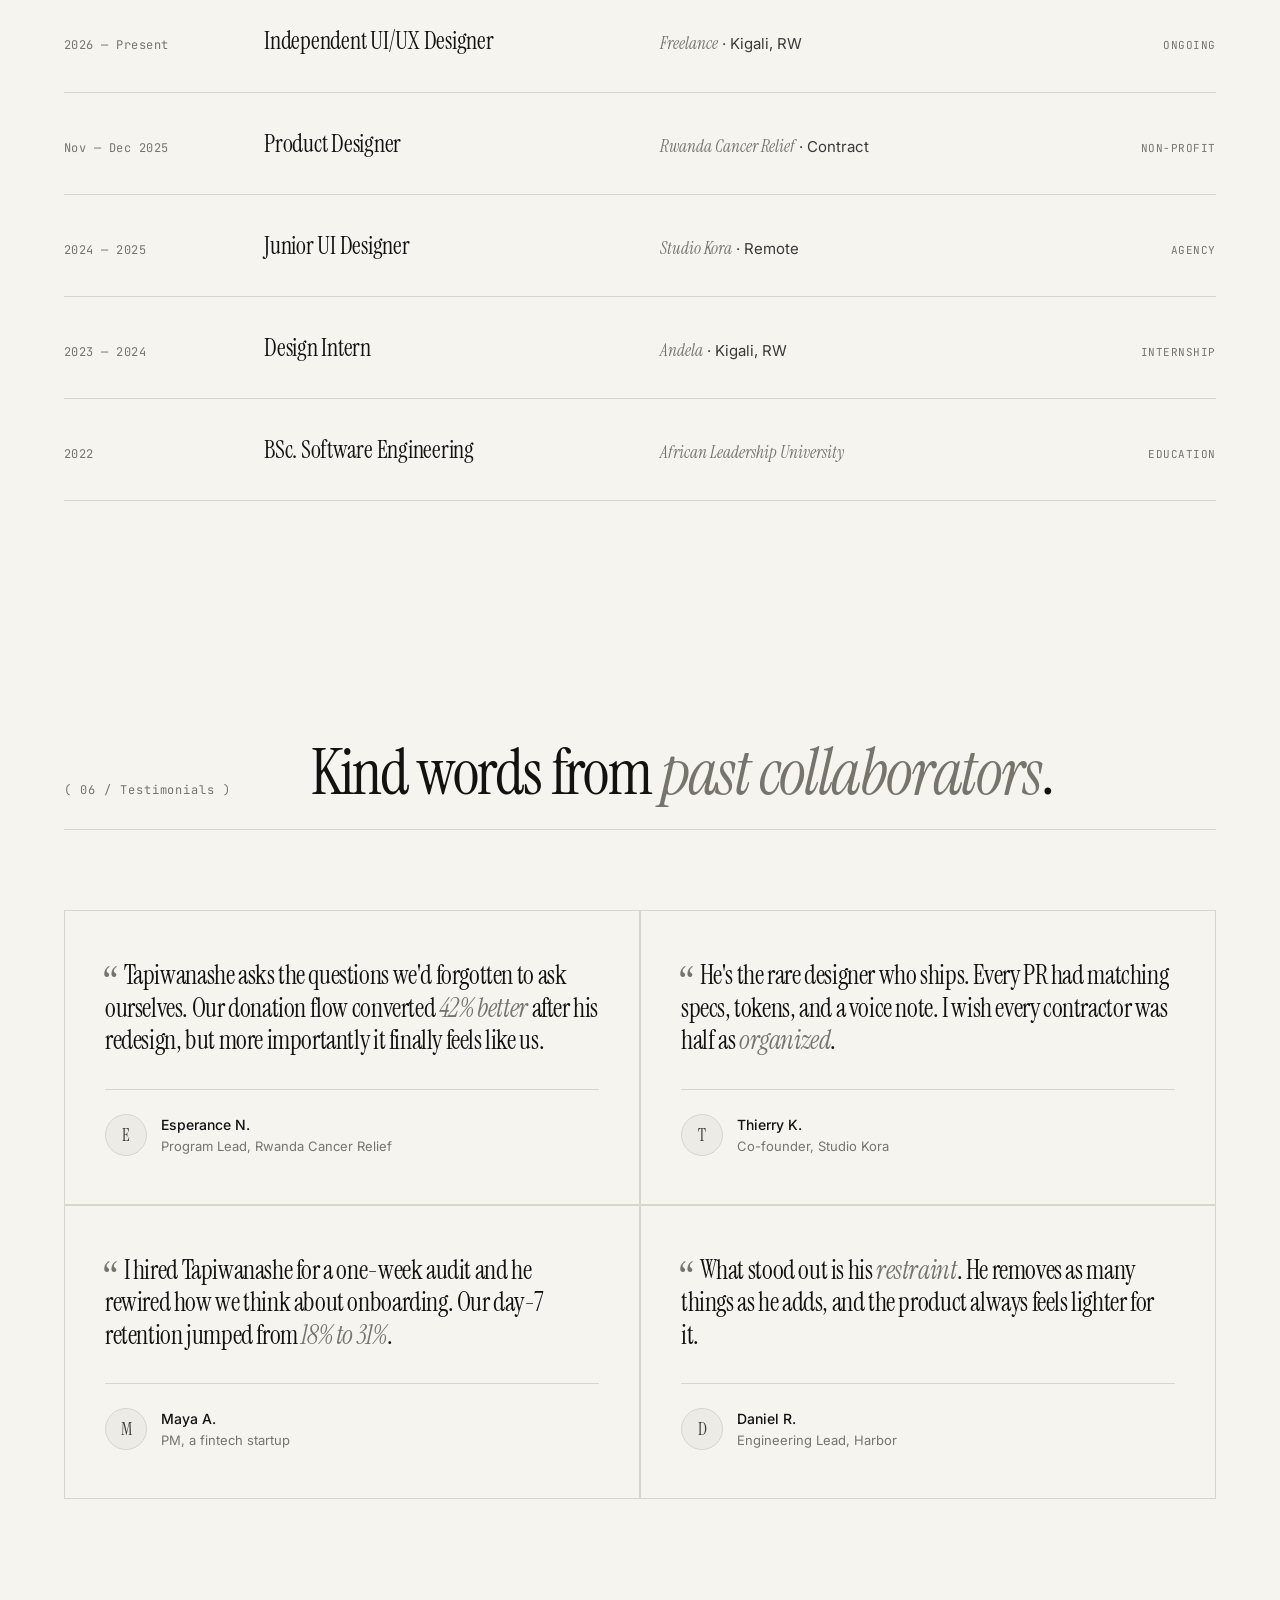
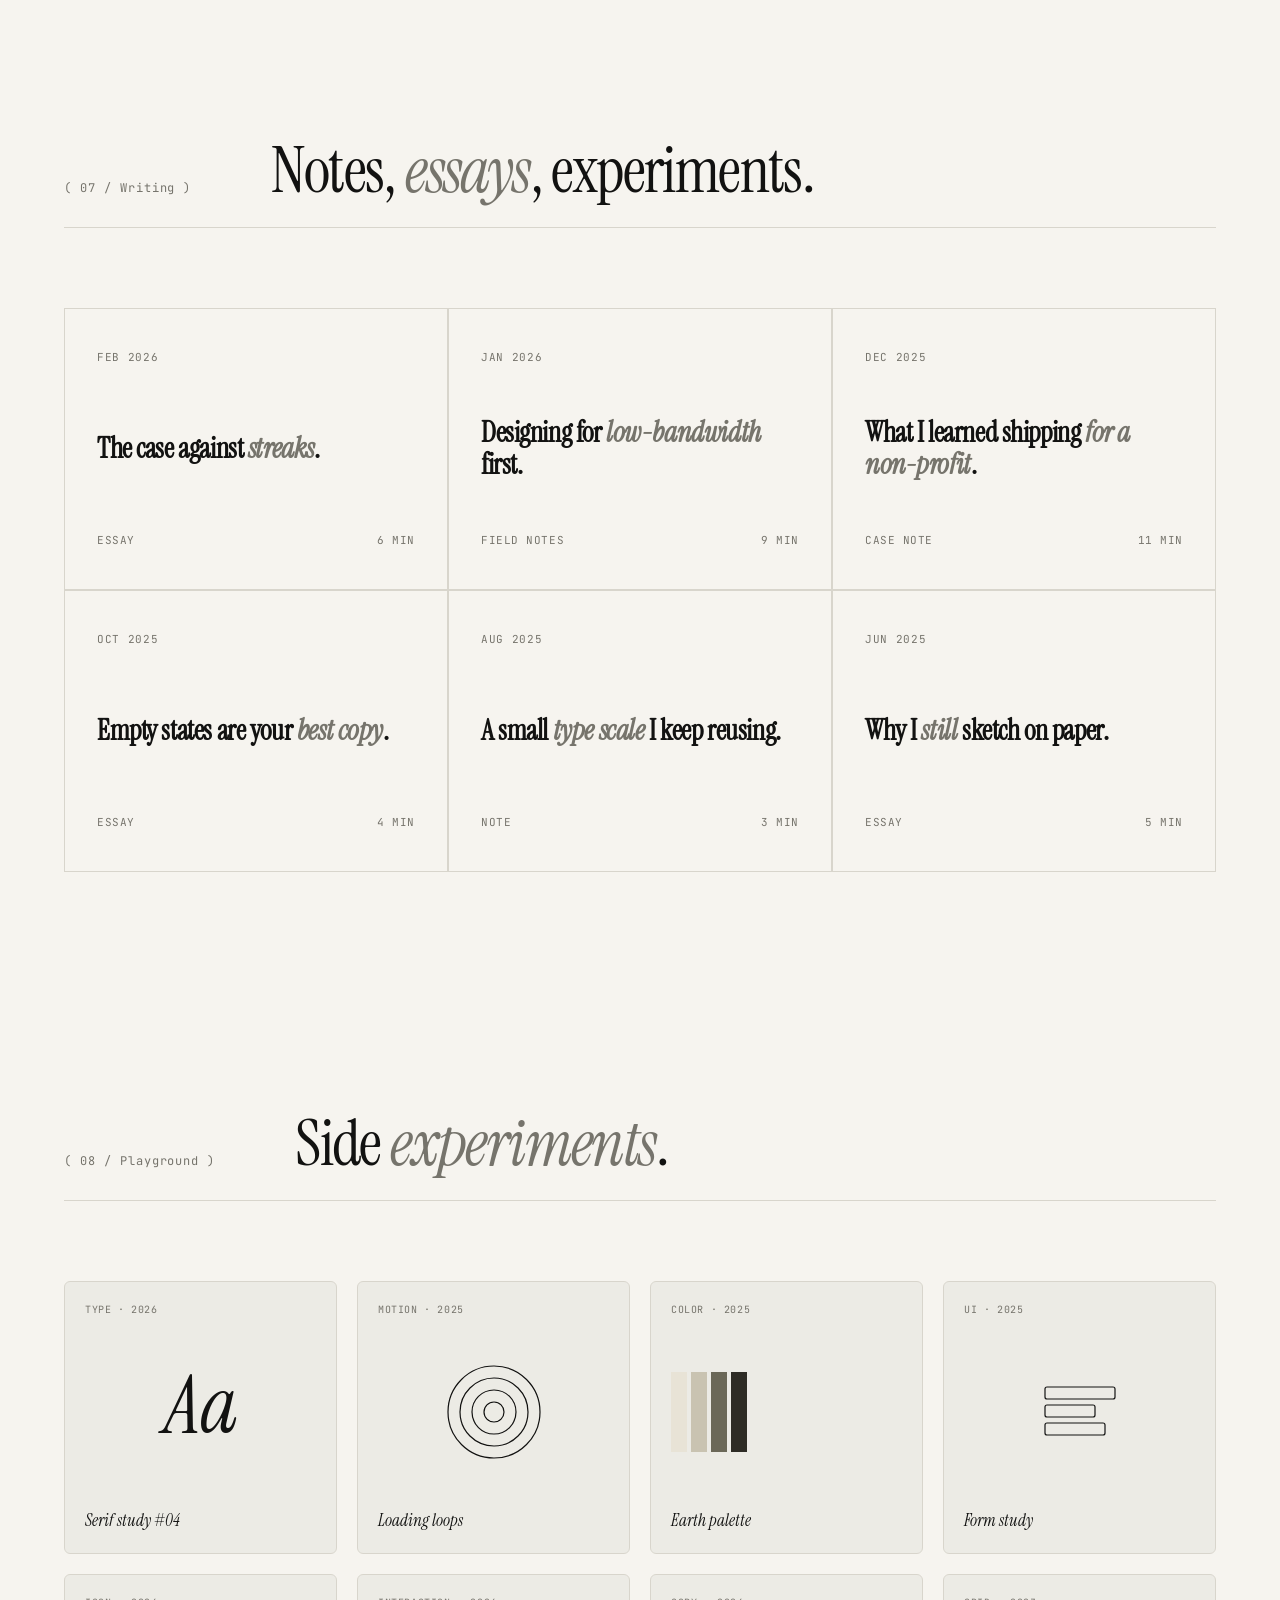
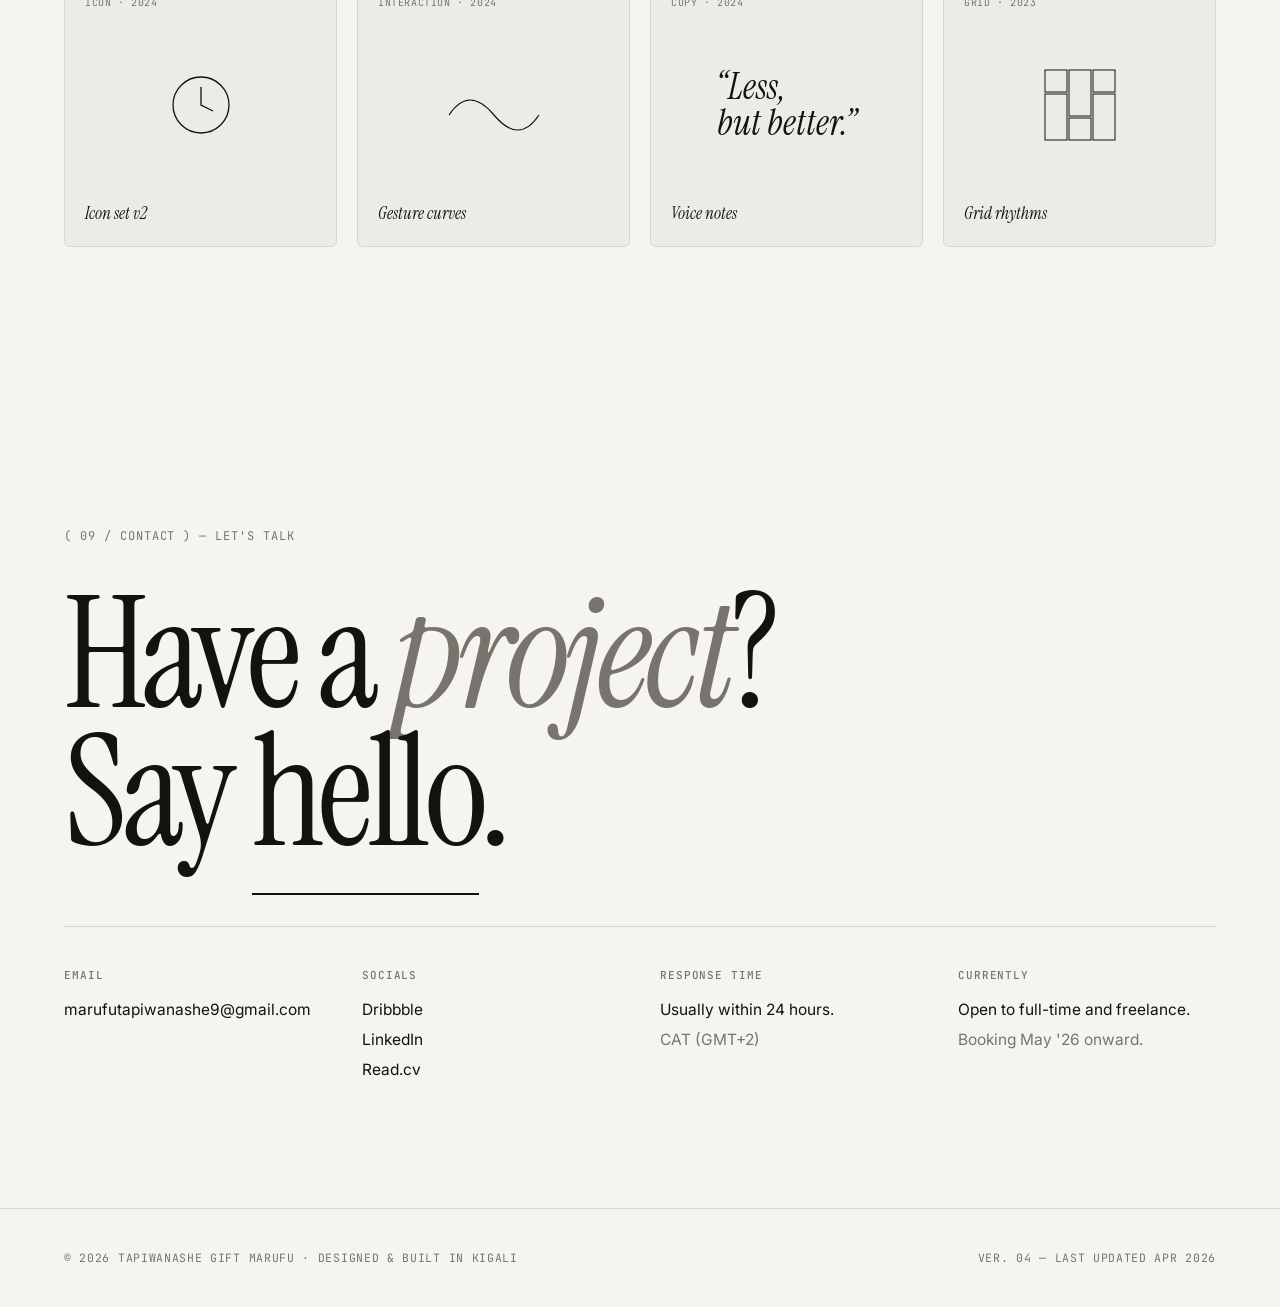
==== commit 9a0ca97b: "Bigger stamp, shorten nav to Available, add portrait lightbox with close" ====
--- a/portfolio/index.html
+++ b/portfolio/index.html
@@ -226,17 +226,16 @@
     object-position: center top;
   }
   @media (max-width: 900px) { .hero-portrait { display: none; } }
-  .hero-edition-row {
-    display: flex;
-    align-items: center;
-    gap: 12px;
-  }
   .hero-stamp {
-    flex-shrink: 0;
     display: none;
   }
   @media (max-width: 900px) {
-    .hero-stamp { display: block; }
+    .hero-stamp {
+      display: block;
+      grid-column: 2;
+      grid-row: 1 / 4;
+      align-self: center;
+    }
   }
   .hero-desc {
     font-size: 18px;
@@ -803,7 +802,8 @@
 
   @media (max-width: 900px) {
     .nav-links { display: none; }
-    .hero-meta { grid-template-columns: 1fr; gap: 12px; margin-bottom: 28px; }
+    .hero-meta { grid-template-columns: 1fr auto; gap: 2px 20px; margin-bottom: 28px; align-items: start; }
+    .hero-meta-item span { margin-top: 0; }
     .hero-sub { grid-template-columns: 1fr; margin-top: 28px; padding-top: 20px; }
     .work-item { grid-template-columns: 40px 1fr; gap: 16px; }
     .work-meta, .work-desc { display: none; }
@@ -818,6 +818,46 @@
     .service-row .srv-desc, .service-row .srv-price { display: none; }
     .tweaks { display: none !important; }
   }
+
+  /* ===== PORTRAIT LIGHTBOX ===== */
+  .hero-stamp { cursor: pointer; }
+  .portrait-modal {
+    position: fixed;
+    inset: 0;
+    background: rgba(0,0,0,0.88);
+    z-index: 500;
+    display: flex;
+    align-items: center;
+    justify-content: center;
+    opacity: 0;
+    pointer-events: none;
+    transition: opacity 0.3s ease;
+  }
+  .portrait-modal.show { opacity: 1; pointer-events: all; }
+  .portrait-modal img {
+    max-width: 88vw;
+    max-height: 82vh;
+    object-fit: contain;
+    border-radius: 4px;
+    box-shadow: 0 32px 80px rgba(0,0,0,0.5);
+  }
+  .portrait-modal-close {
+    position: absolute;
+    top: 20px; right: 20px;
+    width: 44px; height: 44px;
+    background: rgba(255,255,255,0.1);
+    border: 1px solid rgba(255,255,255,0.25);
+    border-radius: 50%;
+    color: #fff;
+    font-size: 22px;
+    line-height: 1;
+    cursor: pointer;
+    display: flex;
+    align-items: center;
+    justify-content: center;
+    transition: background 0.2s;
+  }
+  .portrait-modal-close:hover { background: rgba(255,255,255,0.2); }
 </style>
 </head>
 <body data-theme="light">
@@ -836,7 +876,7 @@
   </ul>
   <div class="nav-cta">
     <span class="status-dot" title="Open to work"></span>
-    <span style="color: var(--ink-soft);">Available May '26</span>
+    <span style="color: var(--ink-soft);">Available</span>
     <button class="theme-toggle" id="themeToggle" aria-label="Toggle theme">
       <svg width="14" height="14" viewBox="0 0 24 24" fill="none" stroke="currentColor" stroke-width="1.8"><path d="M21 12.79A9 9 0 1 1 11.21 3 7 7 0 0 0 21 12.79z"/></svg>
     </button>
@@ -847,22 +887,18 @@
 <section id="top" class="hero">
   <div class="hero-left">
     <div class="hero-meta reveal">
-      <div class="hero-meta-item">
-        <div class="hero-edition-row">
-          <div>Portfolio / 2026<span>Edition №04</span></div>
-          <svg class="hero-stamp" viewBox="0 0 90 90" width="68" height="68" aria-hidden="true">
-            <defs>
-              <clipPath id="stampClip">
-                <circle cx="45" cy="45" r="28"/>
-              </clipPath>
-            </defs>
-            <polygon points="45,1 54,11 67,7 70,20 83,23 79,36 89,45 79,54 83,67 70,70 67,83 54,79 45,89 36,79 23,83 20,70 7,67 11,54 1,45 11,36 7,23 20,20 23,7 36,11" fill="var(--ink)"/>
-            <image href="assets/portrait.png" x="17" y="17" width="56" height="56" clip-path="url(#stampClip)" preserveAspectRatio="xMidYMid slice"/>
-          </svg>
-        </div>
-      </div>
+      <div class="hero-meta-item">Portfolio / 2026<span>Edition №04</span></div>
       <div class="hero-meta-item">UI / UX Designer<span>Product · Mobile · Web</span></div>
       <div class="hero-meta-item">Based in Kigali<span>Available worldwide, remote</span></div>
+      <svg class="hero-stamp" viewBox="0 0 90 90" width="96" height="96" role="button" aria-label="View portrait" tabindex="0">
+        <defs>
+          <clipPath id="stampClip">
+            <circle cx="45" cy="45" r="28"/>
+          </clipPath>
+        </defs>
+        <polygon points="45,1 54,11 67,7 70,20 83,23 79,36 89,45 79,54 83,67 70,70 67,83 54,79 45,89 36,79 23,83 20,70 7,67 11,54 1,45 11,36 7,23 20,20 23,7 36,11" fill="var(--ink)"/>
+        <image href="assets/portrait.png" x="17" y="17" width="56" height="56" clip-path="url(#stampClip)" preserveAspectRatio="xMidYMid slice"/>
+      </svg>
     </div>
 
     <h1 class="hero-title reveal">
@@ -1317,6 +1353,12 @@
 
 <!-- Work peek preview -->
 <div class="work-peek" id="workPeek"></div>
+
+<!-- Portrait lightbox -->
+<div class="portrait-modal" id="portraitModal">
+  <button class="portrait-modal-close" id="portraitClose" aria-label="Close">×</button>
+  <img src="assets/portrait.png" alt="Tapiwanashe Gift Marufu">
+</div>
 
 <!-- TWEAKS PANEL -->
 <div class="tweaks" id="tweaks">
@@ -1416,6 +1458,18 @@
     window.addEventListener('scroll', () => peek.classList.remove('show'), { passive: true });
   }
 
+  // Portrait lightbox
+  const portraitModal = document.getElementById('portraitModal');
+  const heroStamp = document.querySelector('.hero-stamp');
+  if (heroStamp) {
+    const openModal = () => portraitModal.classList.add('show');
+    heroStamp.addEventListener('click', openModal);
+    heroStamp.addEventListener('keydown', (e) => { if (e.key === 'Enter' || e.key === ' ') openModal(); });
+  }
+  document.getElementById('portraitClose').addEventListener('click', () => portraitModal.classList.remove('show'));
+  portraitModal.addEventListener('click', (e) => { if (e.target === portraitModal) portraitModal.classList.remove('show'); });
+  document.addEventListener('keydown', (e) => { if (e.key === 'Escape') portraitModal.classList.remove('show'); });
+
   // ===== TWEAKS PANEL =====
   const tweaks = document.getElementById('tweaks');
   let tweakState = { ...TWEAK_DEFAULTS };
